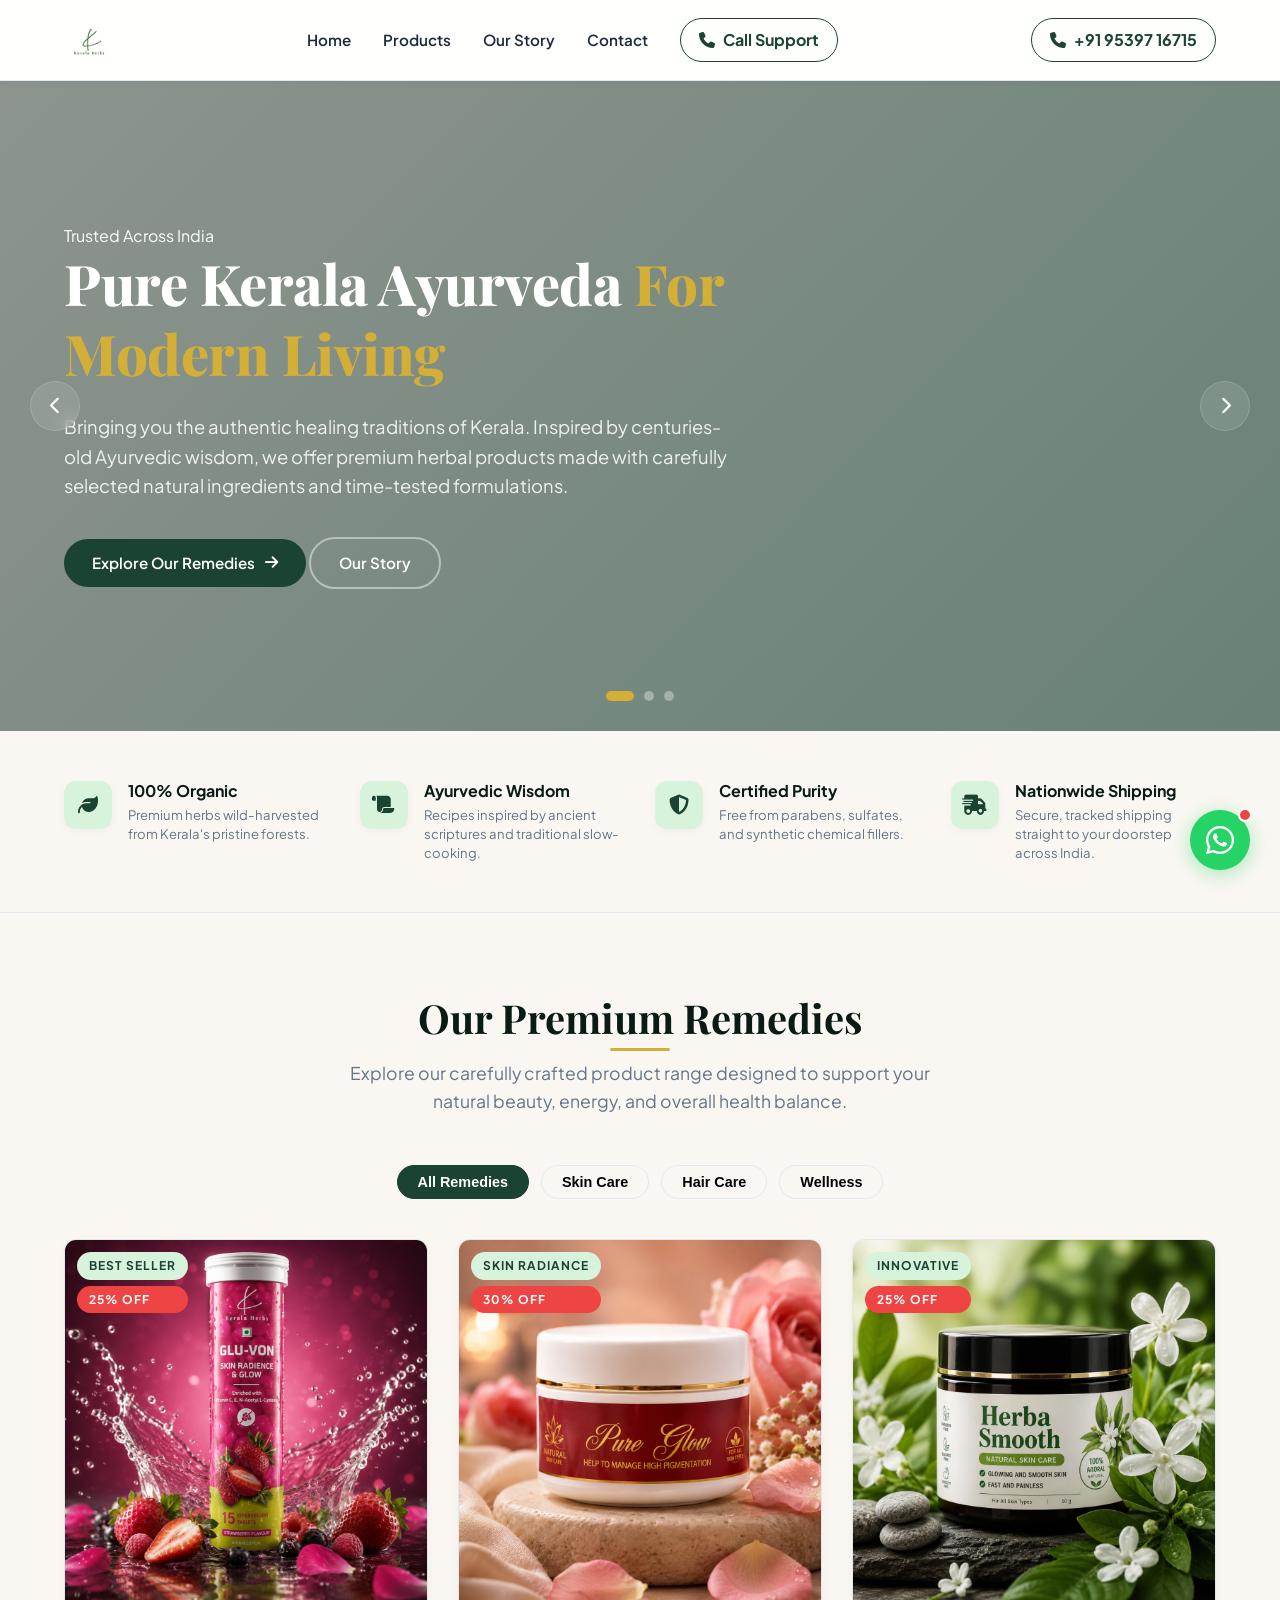
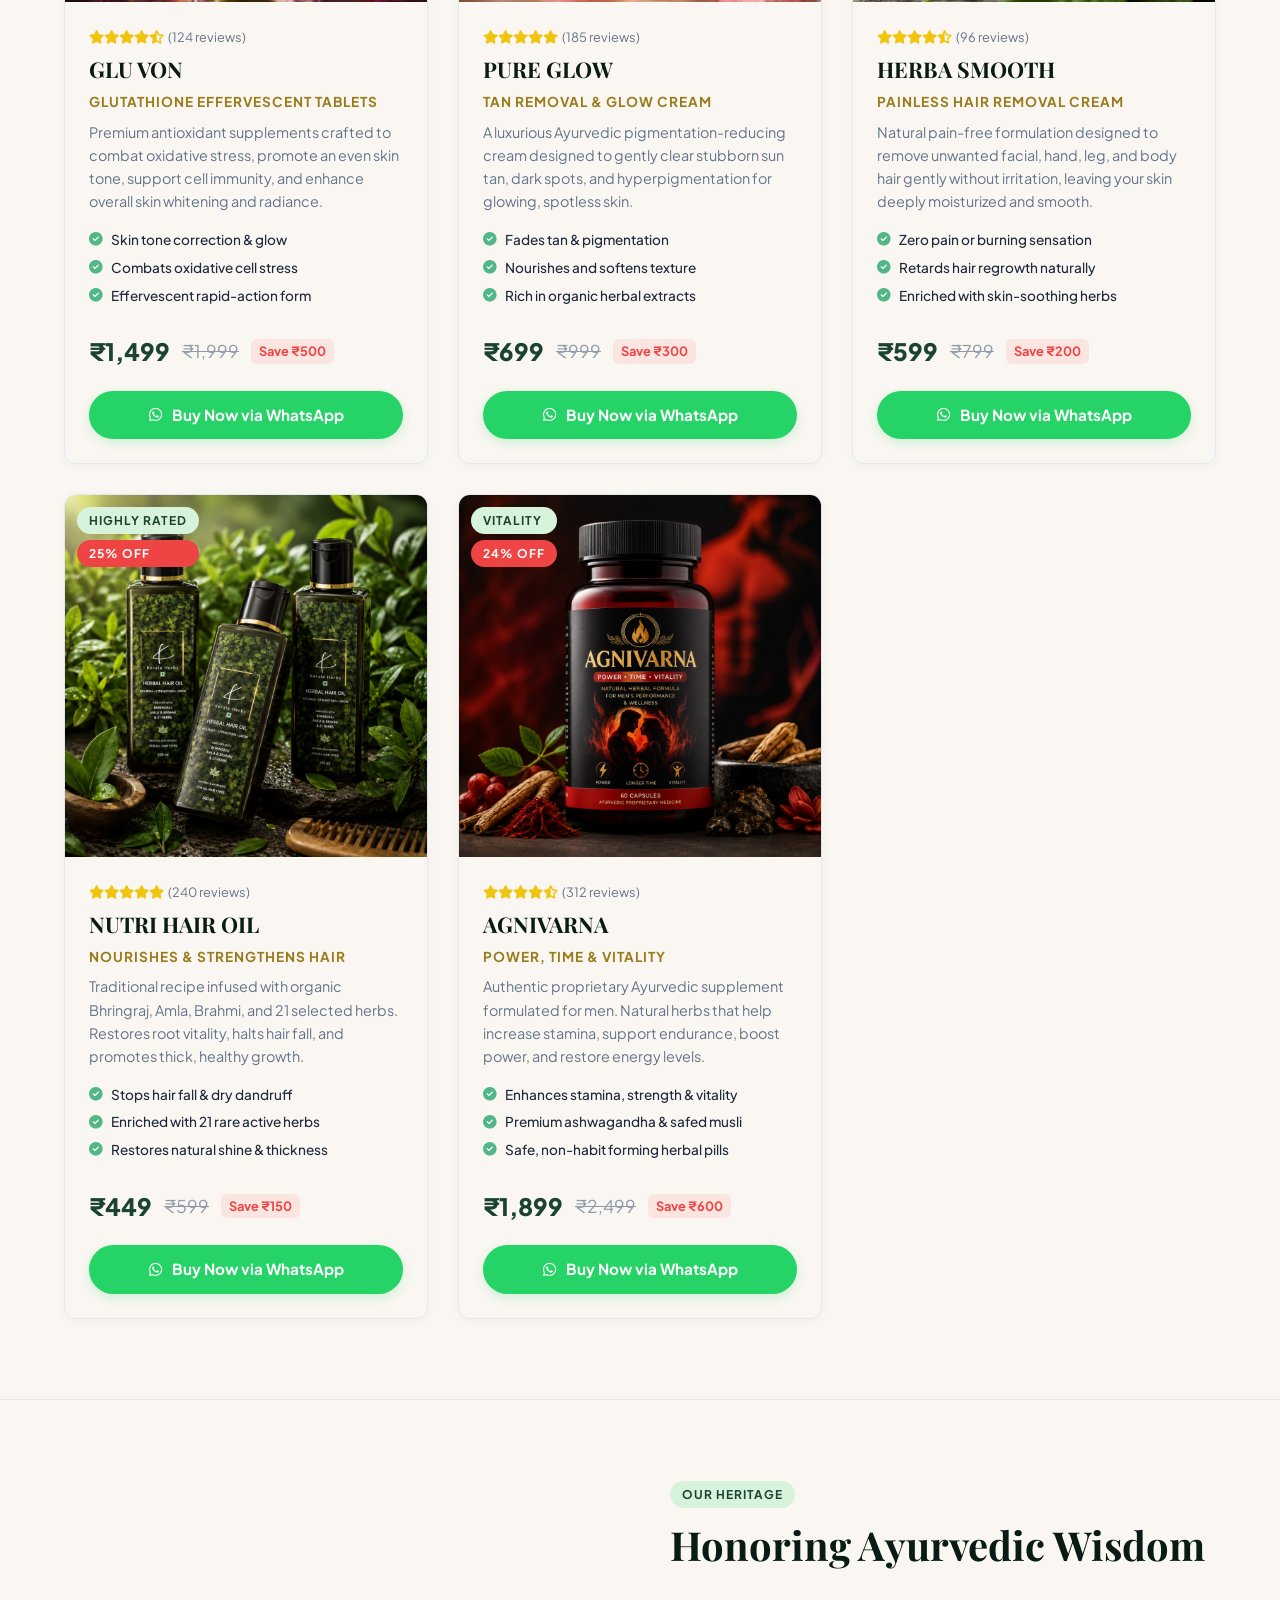
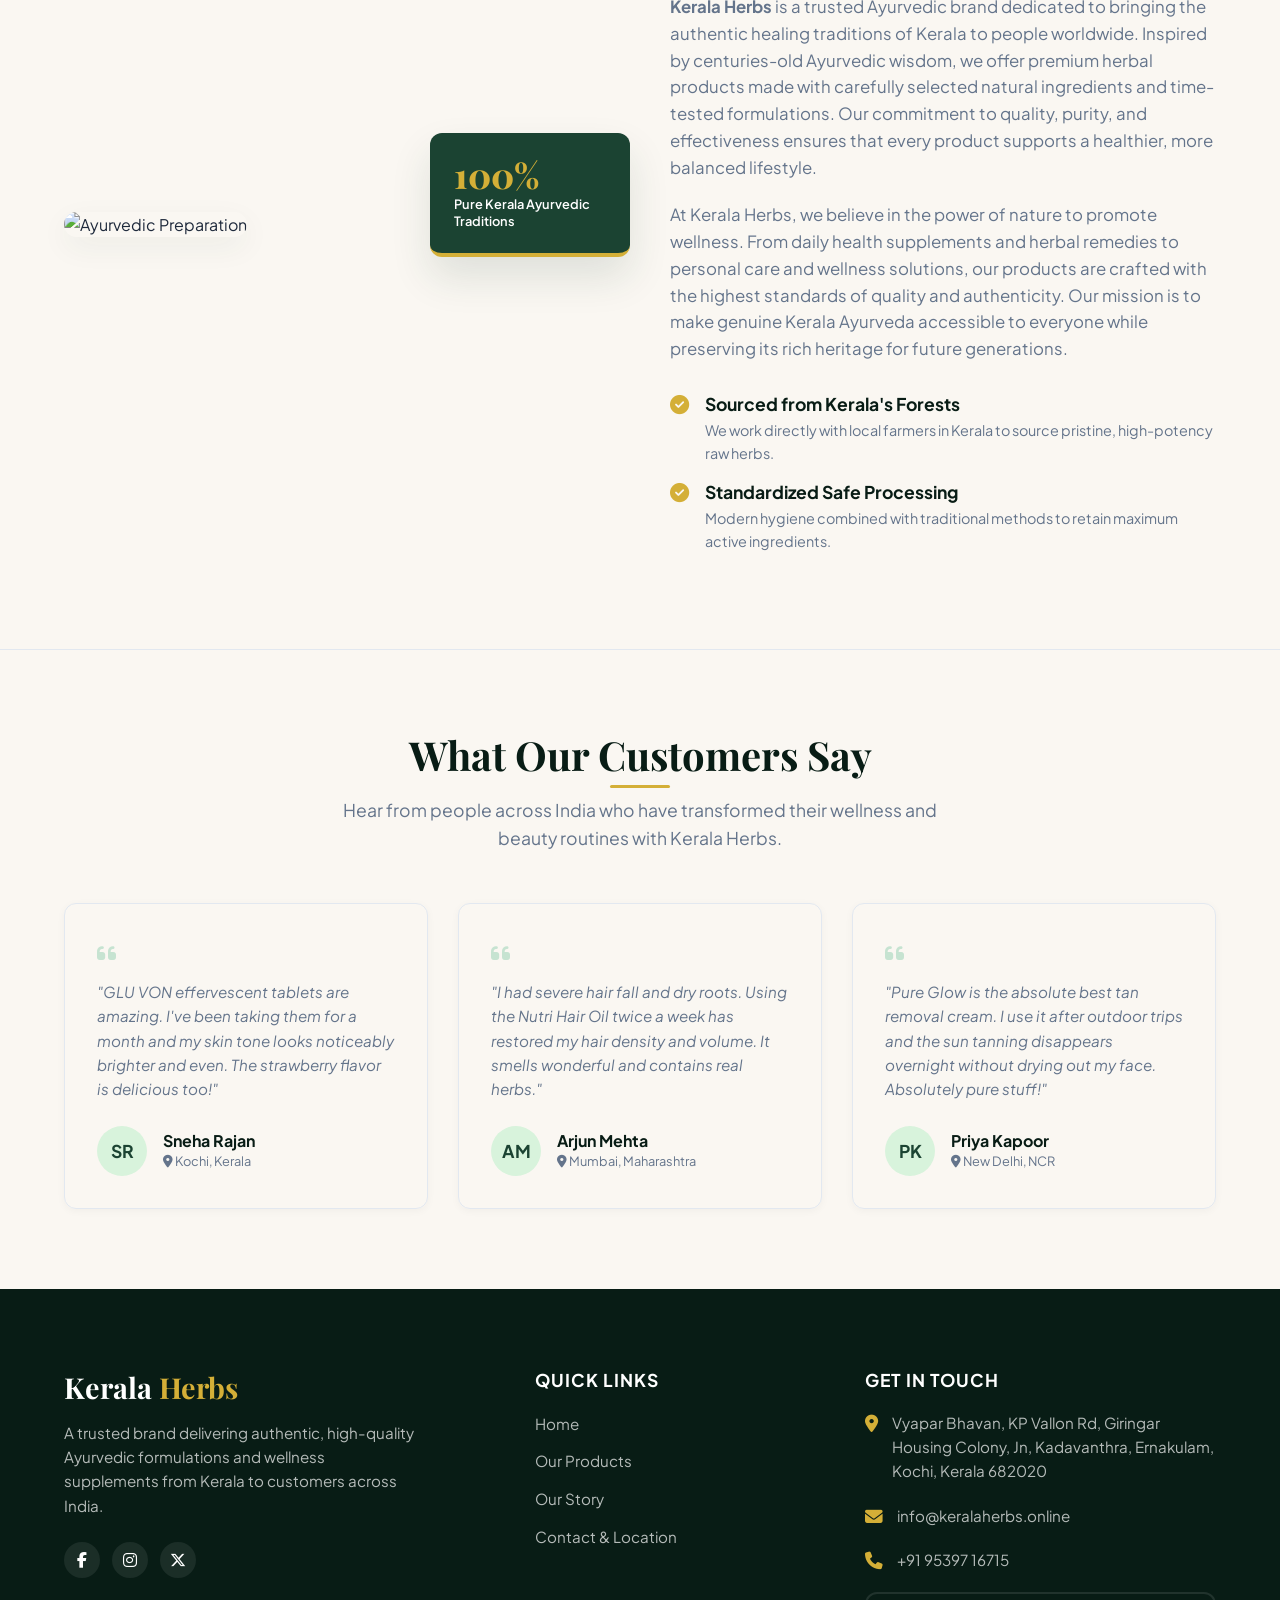
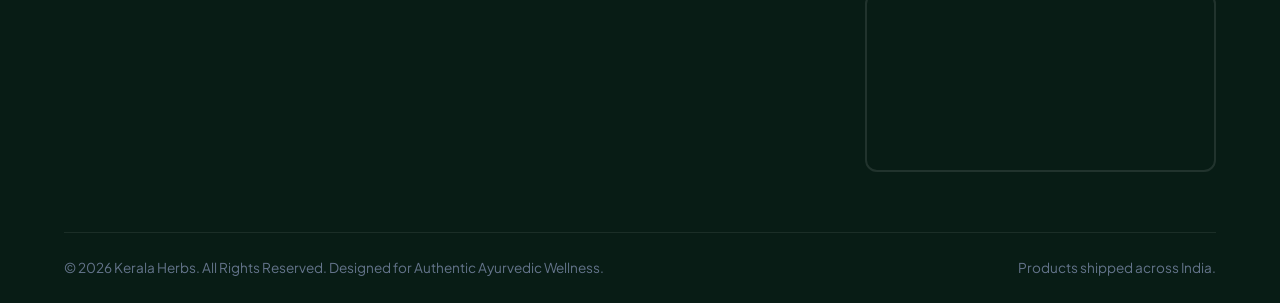
==== index.html @ 3967ae39 "Redesign: Updated green logo, adjusted slider background visibility, and shortened Pillars of Purity" ====
<!DOCTYPE html>
<html lang="en">
<head>
  <meta charset="UTF-8">
  <meta name="viewport" content="width=device-width, initial-scale=1.0">
  <title>Kerala Herbs | Premium Authentic Ayurvedic Remedies & Wellness</title>
  
  <!-- Favicon -->
  <link rel="shortcut icon" href="assets/logo.png" type="image/png">
  
  <!-- SEO Meta Tags -->
  <meta name="description" content="Kerala Herbs is a trusted Ayurvedic brand dedicated to bringing the authentic healing traditions of Kerala, India to the world. Shop Glu Von, Pure Glow, Herba Smooth, Nutri Hair Oil, and Agnivarna.">
  <meta name="keywords" content="Kerala Herbs, Ayurveda, Ayurvedic Medicine, Glu Von, Pure Glow, Herba Smooth, Nutri Hair Oil, Agnivarna, Kochi wellness, Natural skin care, Hair growth oil">
  <meta name="author" content="Kerala Herbs">
  
  <!-- Open Graph Meta Tags (for social media sharing) -->
  <meta property="og:title" content="Kerala Herbs | Authentic Ayurvedic Remedies">
  <meta property="og:description" content="Discover premium, natural Ayurvedic remedies and skin/hair care solutions inspired by centuries-old Kerala wellness wisdom. Shipped all over India.">
  <meta property="og:image" content="assets/pure_glow.jpg">
  <meta property="og:url" content="https://thekeralaherbs.com">
  <meta property="og:type" content="website">
  
  <!-- Fonts & Icons -->
  <link rel="stylesheet" href="https://cdnjs.cloudflare.com/ajax/libs/font-awesome/6.4.0/css/all.min.css">
  
  <!-- Stylesheet -->
  <link rel="stylesheet" href="style.css">
</head>
<body>

  <!-- Header / Navigation Bar -->
  <header class="header" id="home">
    <div class="container nav-container">
      <a href="#home" class="logo-link" id="nav-logo-link">
        <img src="assets/logo.png" alt="Kerala Herbs Logo" class="logo-img">
      </a>
      
      <nav>
        <ul class="nav-links" id="nav-links-menu">
          <li><a href="#home" class="nav-link active" id="link-home">Home</a></li>
          <li><a href="#products" class="nav-link" id="link-products">Products</a></li>
          <li><a href="#about" class="nav-link" id="link-about">Our Story</a></li>
          <li><a href="#contact" class="nav-link" id="link-contact">Contact</a></li>
          <li class="mobile-only"><a href="tel:09539716715" class="nav-contact-btn" id="link-phone-mobile"><i class="fa-solid fa-phone"></i> Call Support</a></li>
        </ul>
      </nav>
      
      <a href="tel:09539716715" class="nav-contact-btn" id="link-phone-desktop">
        <i class="fa-solid fa-phone"></i> +91 95397 16715
      </a>
      
      <button class="mobile-toggle" id="menu-toggle" aria-label="Toggle Navigation Menu">
        <span></span>
        <span></span>
        <span></span>
      </button>
    </div>
  </header>

  <!-- Hero Banner Slider Section -->
  <section class="hero-slider-section" id="hero-slider">
    <div class="slider-container">
      
      <!-- Slide 1: General Brand Slogan -->
      <div class="slide active" style="background: linear-gradient(135deg, rgba(8, 28, 21, 0.45), rgba(27, 67, 50, 0.65)), url('https://images.unsplash.com/photo-1540555700478-4be289fbecef?q=80&w=1470&auto=format&fit=crop') no-repeat center center/cover;">
        <div class="container">
          <div class="slide-content">
            <div class="hero-badge-container">
              <div class="hero-badge-dot"></div>
              <span class="hero-badge-text">Trusted Across India</span>
            </div>
            <h1>Pure Kerala Ayurveda <span>For Modern Living</span></h1>
            <p>Bringing you the authentic healing traditions of Kerala. Inspired by centuries-old Ayurvedic wisdom, we offer premium herbal products made with carefully selected natural ingredients and time-tested formulations.</p>
            <div class="hero-ctas">
              <a href="#products" class="btn btn-primary">Explore Our Remedies <i class="fa-solid fa-arrow-right"></i></a>
              <a href="#about" class="btn btn-secondary" style="color: white; border-color: rgba(255,255,255,0.45);">Our Story</a>
            </div>
          </div>
        </div>
      </div>
      
      <!-- Slide 2: Hair Care Highlight -->
      <div class="slide" style="background: linear-gradient(135deg, rgba(8, 28, 21, 0.45), rgba(27, 67, 50, 0.65)), url('https://images.unsplash.com/photo-1562322140-8baeececf3df?q=80&w=1470&auto=format&fit=crop') no-repeat center center/cover;">
        <div class="container">
          <div class="slide-content">
            <div class="hero-badge-container">
              <div class="hero-badge-dot"></div>
              <span class="hero-badge-text">100% Herbal Hair Nourishment</span>
            </div>
            <h1>Nourish Your Hair <span>From Root To Tip</span></h1>
            <p>Infused with organic Bhringraj, Amla, Brahmi, and 21 rare active herbs. Our Nutri Hair Oil stops hair fall, treats dry scalp, and stimulates deep, healthy growth naturally.</p>
            <div class="hero-ctas">
              <button class="btn btn-primary js-filter-trigger" data-filter="hair">Shop Nutri Hair Oil <i class="fa-solid fa-basket-shopping"></i></button>
              <a href="https://wa.me/917994023463?text=Hi%20Kerala%20Herbs!%20I%27d%20like%20to%20order%20NUTRI%20HAIR%20OIL%20for%20healthy%20and%20strong%20hair.%20Please%20share%20details%20on%20price%20and%20delivery." target="_blank" class="btn btn-secondary" style="color: white; border-color: rgba(255,255,255,0.45);"><i class="fa-brands fa-whatsapp"></i> Buy Direct</a>
            </div>
          </div>
        </div>
      </div>
      
      <!-- Slide 3: Skin Care Highlight -->
      <div class="slide" style="background: linear-gradient(135deg, rgba(8, 28, 21, 0.45), rgba(27, 67, 50, 0.65)), url('https://images.unsplash.com/photo-1556228720-195a672e8a03?q=80&w=1470&auto=format&fit=crop') no-repeat center center/cover;">
        <div class="container">
          <div class="slide-content">
            <div class="hero-badge-container">
              <div class="hero-badge-dot"></div>
              <span class="hero-badge-text">Radiant &amp; Spotless Skin</span>
            </div>
            <h1>Unlock Your Skin's <span>Natural Glow</span></h1>
            <p>Explore our premium skin remedies: GLU VON glutathione effervescent tablets for brightness, PURE GLOW for tan removal, and HERBA SMOOTH for painless, natural hair removal.</p>
            <div class="hero-ctas">
              <button class="btn btn-primary js-filter-trigger" data-filter="skin">Explore Skin Care <i class="fa-solid fa-arrow-right"></i></button>
              <a href="https://wa.me/919037583804?text=Hi%20Kerala%20Herbs!%20I%27d%20like%20to%20order%20PURE%20GLOW%20for%20skin%20tan%20removal%20and%20glow.%20Please%20share%20details%20on%20price%20and%20delivery." target="_blank" class="btn btn-secondary" style="color: white; border-color: rgba(255,255,255,0.45);"><i class="fa-brands fa-whatsapp"></i> Buy Pure Glow</a>
            </div>
          </div>
        </div>
      </div>
      
    </div>
    
    <!-- Slider Navigation Controls -->
    <button class="slider-arrow arrow-left" aria-label="Previous Slide" id="slider-prev-btn"><i class="fa-solid fa-chevron-left"></i></button>
    <button class="slider-arrow arrow-right" aria-label="Next Slide" id="slider-next-btn"><i class="fa-solid fa-chevron-right"></i></button>
    
    <!-- Slider Pagination Dots -->
    <div class="slider-dots-container" id="slider-dots"></div>
  </section>

  <!-- Pillars of Purity Section (Brief & Compact) -->
  <section class="wisdom-section" id="wisdom" style="padding: 40px 0; border-bottom: 1px solid var(--border-color); background-color: var(--bg-white);">
    <div class="container">
      <div class="wisdom-brief-grid">
        
        <div class="wisdom-brief-item">
          <div class="wisdom-brief-icon"><i class="fa-solid fa-leaf"></i></div>
          <div class="wisdom-brief-content">
            <h3>100% Organic</h3>
            <p>Premium herbs wild-harvested from Kerala's pristine forests.</p>
          </div>
        </div>
        
        <div class="wisdom-brief-item">
          <div class="wisdom-brief-icon"><i class="fa-solid fa-scroll"></i></div>
          <div class="wisdom-brief-content">
            <h3>Ayurvedic Wisdom</h3>
            <p>Recipes inspired by ancient scriptures and traditional slow-cooking.</p>
          </div>
        </div>
        
        <div class="wisdom-brief-item">
          <div class="wisdom-brief-icon"><i class="fa-solid fa-shield-halved"></i></div>
          <div class="wisdom-brief-content">
            <h3>Certified Purity</h3>
            <p>Free from parabens, sulfates, and synthetic chemical fillers.</p>
          </div>
        </div>
        
        <div class="wisdom-brief-item">
          <div class="wisdom-brief-icon"><i class="fa-solid fa-truck-fast"></i></div>
          <div class="wisdom-brief-content">
            <h3>Nationwide Shipping</h3>
            <p>Secure, tracked shipping straight to your doorstep across India.</p>
          </div>
        </div>
        
      </div>
    </div>
  </section>

  <!-- Products Section -->
  <section class="section-padding products-section" id="products">
    <div class="container">
      <div class="section-header">
        <h2>Our Premium Remedies</h2>
        <p>Explore our carefully crafted product range designed to support your natural beauty, energy, and overall health balance.</p>
      </div>

      <!-- Categories Filter Tabs -->
      <div class="products-filter-container">
        <button class="filter-btn active" data-category="all" id="filter-all">All Remedies</button>
        <button class="filter-btn" data-category="skin" id="filter-skin">Skin Care</button>
        <button class="filter-btn" data-category="hair" id="filter-hair">Hair Care</button>
        <button class="filter-btn" data-category="wellness" id="filter-wellness">Wellness</button>
      </div>

      <!-- Products Grid -->
      <div class="products-grid">
        
        <!-- Product 1: GLU VON -->
        <div class="product-card" data-category="wellness">
          <div class="product-image-container">
            <div class="product-badges">
              <span class="badge badge-tag">Best Seller</span>
              <span class="badge badge-discount">25% OFF</span>
            </div>
            <img src="assets/gluvon.jpg" alt="GLU VON Tablets" class="product-image" loading="lazy">
          </div>
          <div class="product-info-wrapper">
            <div class="product-rating">
              <span class="rating-stars"><i class="fa-solid fa-star"></i><i class="fa-solid fa-star"></i><i class="fa-solid fa-star"></i><i class="fa-solid fa-star"></i><i class="fa-solid fa-star-half-stroke"></i></span>
              <span class="rating-count">(124 reviews)</span>
            </div>
            <h3 class="product-title">GLU VON</h3>
            <p style="font-size: 0.85rem; font-weight: 700; color: var(--secondary-dark); text-transform: uppercase; letter-spacing: 1px; margin-bottom: 8px;">Glutathione Effervescent Tablets</p>
            <p class="product-description">Premium antioxidant supplements crafted to combat oxidative stress, promote an even skin tone, support cell immunity, and enhance overall skin whitening and radiance.</p>
            <ul class="product-highlights">
              <li class="product-highlight-item"><i class="fa-solid fa-circle-check"></i> Skin tone correction & glow</li>
              <li class="product-highlight-item"><i class="fa-solid fa-circle-check"></i> Combats oxidative cell stress</li>
              <li class="product-highlight-item"><i class="fa-solid fa-circle-check"></i> Effervescent rapid-action form</li>
            </ul>
            <div class="product-price-row">
              <span class="price-current">₹1,499</span>
              <span class="price-original">₹1,999</span>
              <span class="price-save">Save ₹500</span>
            </div>
            <a href="https://wa.me/918138815490?text=Hi%20Kerala%20Herbs!%20I%27d%20like%20to%20order%20GLU%20VON%20(Glutathione%20tablets)%20for%20skin%20radiance%20and%20glow.%20Please%20share%20details%20on%20price%20and%20delivery." target="_blank" class="btn btn-whatsapp" id="btn-buy-gluvon">
              <i class="fa-brands fa-whatsapp"></i> Buy Now via WhatsApp
            </a>
          </div>
        </div>

        <!-- Product 2: PURE GLOW -->
        <div class="product-card" data-category="skin">
          <div class="product-image-container">
            <div class="product-badges">
              <span class="badge badge-tag">Skin Radiance</span>
              <span class="badge badge-discount">30% OFF</span>
            </div>
            <img src="assets/pure_glow.jpg" alt="Pure Glow Skin Cream" class="product-image" loading="lazy">
          </div>
          <div class="product-info-wrapper">
            <div class="product-rating">
              <span class="rating-stars"><i class="fa-solid fa-star"></i><i class="fa-solid fa-star"></i><i class="fa-solid fa-star"></i><i class="fa-solid fa-star"></i><i class="fa-solid fa-star"></i></span>
              <span class="rating-count">(185 reviews)</span>
            </div>
            <h3 class="product-title">PURE GLOW</h3>
            <p style="font-size: 0.85rem; font-weight: 700; color: var(--secondary-dark); text-transform: uppercase; letter-spacing: 1px; margin-bottom: 8px;">Tan Removal & Glow Cream</p>
            <p class="product-description">A luxurious Ayurvedic pigmentation-reducing cream designed to gently clear stubborn sun tan, dark spots, and hyperpigmentation for glowing, spotless skin.</p>
            <ul class="product-highlights">
              <li class="product-highlight-item"><i class="fa-solid fa-circle-check"></i> Fades tan & pigmentation</li>
              <li class="product-highlight-item"><i class="fa-solid fa-circle-check"></i> Nourishes and softens texture</li>
              <li class="product-highlight-item"><i class="fa-solid fa-circle-check"></i> Rich in organic herbal extracts</li>
            </ul>
            <div class="product-price-row">
              <span class="price-current">₹699</span>
              <span class="price-original">₹999</span>
              <span class="price-save">Save ₹300</span>
            </div>
            <a href="https://wa.me/919037583804?text=Hi%20Kerala%20Herbs!%20I%27d%20like%20to%20order%20PURE%20GLOW%20for%20skin%20tan%20removal%20and%20glow.%20Please%20share%20details%20on%20price%20and%20delivery." target="_blank" class="btn btn-whatsapp" id="btn-buy-pureglow">
              <i class="fa-brands fa-whatsapp"></i> Buy Now via WhatsApp
            </a>
          </div>
        </div>

        <!-- Product 3: HERBA SMOOTH -->
        <div class="product-card" data-category="skin">
          <div class="product-image-container">
            <div class="product-badges">
              <span class="badge badge-tag">Innovative</span>
              <span class="badge badge-discount">25% OFF</span>
            </div>
            <img src="assets/herba_smooth.jpg" alt="Herba Smooth Cream" class="product-image" loading="lazy">
          </div>
          <div class="product-info-wrapper">
            <div class="product-rating">
              <span class="rating-stars"><i class="fa-solid fa-star"></i><i class="fa-solid fa-star"></i><i class="fa-solid fa-star"></i><i class="fa-solid fa-star"></i><i class="fa-solid fa-star-half-stroke"></i></span>
              <span class="rating-count">(96 reviews)</span>
            </div>
            <h3 class="product-title">HERBA SMOOTH</h3>
            <p style="font-size: 0.85rem; font-weight: 700; color: var(--secondary-dark); text-transform: uppercase; letter-spacing: 1px; margin-bottom: 8px;">Painless Hair Removal Cream</p>
            <p class="product-description">Natural pain-free formulation designed to remove unwanted facial, hand, leg, and body hair gently without irritation, leaving your skin deeply moisturized and smooth.</p>
            <ul class="product-highlights">
              <li class="product-highlight-item"><i class="fa-solid fa-circle-check"></i> Zero pain or burning sensation</li>
              <li class="product-highlight-item"><i class="fa-solid fa-circle-check"></i> Retards hair regrowth naturally</li>
              <li class="product-highlight-item"><i class="fa-solid fa-circle-check"></i> Enriched with skin-soothing herbs</li>
            </ul>
            <div class="product-price-row">
              <span class="price-current">₹599</span>
              <span class="price-original">₹799</span>
              <span class="price-save">Save ₹200</span>
            </div>
            <a href="https://wa.me/918137993739?text=Hi%20Kerala%20Herbs!%20I%27d%20like%20to%20order%20HERBA%20SMOOTH%20hair%20removal%20cream.%20Please%20share%20details%20on%20price%20and%20delivery." target="_blank" class="btn btn-whatsapp" id="btn-buy-herbasmooth">
              <i class="fa-brands fa-whatsapp"></i> Buy Now via WhatsApp
            </a>
          </div>
        </div>

        <!-- Product 4: NUTRI HAIR OIL -->
        <div class="product-card" data-category="hair">
          <div class="product-image-container">
            <div class="product-badges">
              <span class="badge badge-tag">Highly Rated</span>
              <span class="badge badge-discount">25% OFF</span>
            </div>
            <img src="assets/nutri_hair_oil.jpg" alt="Nutri Hair Oil" class="product-image" loading="lazy">
          </div>
          <div class="product-info-wrapper">
            <div class="product-rating">
              <span class="rating-stars"><i class="fa-solid fa-star"></i><i class="fa-solid fa-star"></i><i class="fa-solid fa-star"></i><i class="fa-solid fa-star"></i><i class="fa-solid fa-star"></i></span>
              <span class="rating-count">(240 reviews)</span>
            </div>
            <h3 class="product-title">NUTRI HAIR OIL</h3>
            <p style="font-size: 0.85rem; font-weight: 700; color: var(--secondary-dark); text-transform: uppercase; letter-spacing: 1px; margin-bottom: 8px;">Nourishes &amp; Strengthens Hair</p>
            <p class="product-description">Traditional recipe infused with organic Bhringraj, Amla, Brahmi, and 21 selected herbs. Restores root vitality, halts hair fall, and promotes thick, healthy growth.</p>
            <ul class="product-highlights">
              <li class="product-highlight-item"><i class="fa-solid fa-circle-check"></i> Stops hair fall & dry dandruff</li>
              <li class="product-highlight-item"><i class="fa-solid fa-circle-check"></i> Enriched with 21 rare active herbs</li>
              <li class="product-highlight-item"><i class="fa-solid fa-circle-check"></i> Restores natural shine & thickness</li>
            </ul>
            <div class="product-price-row">
              <span class="price-current">₹449</span>
              <span class="price-original">₹599</span>
              <span class="price-save">Save ₹150</span>
            </div>
            <a href="https://wa.me/917994023463?text=Hi%20Kerala%20Herbs!%20I%27d%20like%20to%20order%20NUTRI%20HAIR%20OIL%20for%20healthy%20and%20strong%20hair.%20Please%20share%20details%20on%20price%20and%20delivery." target="_blank" class="btn btn-whatsapp" id="btn-buy-nutrihair">
              <i class="fa-brands fa-whatsapp"></i> Buy Now via WhatsApp
            </a>
          </div>
        </div>

        <!-- Product 5: AGNIVARNA -->
        <div class="product-card" data-category="wellness">
          <div class="product-image-container">
            <div class="product-badges">
              <span class="badge badge-tag">Vitality</span>
              <span class="badge badge-discount">24% OFF</span>
            </div>
            <img src="assets/agnivarna.jpg" alt="Agnivarna Capsules" class="product-image" loading="lazy">
          </div>
          <div class="product-info-wrapper">
            <div class="product-rating">
              <span class="rating-stars"><i class="fa-solid fa-star"></i><i class="fa-solid fa-star"></i><i class="fa-solid fa-star"></i><i class="fa-solid fa-star"></i><i class="fa-solid fa-star-half-stroke"></i></span>
              <span class="rating-count">(312 reviews)</span>
            </div>
            <h3 class="product-title">AGNIVARNA</h3>
            <p style="font-size: 0.85rem; font-weight: 700; color: var(--secondary-dark); text-transform: uppercase; letter-spacing: 1px; margin-bottom: 8px;">Power, Time &amp; Vitality</p>
            <p class="product-description">Authentic proprietary Ayurvedic supplement formulated for men. Natural herbs that help increase stamina, support endurance, boost power, and restore energy levels.</p>
            <ul class="product-highlights">
              <li class="product-highlight-item"><i class="fa-solid fa-circle-check"></i> Enhances stamina, strength & vitality</li>
              <li class="product-highlight-item"><i class="fa-solid fa-circle-check"></i> Premium ashwagandha & safed musli</li>
              <li class="product-highlight-item"><i class="fa-solid fa-circle-check"></i> Safe, non-habit forming herbal pills</li>
            </ul>
            <div class="product-price-row">
              <span class="price-current">₹1,899</span>
              <span class="price-original">₹2,499</span>
              <span class="price-save">Save ₹600</span>
            </div>
            <a href="https://wa.me/919495716715?text=Hi%20Kerala%20Herbs!%20I%27d%20like%20to%20order%20AGNIVARNA%20capsules%20for%20power%20and%20vitality.%20Please%20share%20details%20on%20price%20and%20delivery." target="_blank" class="btn btn-whatsapp" id="btn-buy-agnivarna">
              <i class="fa-brands fa-whatsapp"></i> Buy Now via WhatsApp
            </a>
          </div>
        </div>

      </div>
    </div>
  </section>

  <!-- About Us Section -->
  <section class="section-padding story-section" id="about">
    <div class="container story-grid">
      <div class="story-image-box">
        <img src="https://images.unsplash.com/photo-1608571423902-eed4a5ad8108?q=80&w=687&auto=format&fit=crop" alt="Ayurvedic Preparation" class="story-img">
        <div class="story-badge-overlay">
          <div class="story-badge-num">100%</div>
          <div class="story-badge-txt">Pure Kerala Ayurvedic Traditions</div>
        </div>
      </div>
      
      <div class="story-content">
        <span class="badge badge-tag" style="margin-bottom: 12px;">Our Heritage</span>
        <h2>Honoring Ayurvedic Wisdom</h2>
        <p><strong>Kerala Herbs</strong> is a trusted Ayurvedic brand dedicated to bringing the authentic healing traditions of Kerala to people worldwide. Inspired by centuries-old Ayurvedic wisdom, we offer premium herbal products made with carefully selected natural ingredients and time-tested formulations. Our commitment to quality, purity, and effectiveness ensures that every product supports a healthier, more balanced lifestyle.</p>
        <p>At Kerala Herbs, we believe in the power of nature to promote wellness. From daily health supplements and herbal remedies to personal care and wellness solutions, our products are crafted with the highest standards of quality and authenticity. Our mission is to make genuine Kerala Ayurveda accessible to everyone while preserving its rich heritage for future generations.</p>
        
        <div class="story-bullets">
          <div class="story-bullet-item">
            <i class="fa-solid fa-circle-check story-bullet-icon"></i>
            <div class="story-bullet-text">
              <h4>Sourced from Kerala's Forests</h4>
              <p>We work directly with local farmers in Kerala to source pristine, high-potency raw herbs.</p>
            </div>
          </div>
          
          <div class="story-bullet-item">
            <i class="fa-solid fa-circle-check story-bullet-icon"></i>
            <div class="story-bullet-text">
              <h4>Standardized Safe Processing</h4>
              <p>Modern hygiene combined with traditional methods to retain maximum active ingredients.</p>
            </div>
          </div>
        </div>
      </div>
    </div>
  </section>

  <!-- Testimonials Section -->
  <section class="section-padding testimonials-section">
    <div class="container">
      <div class="section-header">
        <h2>What Our Customers Say</h2>
        <p>Hear from people across India who have transformed their wellness and beauty routines with Kerala Herbs.</p>
      </div>

      <div class="testimonials-grid">
        <!-- Review 1 -->
        <div class="testimonial-card">
          <div class="testimonial-quote"><i class="fa-solid fa-quote-left"></i></div>
          <p class="testimonial-text">"GLU VON effervescent tablets are amazing. I've been taking them for a month and my skin tone looks noticeably brighter and even. The strawberry flavor is delicious too!"</p>
          <div class="testimonial-author">
            <div class="author-avatar">SR</div>
            <div class="author-info">
              <h4>Sneha Rajan</h4>
              <p><i class="fa-solid fa-location-dot"></i> Kochi, Kerala</p>
            </div>
          </div>
        </div>
        
        <!-- Review 2 -->
        <div class="testimonial-card">
          <div class="testimonial-quote"><i class="fa-solid fa-quote-left"></i></div>
          <p class="testimonial-text">"I had severe hair fall and dry roots. Using the Nutri Hair Oil twice a week has restored my hair density and volume. It smells wonderful and contains real herbs."</p>
          <div class="testimonial-author">
            <div class="author-avatar">AM</div>
            <div class="author-info">
              <h4>Arjun Mehta</h4>
              <p><i class="fa-solid fa-location-dot"></i> Mumbai, Maharashtra</p>
            </div>
          </div>
        </div>

        <!-- Review 3 -->
        <div class="testimonial-card">
          <div class="testimonial-quote"><i class="fa-solid fa-quote-left"></i></div>
          <p class="testimonial-text">"Pure Glow is the absolute best tan removal cream. I use it after outdoor trips and the sun tanning disappears overnight without drying out my face. Absolutely pure stuff!"</p>
          <div class="testimonial-author">
            <div class="author-avatar">PK</div>
            <div class="author-info">
              <h4>Priya Kapoor</h4>
              <p><i class="fa-solid fa-location-dot"></i> New Delhi, NCR</p>
            </div>
          </div>
        </div>
      </div>
    </div>
  </section>

  <!-- Contact & Footer Section -->
  <footer class="footer" id="contact">
    <div class="container">
      <div class="footer-grid">
        <!-- Col 1: Brand Info -->
        <div class="footer-info-brand">
          <h3>Kerala <span>Herbs</span></h3>
          <p>A trusted brand delivering authentic, high-quality Ayurvedic formulations and wellness supplements from Kerala to customers across India.</p>
          <div class="footer-socials">
            <a href="#" class="social-link" aria-label="Facebook"><i class="fa-brands fa-facebook-f"></i></a>
            <a href="#" class="social-link" aria-label="Instagram"><i class="fa-brands fa-instagram"></i></a>
            <a href="#" class="social-link" aria-label="Twitter"><i class="fa-brands fa-x-twitter"></i></a>
          </div>
        </div>

        <!-- Col 2: Useful Links -->
        <div>
          <h4 class="footer-links-title">Quick Links</h4>
          <ul class="footer-links-list">
            <li><a href="#home">Home</a></li>
            <li><a href="#products">Our Products</a></li>
            <li><a href="#about">Our Story</a></li>
            <li><a href="#contact">Contact &amp; Location</a></li>
          </ul>
        </div>

        <!-- Col 3: Contact details & Map -->
        <div>
          <h4 class="footer-links-title">Get In Touch</h4>
          <div class="footer-contact-item">
            <i class="fa-solid fa-location-dot"></i>
            <p>Vyapar Bhavan, KP Vallon Rd, Giringar Housing Colony, Jn, Kadavanthra, Ernakulam, Kochi, Kerala 682020</p>
          </div>
          <div class="footer-contact-item">
            <i class="fa-solid fa-envelope"></i>
            <p>info@keralaherbs.online</p>
          </div>
          <div class="footer-contact-item">
            <i class="fa-solid fa-phone"></i>
            <p>+91 95397 16715</p>
          </div>
          
          <!-- Embedded Google Map -->
          <div class="footer-map-container">
            <iframe 
              src="https://www.google.com/maps/embed?pb=!1m18!1m12!1m3!1d3929.3524673628795!2d76.29749507503099!3d9.962835890140778!2m3!1f0!2f0!3f0!3m2!1i1024!2i768!4f13.1!3m3!1m2!1s0x3b080d3cecd44927%3A0xe546b5a32ec485fe!2sKP%20Vallon%20Rd%2C%20Kadavanthra%2C%20Kochi%2C%20Ernakulam%2C%20Kerala%20682020!5e0!3m2!1sen!2sin!4v1710928238423!5m2!1sen!2sin" 
              width="100%" 
              height="100%" 
              style="border:0;" 
              allowfullscreen="" 
              loading="lazy" 
              referrerpolicy="no-referrer-when-downgrade">
            </iframe>
          </div>
        </div>
      </div>

      <!-- Copyright Bottom Bar -->
      <div class="footer-bottom">
        <p>&copy; 2026 Kerala Herbs. All Rights Reserved. Designed for Authentic Ayurvedic Wellness.</p>
        <p>Products shipped across India.</p>
      </div>
    </div>
  </footer>

  <!-- Floating WhatsApp Chat Widget -->
  <div class="wa-widget" id="whatsapp-widget">
    <!-- Floating Button -->
    <div class="wa-btn" id="wa-btn-toggle" aria-label="Open Chat Support">
      <i class="fa-brands fa-whatsapp"></i>
      <div class="wa-btn-badge" id="wa-badge"></div>
    </div>

    <!-- Chat Popup Panel -->
    <div class="wa-popup" id="wa-popup-panel">
      <div class="wa-popup-header">
        <div class="wa-popup-profile">
          <div class="wa-profile-avatar">
            KH
            <div class="wa-profile-avatar-active"></div>
          </div>
          <div class="wa-profile-info">
            <h4>Kerala Herbs Support</h4>
            <p>Typically replies in minutes</p>
          </div>
        </div>
        <button class="wa-popup-close" id="wa-popup-close-btn" aria-label="Close Chat Window">
          <i class="fa-solid fa-xmark"></i>
        </button>
      </div>

      <div class="wa-popup-body">
        <div class="wa-chat-bubble">
          Namaste! 🙏 Welcome to Kerala Herbs. How can we help you today with your wellness journey?
          <span class="wa-chat-time" id="chat-time-stamp">14:32</span>
        </div>
      </div>

      <div class="wa-popup-footer">
        <a href="https://wa.me/919539716715?text=Hi%20Kerala%20Herbs!%20I%20have%20some%20questions%20about%20your%20Ayurvedic%20products.%20Can%20you%20please%20help%20me%3F" target="_blank" class="btn btn-whatsapp" style="width: 100%; border-radius: var(--radius-md); padding: 10px;" id="wa-popup-start-chat-btn">
          <i class="fa-brands fa-whatsapp"></i> Start Chat
        </a>
      </div>
    </div>
  </div>

  <!-- Javascript File -->
  <script src="script.js"></script>
</body>
</html>
---- style.css ----
/* 
   Kerala Herbs - Style Sheet
   Premium Ayurvedic Wellness E-Commerce Visual Design
*/

@import url('https://fonts.googleapis.com/css2?family=Playfair+Display:ital,wght@0,400..900;1,400..900&family=Plus+Jakarta+Sans:ital,wght@0,200..800;1,200..800&display=swap');

:root {
  --primary: #1b4332;       /* Deep Forest Green */
  --primary-light: #2d6a4f; /* Light Forest Green */
  --primary-dark: #081c15;  /* Dark Forest Green */
  --secondary: #d4af37;     /* Elegant Gold */
  --secondary-light: #f1c40f; /* Vibrant Gold Accent */
  --secondary-dark: #9a7b1c;  /* Antique Gold Accent */
  --accent: #52b788;        /* Fresh Sage Green */
  --accent-light: #d8f3dc;  /* Very Soft Sage Green */
  --bg-cream: #faf7f2;      /* Warm Herbal Cream Background */
  --bg-card: #ffffff;
  --text-dark: #1e293b;
  --text-muted: #64748b;
  --text-light: #ffffff;
  --border-color: #e2e8f0;
  
  --shadow-sm: 0 2px 8px rgba(0, 0, 0, 0.04);
  --shadow-md: 0 10px 30px rgba(27, 67, 50, 0.06);
  --shadow-lg: 0 20px 40px rgba(27, 67, 50, 0.12);
  
  --radius-sm: 6px;
  --radius-md: 12px;
  --radius-lg: 20px;
  --radius-full: 9999px;
  
  --font-serif: 'Playfair Display', Georgia, serif;
  --font-sans: 'Plus Jakarta Sans', system-ui, -apple-system, sans-serif;
  --transition: all 0.3s cubic-bezier(0.4, 0, 0.2, 1);
  --max-width: 1200px;
}

/* Base Reset */
*, *::before, *::after {
  box-sizing: border-box;
  margin: 0;
  padding: 0;
}

html {
  scroll-behavior: smooth;
  font-size: 16px;
}

body {
  font-family: var(--font-sans);
  background-color: var(--bg-cream);
  color: var(--text-dark);
  line-height: 1.6;
  overflow-x: hidden;
  -webkit-font-smoothing: antialiased;
}

/* Typography Utility */
h1, h2, h3, h4 {
  font-family: var(--font-serif);
  font-weight: 700;
  line-height: 1.25;
  color: var(--primary-dark);
}

p {
  color: var(--text-muted);
}

a {
  text-decoration: none;
  color: inherit;
  transition: var(--transition);
}

/* Button & Badge Styles */
.btn {
  display: inline-flex;
  align-items: center;
  justify-content: center;
  gap: 10px;
  padding: 12px 28px;
  font-family: var(--font-sans);
  font-size: 0.95rem;
  font-weight: 600;
  border-radius: var(--radius-full);
  border: none;
  cursor: pointer;
  transition: var(--transition);
}

.btn-primary {
  background-color: var(--primary);
  color: var(--text-light);
}

.btn-primary:hover {
  background-color: var(--primary-light);
  transform: translateY(-2px);
  box-shadow: 0 8px 20px rgba(27, 67, 50, 0.2);
}

.btn-secondary {
  background-color: transparent;
  color: var(--primary);
  border: 2px solid var(--primary);
}

.btn-secondary:hover {
  background-color: var(--primary);
  color: var(--text-light);
  transform: translateY(-2px);
}

.btn-whatsapp {
  background-color: #25d366;
  color: var(--text-light);
  font-weight: 700;
  box-shadow: 0 4px 12px rgba(37, 211, 102, 0.2);
}

.btn-whatsapp:hover {
  background-color: #128c7e;
  transform: translateY(-3px);
  box-shadow: 0 8px 24px rgba(37, 211, 102, 0.35);
}

.badge {
  display: inline-block;
  padding: 4px 12px;
  font-size: 0.75rem;
  font-weight: 700;
  text-transform: uppercase;
  border-radius: var(--radius-full);
  letter-spacing: 1px;
}

.badge-tag {
  background-color: var(--accent-light);
  color: var(--primary);
}

.badge-discount {
  background-color: #ef4444;
  color: var(--text-light);
}

/* Layout Elements */
.container {
  width: 100%;
  max-width: var(--max-width);
  margin: 0 auto;
  padding: 0 24px;
}

.section-padding {
  padding: 80px 0;
}

@media (max-width: 768px) {
  .section-padding {
    padding: 60px 0;
  }
}

.section-header {
  text-align: center;
  max-width: 600px;
  margin: 0 auto 50px auto;
}

.section-header h2 {
  font-size: 2.5rem;
  margin-bottom: 16px;
  position: relative;
  display: inline-block;
}

.section-header h2::after {
  content: '';
  position: absolute;
  bottom: -8px;
  left: 50%;
  transform: translateX(-50%);
  width: 60px;
  height: 3px;
  background: var(--secondary);
  border-radius: var(--radius-full);
}

.section-header p {
  font-size: 1.1rem;
}

/* Header & Navigation */
.header {
  background-color: rgba(255, 255, 255, 0.9);
  backdrop-filter: blur(10px);
  position: sticky;
  top: 0;
  left: 0;
  width: 100%;
  z-index: 100;
  border-bottom: 1px solid var(--border-color);
  box-shadow: var(--shadow-sm);
}

.nav-container {
  display: flex;
  align-items: center;
  justify-content: space-between;
  height: 80px;
}

.logo-link {
  display: flex;
  align-items: center;
  height: 50px;
}

.logo-img {
  height: 100%;
  width: auto;
}

.nav-links {
  display: flex;
  align-items: center;
  gap: 32px;
  list-style: none;
}

.nav-link {
  font-weight: 600;
  font-size: 0.95rem;
  color: var(--text-dark);
  position: relative;
  padding: 8px 0;
}

.nav-link::after {
  content: '';
  position: absolute;
  bottom: 0;
  left: 0;
  width: 0;
  height: 2px;
  background-color: var(--primary);
  transition: var(--transition);
}

.nav-link:hover::after,
.nav-link.active::after {
  width: 100%;
}

.nav-link:hover {
  color: var(--primary);
}

.nav-contact-btn {
  display: flex;
  align-items: center;
  gap: 8px;
  font-weight: 700;
  color: var(--primary);
  border: 1px solid var(--primary);
  padding: 8px 18px;
  border-radius: var(--radius-full);
}

.nav-contact-btn:hover {
  background-color: var(--primary);
  color: var(--text-light);
}

/* Mobile Menu Toggle */
.mobile-toggle {
  display: none;
  background: none;
  border: none;
  cursor: pointer;
  padding: 4px;
}

.mobile-toggle span {
  display: block;
  width: 24px;
  height: 2px;
  background-color: var(--primary);
  margin: 5px 0;
  transition: var(--transition);
}

/* Responsive Navigation */
@media (max-width: 992px) {
  .mobile-toggle {
    display: block;
  }
  
  .nav-links {
    position: fixed;
    top: 80px;
    left: -100%;
    width: 100%;
    height: calc(100vh - 80px);
    background-color: var(--bg-white);
    flex-direction: column;
    align-items: center;
    justify-content: flex-start;
    padding-top: 50px;
    gap: 24px;
    box-shadow: 0 10px 15px -3px rgba(0, 0, 0, 0.1);
    transition: var(--transition);
  }
  
  .nav-links.active {
    left: 0;
  }
  
  .nav-contact-btn {
    display: none; /* Hide on mobile navbar list or place at bottom */
  }
}

/* Hero Banner Slider Section */
.hero-slider-section {
  position: relative;
  height: 650px;
  overflow: hidden;
  color: var(--text-light);
}

@media (max-width: 768px) {
  .hero-slider-section {
    height: auto;
    min-height: 520px;
  }
}

.slider-container {
  width: 100%;
  height: 100%;
  position: relative;
}

.slide {
  position: absolute;
  top: 0;
  left: 0;
  width: 100%;
  height: 100%;
  opacity: 0;
  visibility: hidden;
  display: flex;
  align-items: center;
  transition: opacity 0.8s cubic-bezier(0.4, 0, 0.2, 1), visibility 0.8s cubic-bezier(0.4, 0, 0.2, 1);
  z-index: 1;
}

@media (max-width: 768px) {
  .slide {
    position: relative;
    padding: 80px 0;
    display: none; /* simple fallback for non-js or basic layout */
  }
  .slide.active {
    display: flex;
  }
}

.slide.active {
  opacity: 1;
  visibility: visible;
  z-index: 2;
}

.slide-content {
  max-width: 680px;
  transform: translateY(20px);
  opacity: 0;
  transition: transform 0.8s cubic-bezier(0.4, 0, 0.2, 1) 0.2s, opacity 0.8s cubic-bezier(0.4, 0, 0.2, 1) 0.2s;
}

.slide.active .slide-content {
  transform: translateY(0);
  opacity: 1;
}

.slide-content h1 {
  font-size: 3.5rem;
  font-weight: 800;
  color: var(--text-light);
  margin-bottom: 24px;
  letter-spacing: -0.5px;
}

.slide-content h1 span {
  color: var(--secondary);
}

.slide-content p {
  font-size: 1.15rem;
  color: rgba(255, 255, 255, 0.88);
  margin-bottom: 36px;
}

@media (max-width: 992px) {
  .slide {
    text-align: center;
  }
  
  .slide-content {
    margin: 0 auto;
  }
  
  .slide-content h1 {
    font-size: 2.8rem;
  }
}

@media (max-width: 576px) {
  .slide-content h1 {
    font-size: 2.2rem;
  }
  
  .slide-content p {
    font-size: 1rem;
    margin-bottom: 24px;
  }
}

/* Slider Arrows */
.slider-arrow {
  position: absolute;
  top: 50%;
  transform: translateY(-50%);
  background-color: rgba(255, 255, 255, 0.1);
  border: 1px solid rgba(255, 255, 255, 0.15);
  backdrop-filter: blur(8px);
  color: var(--text-light);
  width: 50px;
  height: 50px;
  border-radius: 50%;
  cursor: pointer;
  z-index: 10;
  display: flex;
  align-items: center;
  justify-content: center;
  font-size: 1.1rem;
  transition: var(--transition);
}

.slider-arrow:hover {
  background-color: var(--secondary);
  border-color: var(--secondary);
  color: var(--primary-dark);
}

.arrow-left {
  left: 30px;
}

.arrow-right {
  right: 30px;
}

@media (max-width: 992px) {
  .slider-arrow {
    display: none; /* Hide arrows on mobile/tablet for swipe/dot convenience */
  }
}

/* Slider Dots */
.slider-dots-container {
  position: absolute;
  bottom: 30px;
  left: 50%;
  transform: translateX(-50%);
  z-index: 10;
  display: flex;
  gap: 10px;
}

.slider-dot {
  width: 10px;
  height: 10px;
  border-radius: 50%;
  background-color: rgba(255, 255, 255, 0.35);
  border: none;
  cursor: pointer;
  transition: var(--transition);
}

.slider-dot:hover {
  background-color: rgba(255, 255, 255, 0.7);
}

.slider-dot.active {
  background-color: var(--secondary);
  width: 28px;
  border-radius: var(--radius-full);
}

/* Wisdom & Sourcing Section (Brief & Compact) */
.wisdom-section {
  background-color: var(--bg-white);
  border-bottom: 1px solid var(--border-color);
}

.wisdom-brief-grid {
  display: grid;
  grid-template-columns: repeat(4, 1fr);
  gap: 30px;
}

@media (max-width: 1200px) {
  .wisdom-brief-grid {
    grid-template-columns: repeat(2, 1fr);
    gap: 24px;
  }
}

@media (max-width: 650px) {
  .wisdom-brief-grid {
    grid-template-columns: 1fr;
    gap: 20px;
  }
}

.wisdom-brief-item {
  display: flex;
  align-items: flex-start;
  gap: 16px;
  padding: 10px 0;
}

.wisdom-brief-icon {
  background-color: var(--accent-light);
  color: var(--primary);
  width: 48px;
  height: 48px;
  border-radius: var(--radius-md);
  display: flex;
  align-items: center;
  justify-content: center;
  font-size: 1.25rem;
  flex-shrink: 0;
  box-shadow: var(--shadow-sm);
  transition: var(--transition);
}

.wisdom-brief-item:hover .wisdom-brief-icon {
  background-color: var(--primary);
  color: var(--text-light);
  transform: translateY(-2px);
}

.wisdom-brief-content h3 {
  font-family: var(--font-sans);
  font-size: 1rem;
  font-weight: 700;
  color: var(--primary-dark);
  margin-bottom: 4px;
}

.wisdom-brief-content p {
  font-size: 0.82rem;
  line-height: 1.45;
  color: var(--text-muted);
  margin: 0;
}

/* Products Section */
.products-section {
  background-color: var(--bg-cream);
}

.products-filter-container {
  display: flex;
  justify-content: center;
  gap: 12px;
  margin-bottom: 40px;
  flex-wrap: wrap;
}

.filter-btn {
  background-color: var(--bg-white);
  border: 1px solid var(--border-color);
  padding: 8px 20px;
  border-radius: var(--radius-full);
  font-weight: 600;
  font-size: 0.9rem;
  cursor: pointer;
  transition: var(--transition);
}

.filter-btn:hover {
  border-color: var(--primary);
  color: var(--primary);
}

.filter-btn.active {
  background-color: var(--primary);
  color: var(--text-light);
  border-color: var(--primary);
}

/* Products Grid & Cards */
.products-grid {
  display: grid;
  grid-template-columns: repeat(3, 1fr);
  gap: 30px;
}

@media (max-width: 992px) {
  .products-grid {
    grid-template-columns: repeat(2, 1fr);
  }
}

@media (max-width: 768px) {
  .products-grid {
    grid-template-columns: 1fr;
  }
}

.product-card {
  background-color: var(--bg-white);
  border-radius: var(--radius-md);
  overflow: hidden;
  box-shadow: var(--shadow-sm);
  border: 1px solid var(--border-color);
  display: flex;
  flex-direction: column;
  height: 100%;
  transition: var(--transition);
  opacity: 1;
  transform: scale(1);
}

.product-card:hover {
  transform: translateY(-6px);
  box-shadow: var(--shadow-lg);
  border-color: rgba(212, 175, 55, 0.4); /* subtle gold accent border on hover */
}

.product-image-container {
  position: relative;
  padding-bottom: 100%; /* 1:1 Aspect Ratio */
  background-color: #f8fafc;
  overflow: hidden;
}

.product-image {
  position: absolute;
  top: 0;
  left: 0;
  width: 100%;
  height: 100%;
  object-fit: cover;
  transition: var(--transition);
}

.product-card:hover .product-image {
  transform: scale(1.05);
}

.product-badges {
  position: absolute;
  top: 12px;
  left: 12px;
  display: flex;
  flex-direction: column;
  gap: 6px;
  z-index: 5;
}

.product-info-wrapper {
  padding: 24px;
  display: flex;
  flex-direction: column;
  flex-grow: 1;
}

.product-rating {
  display: flex;
  align-items: center;
  gap: 4px;
  margin-bottom: 8px;
}

.rating-stars {
  color: var(--secondary-light);
  font-size: 0.85rem;
}

.rating-count {
  font-size: 0.8rem;
  color: var(--text-muted);
}

.product-title {
  font-size: 1.35rem;
  font-weight: 700;
  margin-bottom: 8px;
  color: var(--primary-dark);
}

.product-description {
  font-size: 0.9rem;
  margin-bottom: 16px;
  flex-grow: 1;
}

.product-highlights {
  list-style: none;
  margin-bottom: 20px;
}

.product-highlight-item {
  display: flex;
  align-items: center;
  gap: 8px;
  font-size: 0.85rem;
  font-weight: 500;
  margin-bottom: 6px;
  color: var(--text-dark);
}

.product-highlight-item i {
  color: var(--accent);
}

.product-price-row {
  display: flex;
  align-items: center;
  gap: 12px;
  margin-bottom: 20px;
}

.price-current {
  font-size: 1.5rem;
  font-weight: 800;
  color: var(--primary);
}

.price-original {
  font-size: 1.1rem;
  color: var(--text-muted);
  text-decoration: line-through;
  opacity: 0.7;
}

.price-save {
  font-size: 0.8rem;
  background-color: rgba(239, 68, 68, 0.1);
  color: #ef4444;
  padding: 2px 8px;
  border-radius: var(--radius-sm);
  font-weight: 700;
}

/* Brand Story Section */
.story-section {
  background-color: var(--bg-white);
  border-top: 1px solid var(--border-color);
  border-bottom: 1px solid var(--border-color);
}

.story-grid {
  display: grid;
  grid-template-columns: repeat(2, 1fr);
  gap: 60px;
  align-items: center;
}

@media (max-width: 992px) {
  .story-grid {
    grid-template-columns: 1fr;
    gap: 40px;
  }
}

.story-image-box {
  position: relative;
}

.story-img {
  width: 100%;
  border-radius: var(--radius-lg);
  box-shadow: var(--shadow-md);
  object-fit: cover;
}

.story-badge-overlay {
  position: absolute;
  bottom: -20px;
  right: -20px;
  background-color: var(--primary);
  color: var(--text-light);
  padding: 24px;
  border-radius: var(--radius-md);
  box-shadow: var(--shadow-lg);
  max-width: 200px;
  border-bottom: 4px solid var(--secondary);
}

@media (max-width: 576px) {
  .story-badge-overlay {
    display: none;
  }
}

.story-badge-num {
  font-size: 2.2rem;
  font-weight: 800;
  font-family: var(--font-serif);
  color: var(--secondary);
  line-height: 1;
  margin-bottom: 4px;
}

.story-badge-txt {
  font-size: 0.8rem;
  font-weight: 600;
  line-height: 1.3;
}

.story-content h2 {
  font-size: 2.5rem;
  margin-bottom: 24px;
}

.story-content p {
  font-size: 1.05rem;
  margin-bottom: 20px;
}

.story-bullets {
  margin-top: 30px;
}

.story-bullet-item {
  display: flex;
  gap: 16px;
  margin-bottom: 16px;
}

.story-bullet-icon {
  color: var(--secondary);
  font-size: 1.2rem;
  margin-top: 3px;
}

.story-bullet-text h4 {
  font-family: var(--font-sans);
  font-size: 1.1rem;
  font-weight: 700;
  color: var(--primary-dark);
  margin-bottom: 4px;
}

.story-bullet-text p {
  font-size: 0.9rem;
  margin: 0;
}

/* Testimonials Section */
.testimonials-section {
  background-color: var(--bg-cream);
}

.testimonials-grid {
  display: grid;
  grid-template-columns: repeat(3, 1fr);
  gap: 30px;
}

@media (max-width: 992px) {
  .testimonials-grid {
    grid-template-columns: repeat(2, 1fr);
  }
}

@media (max-width: 768px) {
  .testimonials-grid {
    grid-template-columns: 1fr;
  }
}

.testimonial-card {
  background-color: var(--bg-white);
  padding: 32px;
  border-radius: var(--radius-md);
  box-shadow: var(--shadow-sm);
  border: 1px solid var(--border-color);
  position: relative;
}

.testimonial-quote {
  font-size: 1.35rem;
  color: var(--accent);
  opacity: 0.3;
  margin-bottom: 10px;
}

.testimonial-text {
  font-size: 0.95rem;
  margin-bottom: 24px;
  font-style: italic;
}

.testimonial-author {
  display: flex;
  align-items: center;
  gap: 16px;
}

.author-avatar {
  width: 50px;
  height: 50px;
  border-radius: 50%;
  background-color: var(--accent-light);
  color: var(--primary);
  display: flex;
  align-items: center;
  justify-content: center;
  font-weight: 700;
  font-size: 1.1rem;
}

.author-info h4 {
  font-family: var(--font-sans);
  font-size: 1rem;
  font-weight: 700;
  margin: 0;
}

.author-info p {
  font-size: 0.8rem;
  margin: 0;
}

/* Footer & Contact Section */
.footer {
  background-color: var(--primary-dark);
  color: var(--text-light);
  padding-top: 80px;
}

.footer-grid {
  display: grid;
  grid-template-columns: 1.2fr 0.8fr 1fr;
  gap: 50px;
  margin-bottom: 60px;
}

@media (max-width: 992px) {
  .footer-grid {
    grid-template-columns: 1fr;
    gap: 40px;
  }
}

.footer-info-brand h3 {
  font-family: var(--font-serif);
  font-size: 1.8rem;
  color: var(--text-light);
  margin-bottom: 16px;
}

.footer-info-brand h3 span {
  color: var(--secondary);
}

.footer-info-brand p {
  color: rgba(255, 255, 255, 0.7);
  font-size: 0.95rem;
  margin-bottom: 24px;
  max-width: 350px;
}

.footer-socials {
  display: flex;
  gap: 12px;
}

.social-link {
  width: 36px;
  height: 36px;
  background-color: rgba(255, 255, 255, 0.08);
  border-radius: 50%;
  display: flex;
  align-items: center;
  justify-content: center;
  color: var(--text-light);
  transition: var(--transition);
}

.social-link:hover {
  background-color: var(--secondary);
  color: var(--primary-dark);
  transform: translateY(-3px);
}

.footer-links-title {
  font-family: var(--font-sans);
  font-size: 1.1rem;
  font-weight: 700;
  color: var(--text-light);
  margin-bottom: 20px;
  text-transform: uppercase;
  letter-spacing: 1px;
}

.footer-links-list {
  list-style: none;
}

.footer-links-list li {
  margin-bottom: 12px;
}

.footer-links-list a {
  color: rgba(255, 255, 255, 0.7);
  font-size: 0.95rem;
}

.footer-links-list a:hover {
  color: var(--secondary);
  padding-left: 5px;
}

.footer-contact-item {
  display: flex;
  align-items: flex-start;
  gap: 14px;
  margin-bottom: 20px;
  color: rgba(255, 255, 255, 0.7);
  font-size: 0.95rem;
}

.footer-contact-item i {
  color: var(--secondary);
  font-size: 1.1rem;
  margin-top: 4px;
}

.footer-contact-item p {
  color: rgba(255, 255, 255, 0.7);
  margin: 0;
}

.footer-map-container {
  border-radius: var(--radius-md);
  overflow: hidden;
  border: 2px solid rgba(255, 255, 255, 0.1);
  height: 180px;
  width: 100%;
}

.footer-bottom {
  border-top: 1px solid rgba(255, 255, 255, 0.08);
  padding: 24px 0;
  display: flex;
  justify-content: space-between;
  align-items: center;
  flex-wrap: wrap;
  gap: 16px;
  color: rgba(255, 255, 255, 0.5);
  font-size: 0.85rem;
}

@media (max-width: 576px) {
  .footer-bottom {
    flex-direction: column;
    text-align: center;
  }
}

/* Floating WhatsApp Button & Popup Widget */
.wa-widget {
  position: fixed;
  bottom: 30px;
  right: 30px;
  z-index: 1000;
  font-family: var(--font-sans);
}

.wa-btn {
  width: 60px;
  height: 60px;
  background-color: #25d366;
  border-radius: 50%;
  display: flex;
  align-items: center;
  justify-content: center;
  box-shadow: 0 4px 20px rgba(37, 211, 102, 0.4);
  color: var(--text-light);
  cursor: pointer;
  transition: var(--transition);
  position: relative;
}

.wa-btn::after {
  content: '';
  position: absolute;
  top: 0;
  left: 0;
  width: 100%;
  height: 100%;
  border-radius: 50%;
  box-shadow: 0 0 0 0 rgba(37, 211, 102, 0.6);
  animation: pulse-ring 2s cubic-bezier(0.24, 0, 0.38, 1) infinite;
}

.wa-btn:hover {
  background-color: #128c7e;
  transform: scale(1.05);
}

.wa-btn i {
  font-size: 32px;
}

.wa-btn-badge {
  position: absolute;
  top: -2px;
  right: -2px;
  width: 14px;
  height: 14px;
  background-color: #ef4444;
  border-radius: 50%;
  border: 2px solid var(--text-light);
}

.wa-popup {
  position: absolute;
  bottom: 80px;
  right: 0;
  width: 340px;
  background-color: var(--bg-white);
  border-radius: var(--radius-md);
  box-shadow: var(--shadow-lg);
  border: 1px solid var(--border-color);
  opacity: 0;
  visibility: hidden;
  transform: translateY(20px) scale(0.95);
  transition: var(--transition);
  overflow: hidden;
}

.wa-popup.active {
  opacity: 1;
  visibility: visible;
  transform: translateY(0) scale(1);
}

.wa-popup-header {
  background-color: var(--primary);
  color: var(--text-light);
  padding: 20px;
  display: flex;
  align-items: center;
  justify-content: space-between;
}

.wa-popup-profile {
  display: flex;
  align-items: center;
  gap: 12px;
}

.wa-profile-avatar {
  position: relative;
  width: 40px;
  height: 40px;
  border-radius: 50%;
  background-color: var(--secondary);
  display: flex;
  align-items: center;
  justify-content: center;
  font-weight: 700;
  color: var(--primary-dark);
}

.wa-profile-avatar-active {
  position: absolute;
  bottom: 0;
  right: 0;
  width: 10px;
  height: 10px;
  background-color: #25d366;
  border-radius: 50%;
  border: 2px solid var(--primary);
}

.wa-profile-info h4 {
  font-family: var(--font-sans);
  color: var(--text-light);
  font-size: 0.95rem;
  font-weight: 700;
}

.wa-profile-info p {
  font-size: 0.75rem;
  color: rgba(255, 255, 255, 0.8);
}

.wa-popup-close {
  background: none;
  border: none;
  color: var(--text-light);
  cursor: pointer;
  font-size: 1.1rem;
  opacity: 0.8;
  transition: var(--transition);
}

.wa-popup-close:hover {
  opacity: 1;
}

.wa-popup-body {
  background-color: #efeae2; /* WhatsApp chat wallpaper shade */
  padding: 20px;
  position: relative;
  min-height: 140px;
}

/* Chat bubble styling */
.wa-chat-bubble {
  background-color: var(--bg-white);
  padding: 12px 16px;
  border-radius: 0 var(--radius-md) var(--radius-md) var(--radius-md);
  box-shadow: 0 1px 2px rgba(0,0,0,0.15);
  font-size: 0.88rem;
  position: relative;
  max-width: 85%;
  margin-bottom: 12px;
}

.wa-chat-bubble::before {
  content: '';
  position: absolute;
  top: 0;
  left: -8px;
  width: 8px;
  height: 12px;
  background: radial-gradient(circle at bottom right, transparent 8px, var(--bg-white) 0);
}

.wa-chat-time {
  display: block;
  text-align: right;
  font-size: 0.7rem;
  color: var(--text-muted);
  margin-top: 4px;
}

.wa-popup-footer {
  background-color: var(--bg-white);
  padding: 16px 20px;
  border-top: 1px solid var(--border-color);
}

/* Animations */
@keyframes pulse {
  0% { transform: scale(1); opacity: 0.8; }
  50% { transform: scale(1.15); opacity: 1; }
  100% { transform: scale(1); opacity: 0.8; }
}

@keyframes pulse-ring {
  0% { transform: scale(0.95); box-shadow: 0 0 0 0 rgba(37, 211, 102, 0.7); }
  70% { transform: scale(1.1); box-shadow: 0 0 0 12px rgba(37, 211, 102, 0); }
  100% { transform: scale(0.95); box-shadow: 0 0 0 0 rgba(37, 211, 102, 0); }
}

@keyframes float {
  0% { transform: translateY(0px) rotate(0deg); }
  50% { transform: translateY(-10px) rotate(3deg); }
  100% { transform: translateY(0px) rotate(0deg); }
}
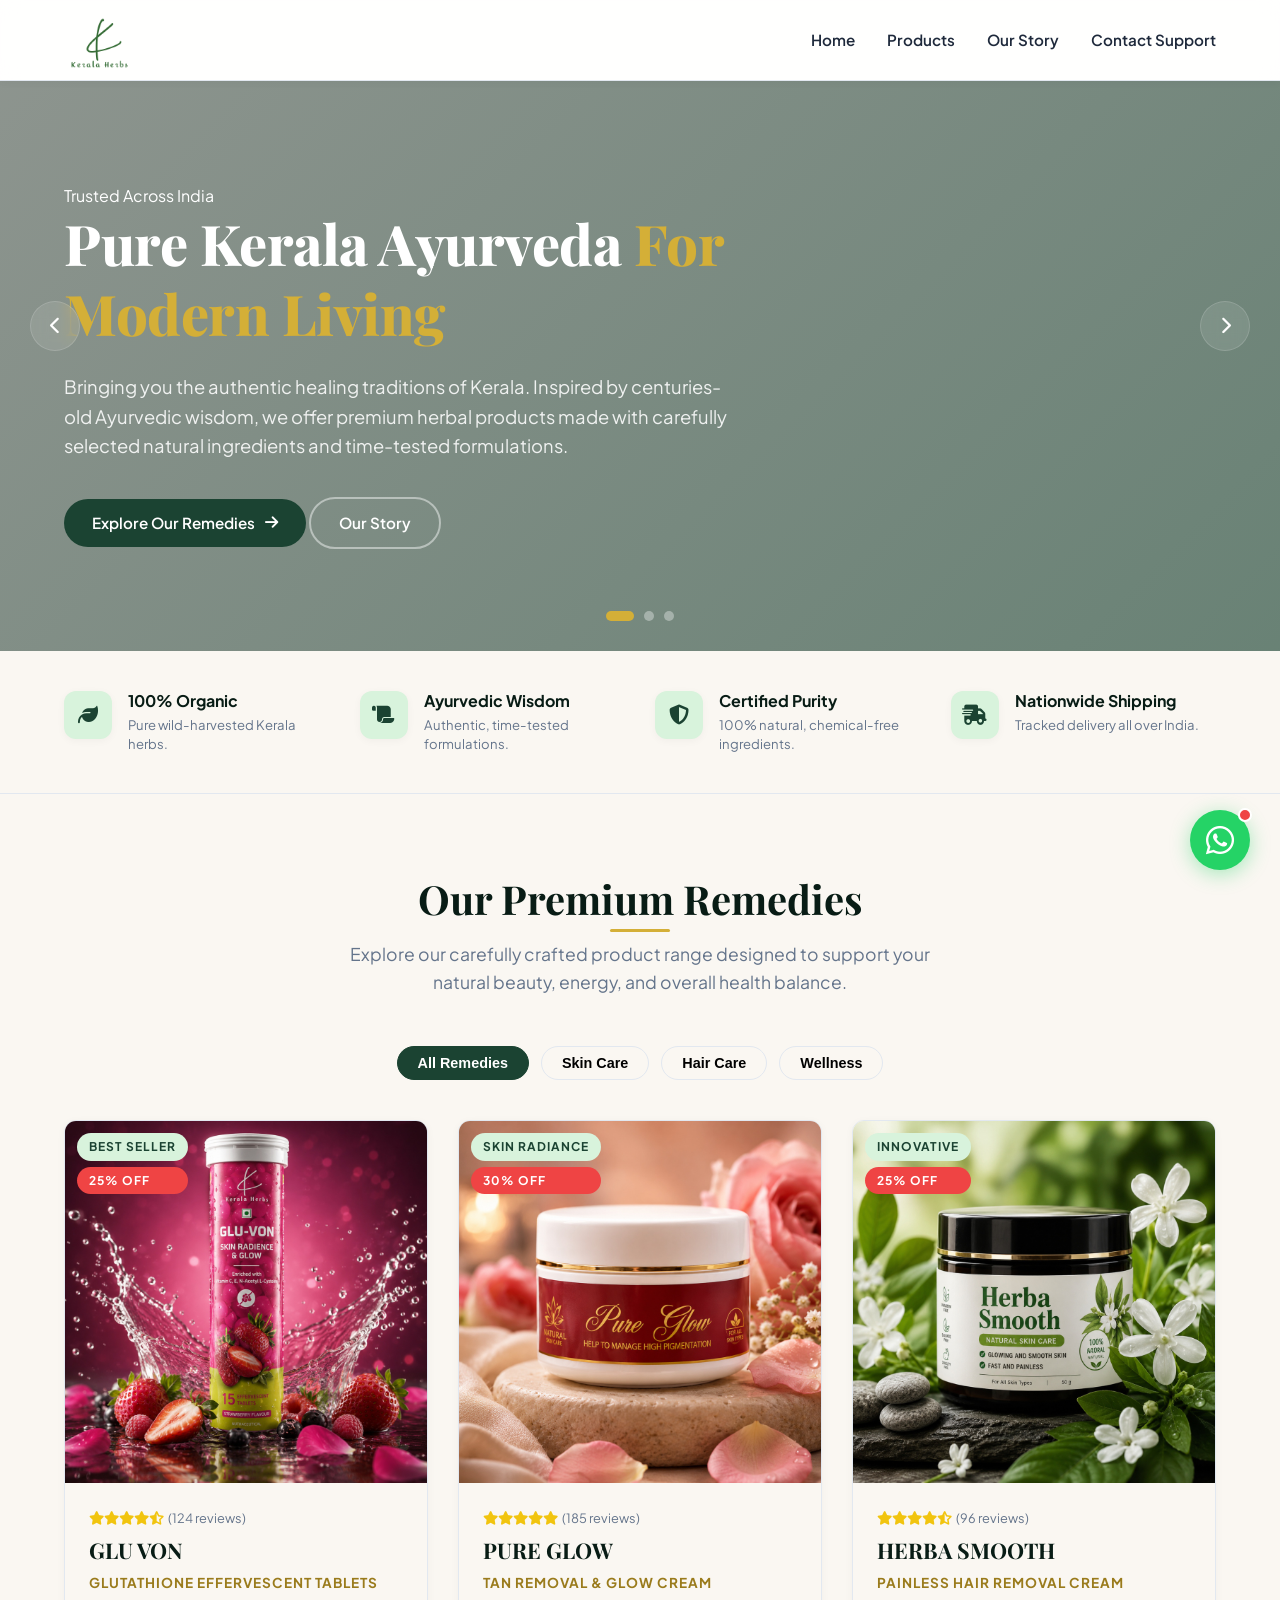
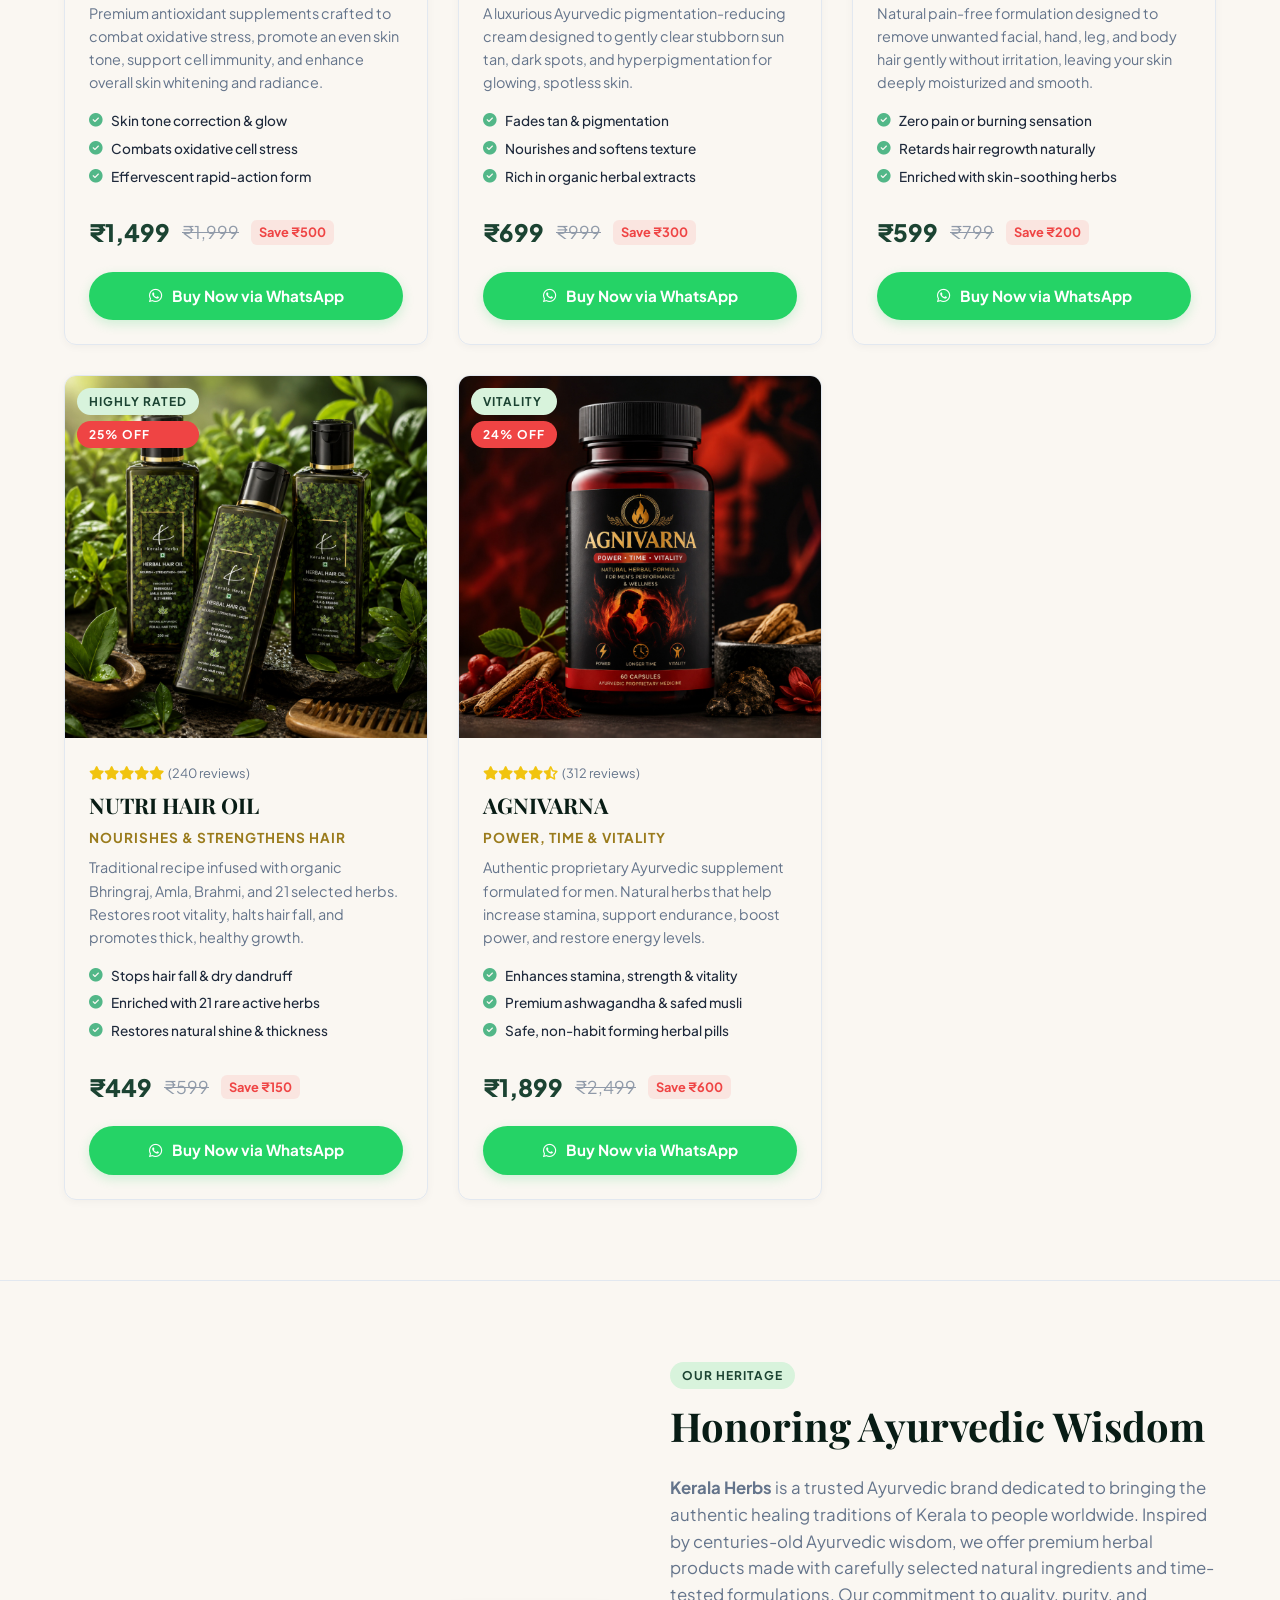
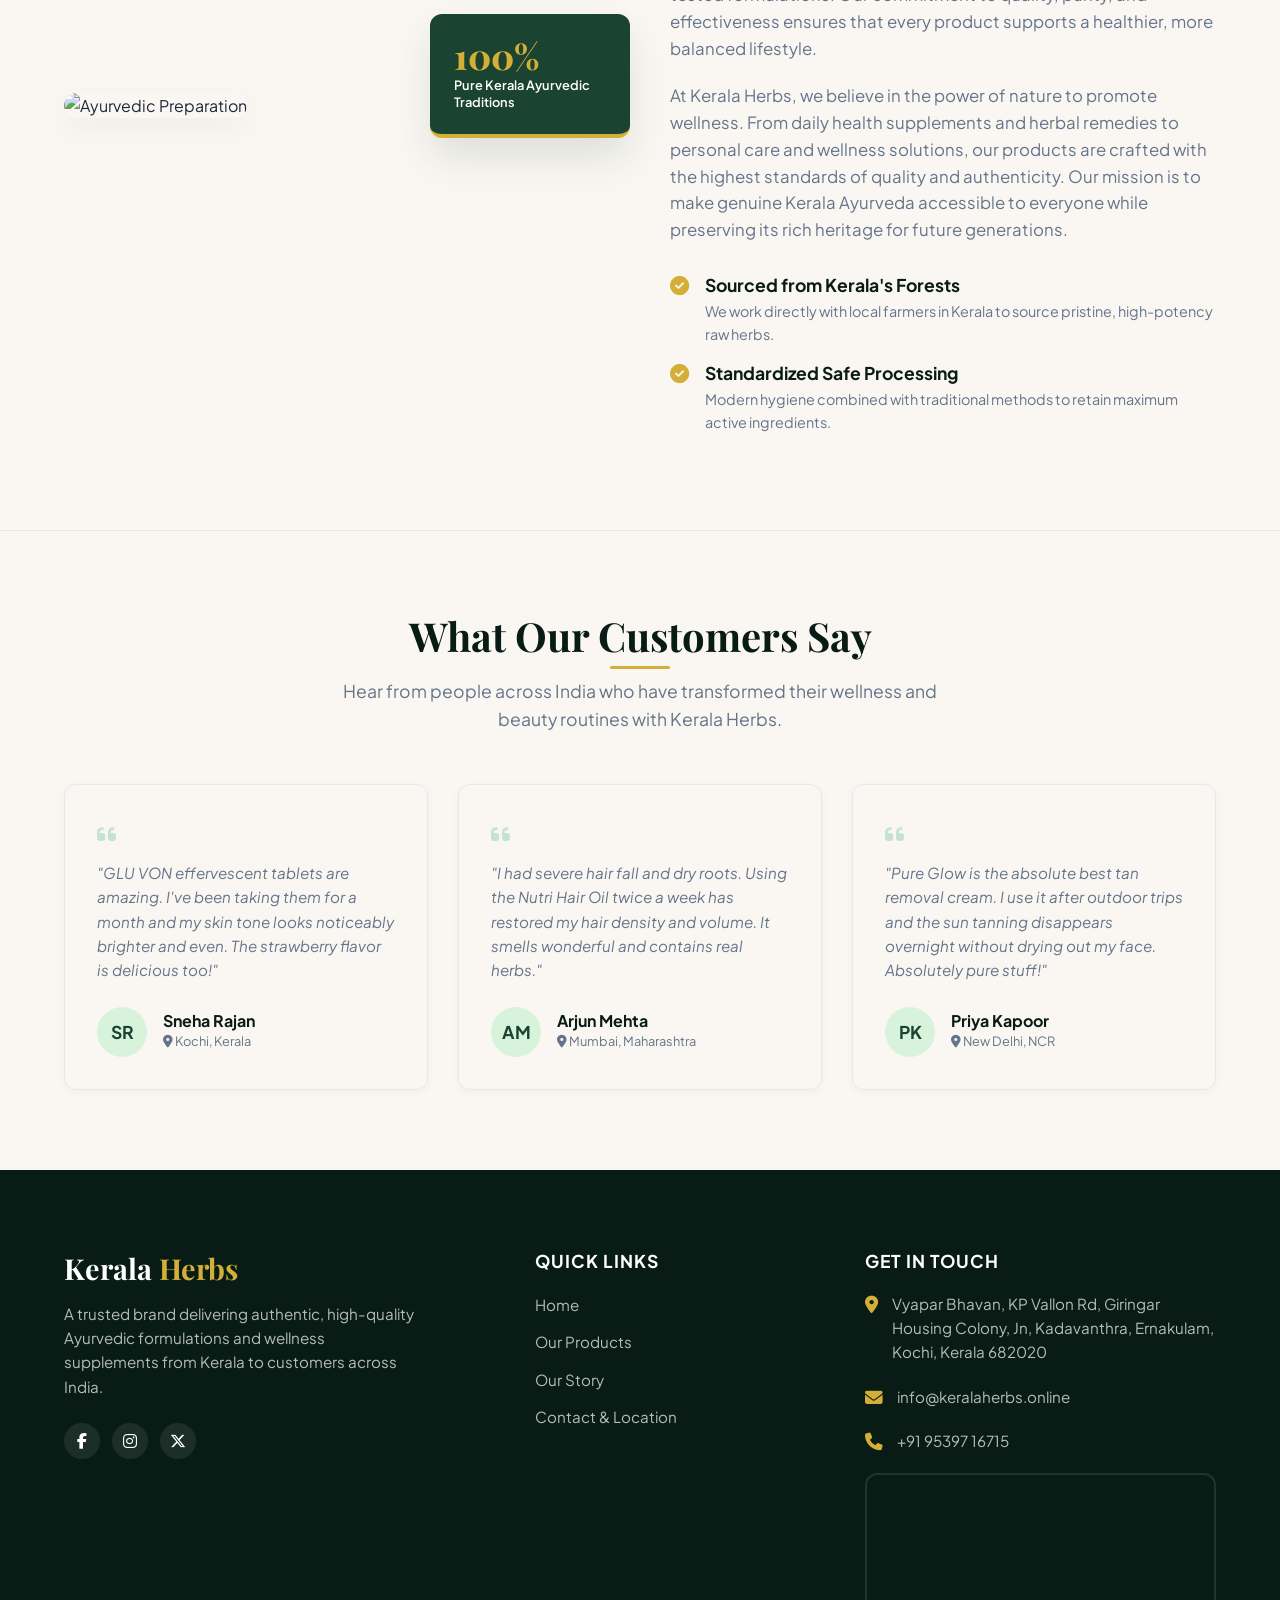
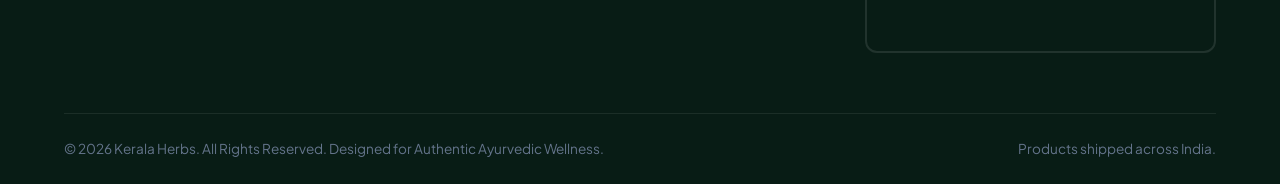
==== commit 5a8d7d87: "Layout Fixes: Enlarged/cropped logo margins, removed duplicate nav call buttons, set background-imag" ====
--- a/index.html
+++ b/index.html
@@ -40,14 +40,9 @@
           <li><a href="#home" class="nav-link active" id="link-home">Home</a></li>
           <li><a href="#products" class="nav-link" id="link-products">Products</a></li>
           <li><a href="#about" class="nav-link" id="link-about">Our Story</a></li>
-          <li><a href="#contact" class="nav-link" id="link-contact">Contact</a></li>
-          <li class="mobile-only"><a href="tel:09539716715" class="nav-contact-btn" id="link-phone-mobile"><i class="fa-solid fa-phone"></i> Call Support</a></li>
+          <li><a href="#contact" class="nav-link" id="link-contact">Contact Support</a></li>
         </ul>
       </nav>
-      
-      <a href="tel:09539716715" class="nav-contact-btn" id="link-phone-desktop">
-        <i class="fa-solid fa-phone"></i> +91 95397 16715
-      </a>
       
       <button class="mobile-toggle" id="menu-toggle" aria-label="Toggle Navigation Menu">
         <span></span>
@@ -62,7 +57,7 @@
     <div class="slider-container">
       
       <!-- Slide 1: General Brand Slogan -->
-      <div class="slide active" style="background: linear-gradient(135deg, rgba(8, 28, 21, 0.45), rgba(27, 67, 50, 0.65)), url('https://images.unsplash.com/photo-1540555700478-4be289fbecef?q=80&w=1470&auto=format&fit=crop') no-repeat center center/cover;">
+      <div class="slide active" style="background-image: linear-gradient(135deg, rgba(8, 28, 21, 0.45), rgba(27, 67, 50, 0.65)), url('https://images.unsplash.com/photo-1540555700478-4be289fbecef?q=80&w=1470&auto=format&fit=crop');">
         <div class="container">
           <div class="slide-content">
             <div class="hero-badge-container">
@@ -80,7 +75,7 @@
       </div>
       
       <!-- Slide 2: Hair Care Highlight -->
-      <div class="slide" style="background: linear-gradient(135deg, rgba(8, 28, 21, 0.45), rgba(27, 67, 50, 0.65)), url('https://images.unsplash.com/photo-1562322140-8baeececf3df?q=80&w=1470&auto=format&fit=crop') no-repeat center center/cover;">
+      <div class="slide" style="background-image: linear-gradient(135deg, rgba(8, 28, 21, 0.45), rgba(27, 67, 50, 0.65)), url('https://images.unsplash.com/photo-1562322140-8baeececf3df?q=80&w=1470&auto=format&fit=crop');">
         <div class="container">
           <div class="slide-content">
             <div class="hero-badge-container">
@@ -98,7 +93,7 @@
       </div>
       
       <!-- Slide 3: Skin Care Highlight -->
-      <div class="slide" style="background: linear-gradient(135deg, rgba(8, 28, 21, 0.45), rgba(27, 67, 50, 0.65)), url('https://images.unsplash.com/photo-1556228720-195a672e8a03?q=80&w=1470&auto=format&fit=crop') no-repeat center center/cover;">
+      <div class="slide" style="background-image: linear-gradient(135deg, rgba(8, 28, 21, 0.45), rgba(27, 67, 50, 0.65)), url('https://images.unsplash.com/photo-1556228720-195a672e8a03?q=80&w=1470&auto=format&fit=crop');">
         <div class="container">
           <div class="slide-content">
             <div class="hero-badge-container">
@@ -126,7 +121,7 @@
   </section>
 
   <!-- Pillars of Purity Section (Brief & Compact) -->
-  <section class="wisdom-section" id="wisdom" style="padding: 40px 0; border-bottom: 1px solid var(--border-color); background-color: var(--bg-white);">
+  <section class="wisdom-section" id="wisdom" style="padding: 30px 0; border-bottom: 1px solid var(--border-color); background-color: var(--bg-white);">
     <div class="container">
       <div class="wisdom-brief-grid">
         
@@ -134,7 +129,7 @@
           <div class="wisdom-brief-icon"><i class="fa-solid fa-leaf"></i></div>
           <div class="wisdom-brief-content">
             <h3>100% Organic</h3>
-            <p>Premium herbs wild-harvested from Kerala's pristine forests.</p>
+            <p>Pure wild-harvested Kerala herbs.</p>
           </div>
         </div>
         
@@ -142,7 +137,7 @@
           <div class="wisdom-brief-icon"><i class="fa-solid fa-scroll"></i></div>
           <div class="wisdom-brief-content">
             <h3>Ayurvedic Wisdom</h3>
-            <p>Recipes inspired by ancient scriptures and traditional slow-cooking.</p>
+            <p>Authentic, time-tested formulations.</p>
           </div>
         </div>
         
@@ -150,7 +145,7 @@
           <div class="wisdom-brief-icon"><i class="fa-solid fa-shield-halved"></i></div>
           <div class="wisdom-brief-content">
             <h3>Certified Purity</h3>
-            <p>Free from parabens, sulfates, and synthetic chemical fillers.</p>
+            <p>100% natural, chemical-free ingredients.</p>
           </div>
         </div>
         
@@ -158,7 +153,7 @@
           <div class="wisdom-brief-icon"><i class="fa-solid fa-truck-fast"></i></div>
           <div class="wisdom-brief-content">
             <h3>Nationwide Shipping</h3>
-            <p>Secure, tracked shipping straight to your doorstep across India.</p>
+            <p>Tracked delivery all over India.</p>
           </div>
         </div>
         
--- a/style.css
+++ b/style.css
@@ -217,12 +217,19 @@
 .logo-link {
   display: flex;
   align-items: center;
-  height: 50px;
+  justify-content: center;
+  height: 70px;
+  width: 70px;
+  overflow: hidden;
+  border-radius: var(--radius-sm);
 }
 
 .logo-img {
+  width: 100%;
   height: 100%;
-  width: auto;
+  object-fit: contain;
+  transform: scale(1.35); /* Zoom in to crop white padding */
+  transition: var(--transition);
 }
 
 .nav-links {
@@ -331,12 +338,16 @@
   height: 650px;
   overflow: hidden;
   color: var(--text-light);
+  margin-top: -80px; /* Pull slider up under the sticky header */
+  padding-top: 80px;  /* Push slide content back down to offset the header overlap */
 }
 
 @media (max-width: 768px) {
   .hero-slider-section {
     height: auto;
     min-height: 520px;
+    margin-top: -80px;
+    padding-top: 80px;
   }
 }
 
@@ -356,6 +367,9 @@
   visibility: hidden;
   display: flex;
   align-items: center;
+  background-size: cover !important;
+  background-position: center center !important;
+  background-repeat: no-repeat !important;
   transition: opacity 0.8s cubic-bezier(0.4, 0, 0.2, 1), visibility 0.8s cubic-bezier(0.4, 0, 0.2, 1);
   z-index: 1;
 }
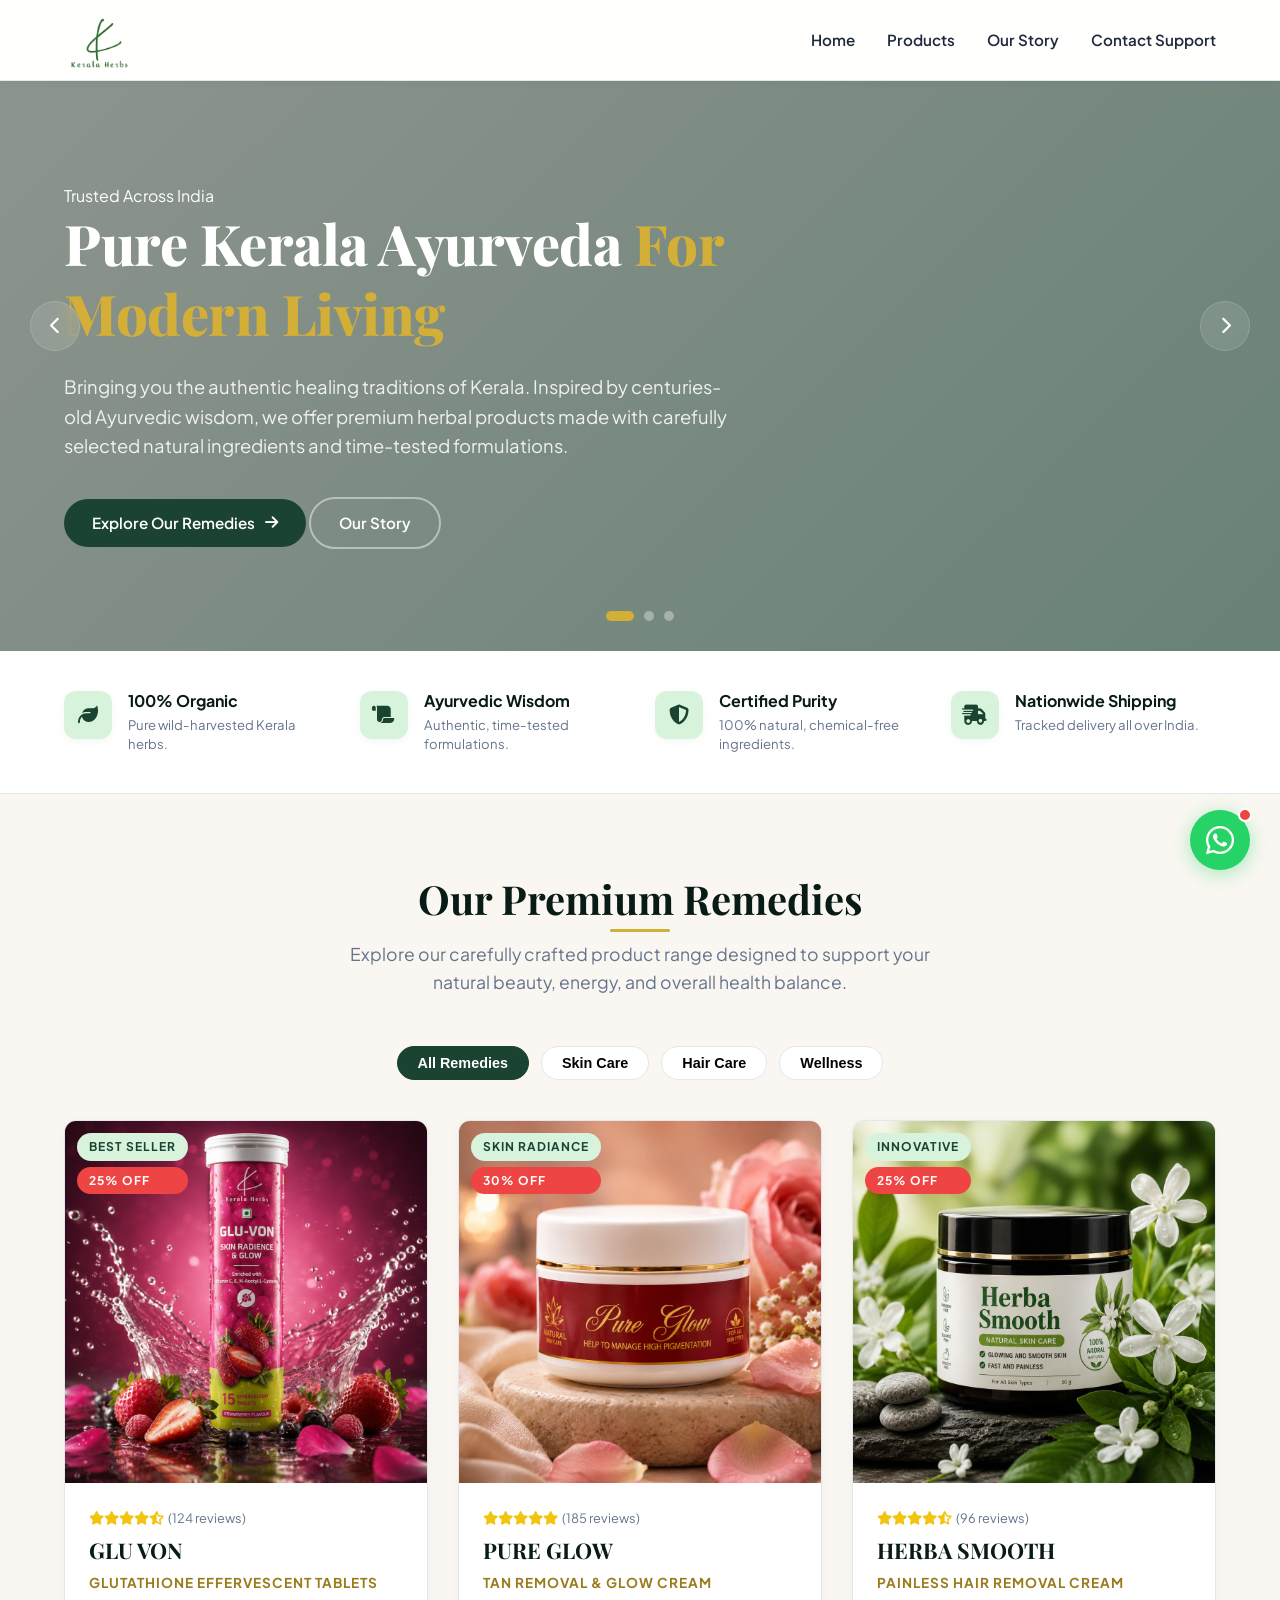
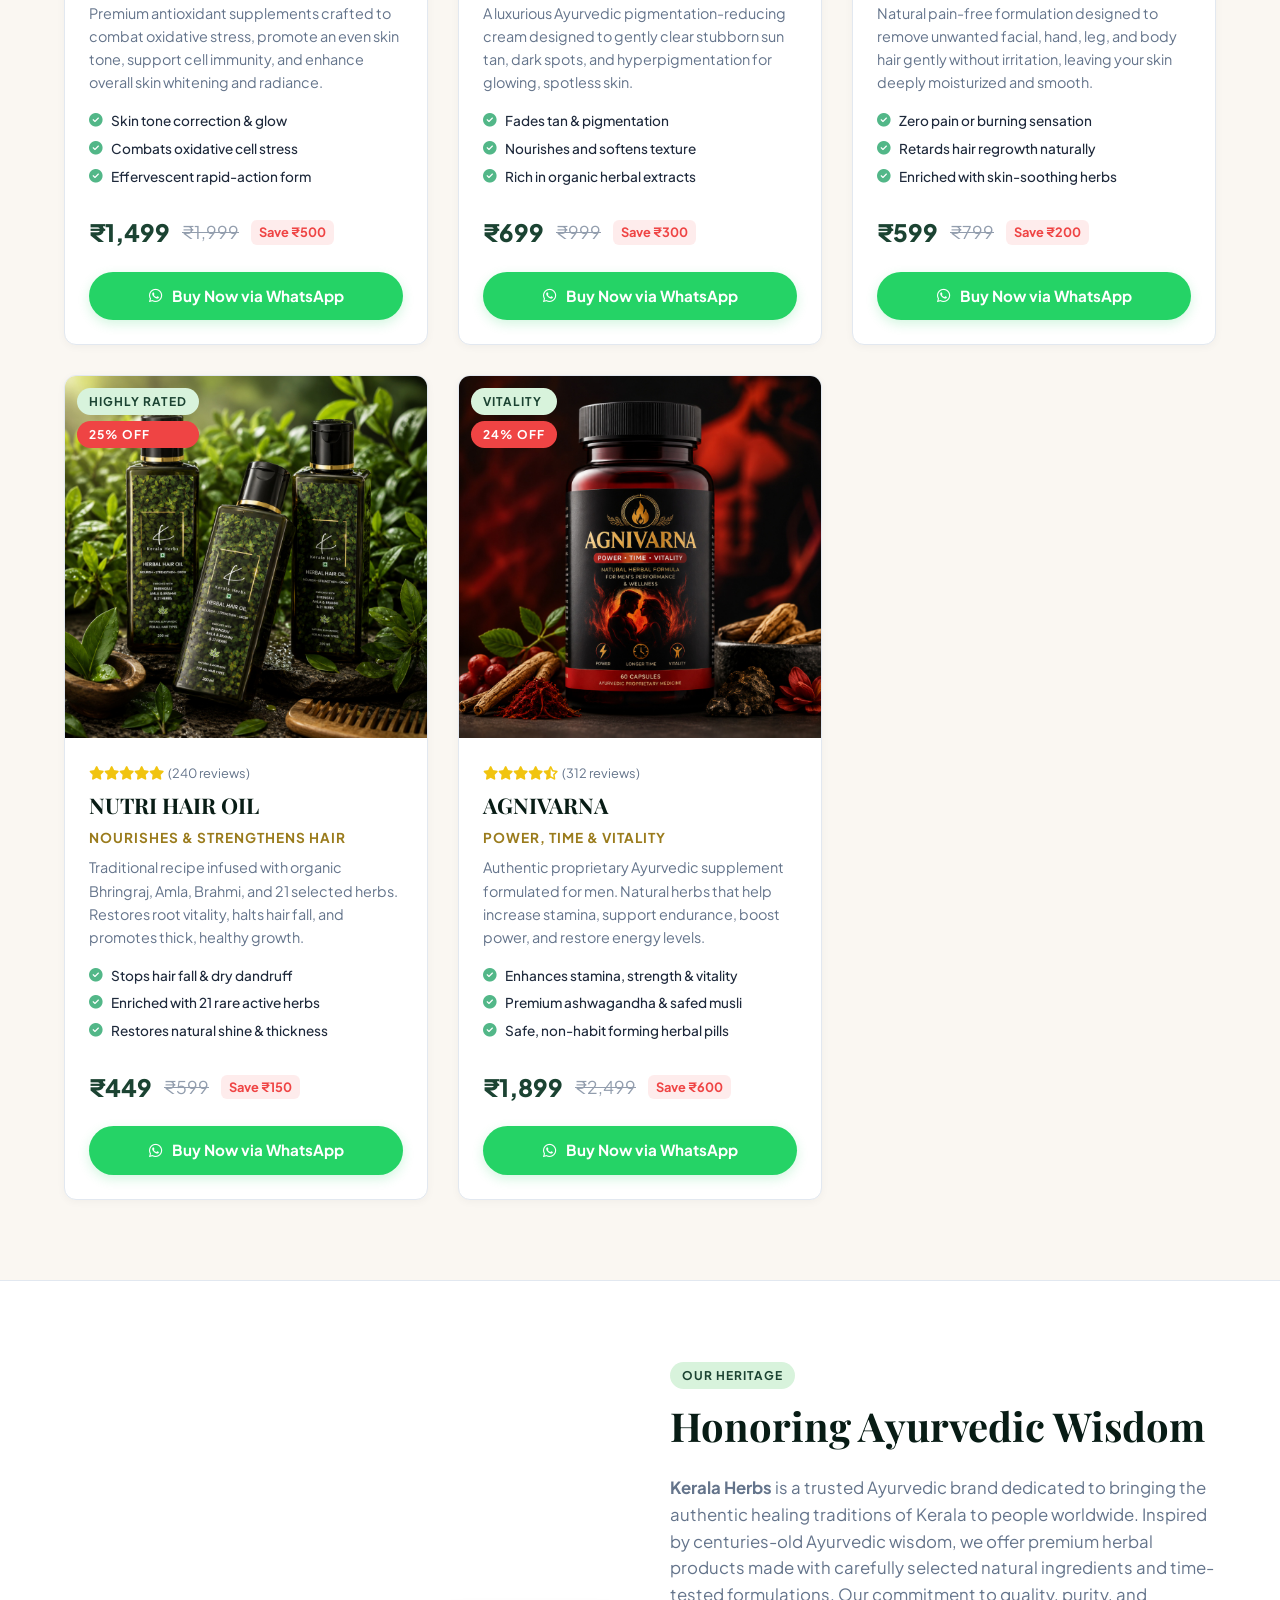
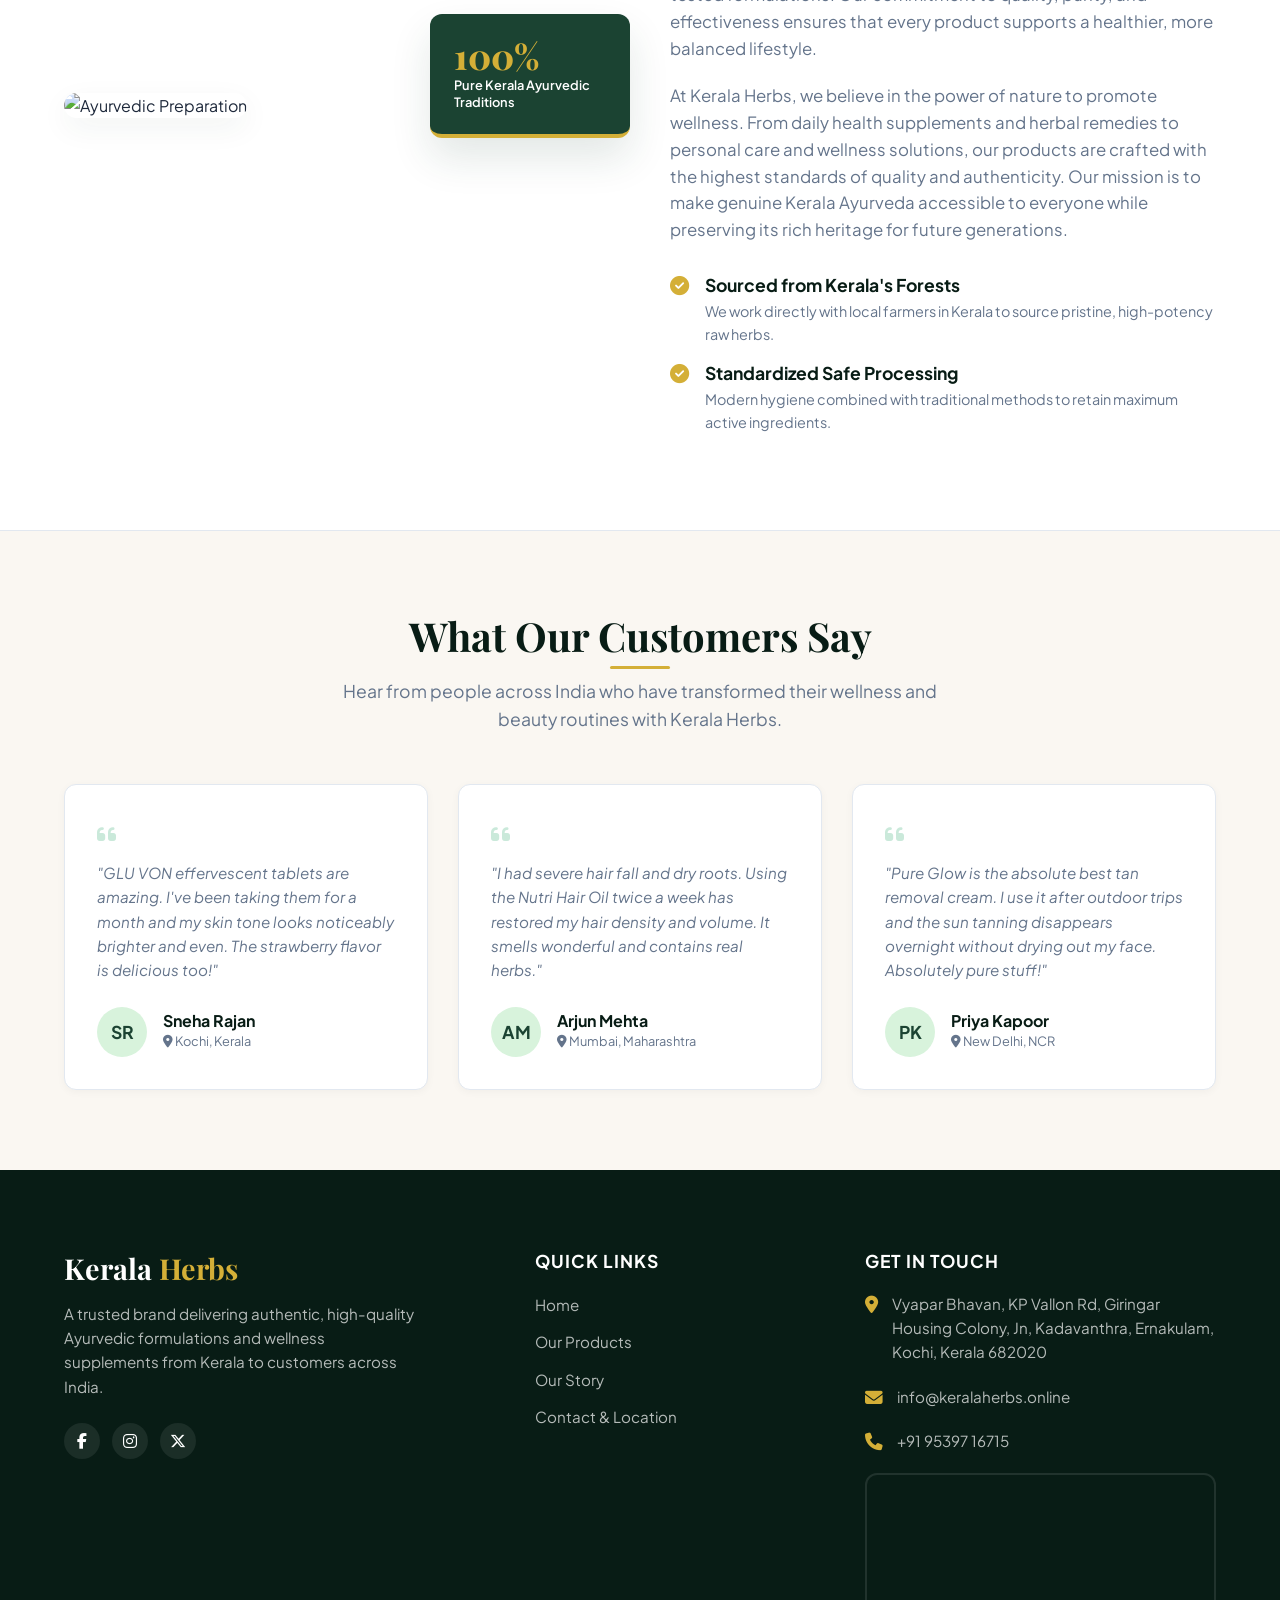
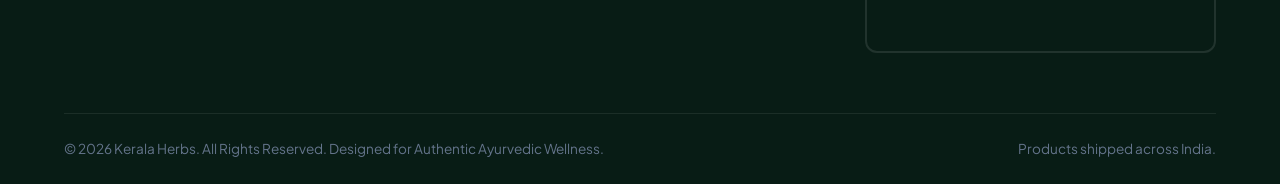
==== commit fc7583c3: "Layout: Redesigned mobile navigation dropdown as a floating menu card box, and added version query p" ====
--- a/index.html
+++ b/index.html
@@ -24,7 +24,7 @@
   <link rel="stylesheet" href="https://cdnjs.cloudflare.com/ajax/libs/font-awesome/6.4.0/css/all.min.css">
   
   <!-- Stylesheet -->
-  <link rel="stylesheet" href="style.css">
+  <link rel="stylesheet" href="style.css?v=1.2">
 </head>
 <body>
 
--- a/style.css
+++ b/style.css
@@ -16,6 +16,7 @@
   --accent-light: #d8f3dc;  /* Very Soft Sage Green */
   --bg-cream: #faf7f2;      /* Warm Herbal Cream Background */
   --bg-card: #ffffff;
+  --bg-white: #ffffff;
   --text-dark: #1e293b;
   --text-muted: #64748b;
   --text-light: #ffffff;
@@ -202,7 +203,7 @@
   top: 0;
   left: 0;
   width: 100%;
-  z-index: 100;
+  z-index: 200; /* Set high z-index to stay on top of slides */
   border-bottom: 1px solid var(--border-color);
   box-shadow: var(--shadow-sm);
 }
@@ -308,23 +309,52 @@
   }
   
   .nav-links {
-    position: fixed;
+    position: absolute;
     top: 80px;
-    left: -100%;
-    width: 100%;
-    height: calc(100vh - 80px);
-    background-color: var(--bg-white);
+    right: 24px;
+    left: auto;
+    width: calc(100% - 48px);
+    max-width: 280px;
+    height: auto;
+    background-color: #ffffff !important; /* Force solid white background */
+    border-radius: var(--radius-md);
+    box-shadow: var(--shadow-lg);
+    border: 1px solid var(--border-color);
     flex-direction: column;
-    align-items: center;
-    justify-content: flex-start;
-    padding-top: 50px;
-    gap: 24px;
-    box-shadow: 0 10px 15px -3px rgba(0, 0, 0, 0.1);
-    transition: var(--transition);
+    align-items: stretch;
+    padding: 16px;
+    gap: 8px;
+    opacity: 0;
+    visibility: hidden;
+    transform: translateY(-10px);
+    transition: all 0.3s cubic-bezier(0.4, 0, 0.2, 1);
+    z-index: 199;
   }
   
   .nav-links.active {
-    left: 0;
+    opacity: 1;
+    visibility: visible;
+    transform: translateY(0);
+  }
+  
+  .nav-link {
+    font-size: 0.95rem;
+    padding: 10px 14px;
+    display: block;
+    width: 100%;
+    border-radius: var(--radius-sm);
+    color: var(--text-dark) !important;
+    text-align: center;
+    transition: var(--transition);
+  }
+  
+  .nav-link:hover, .nav-link.active {
+    background-color: var(--accent-light);
+    color: var(--primary) !important;
+  }
+  
+  .nav-link::after {
+    display: none !important;
   }
   
   .nav-contact-btn {
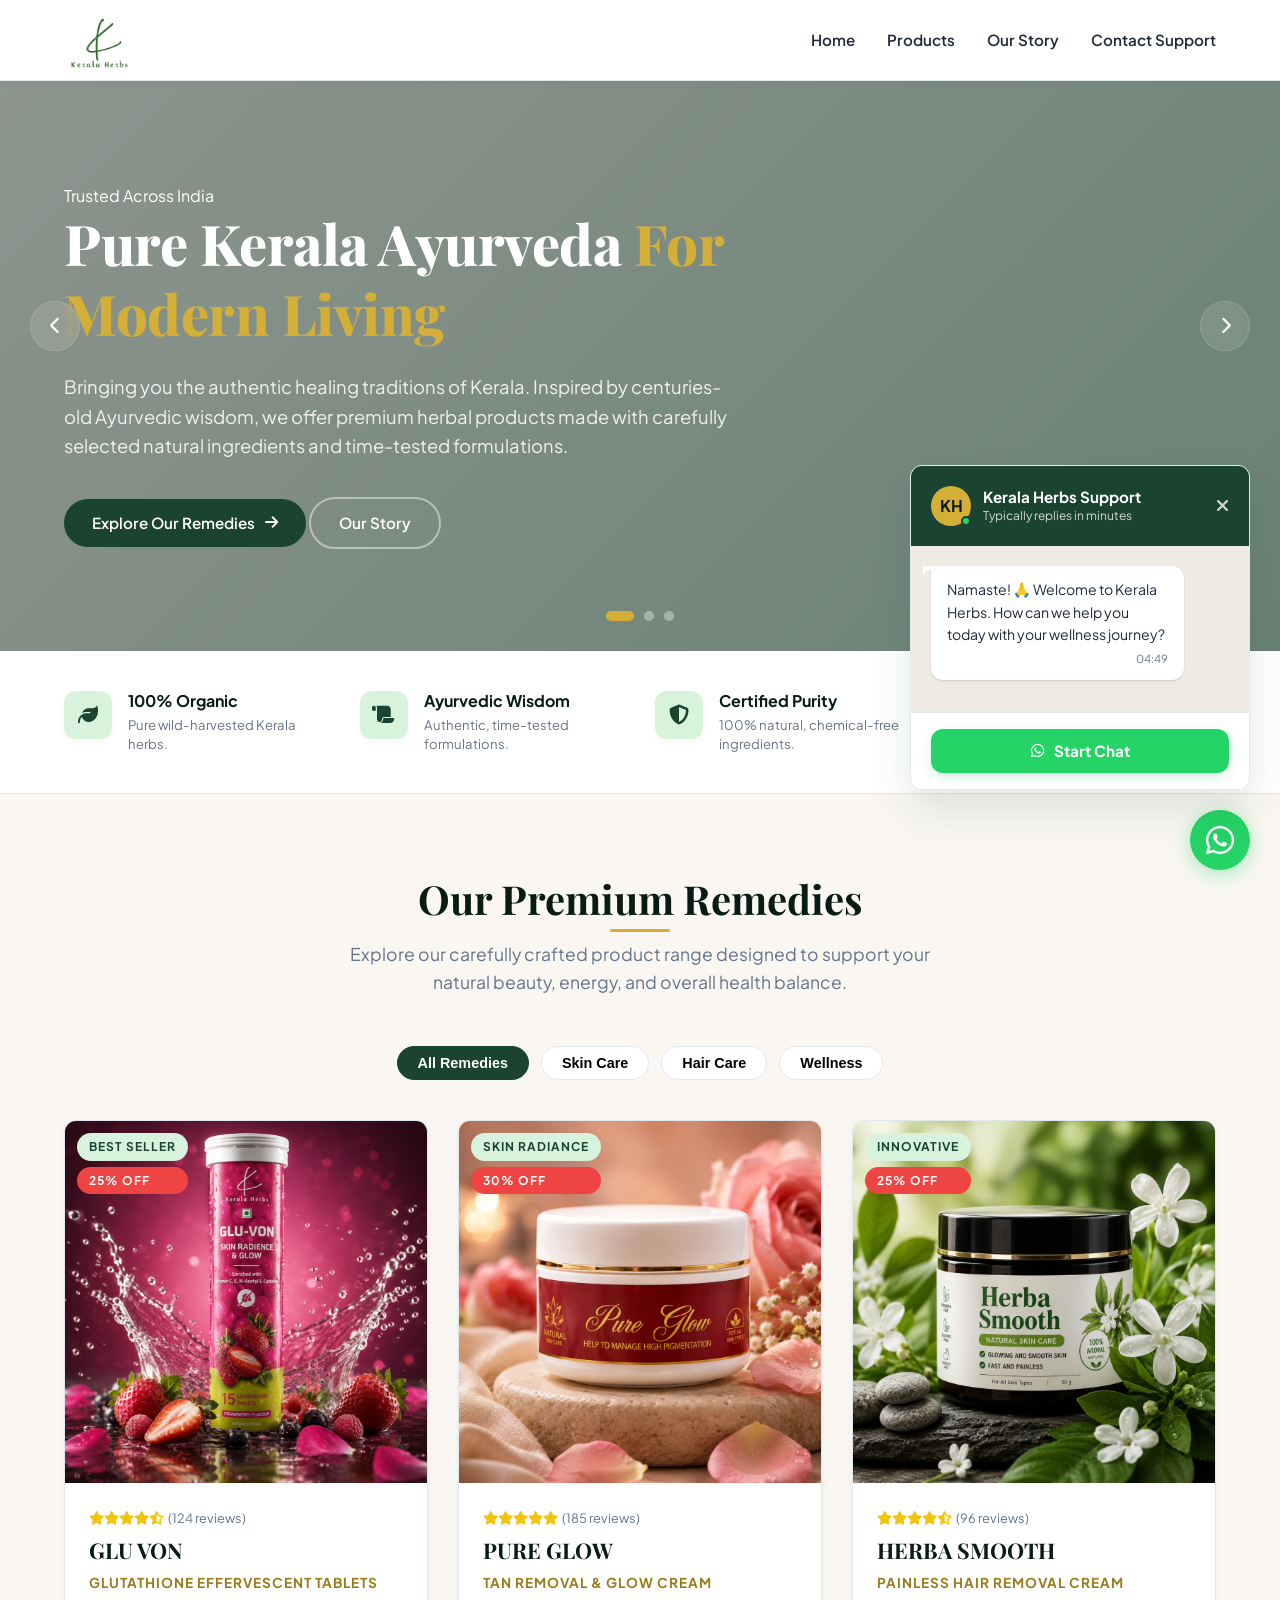
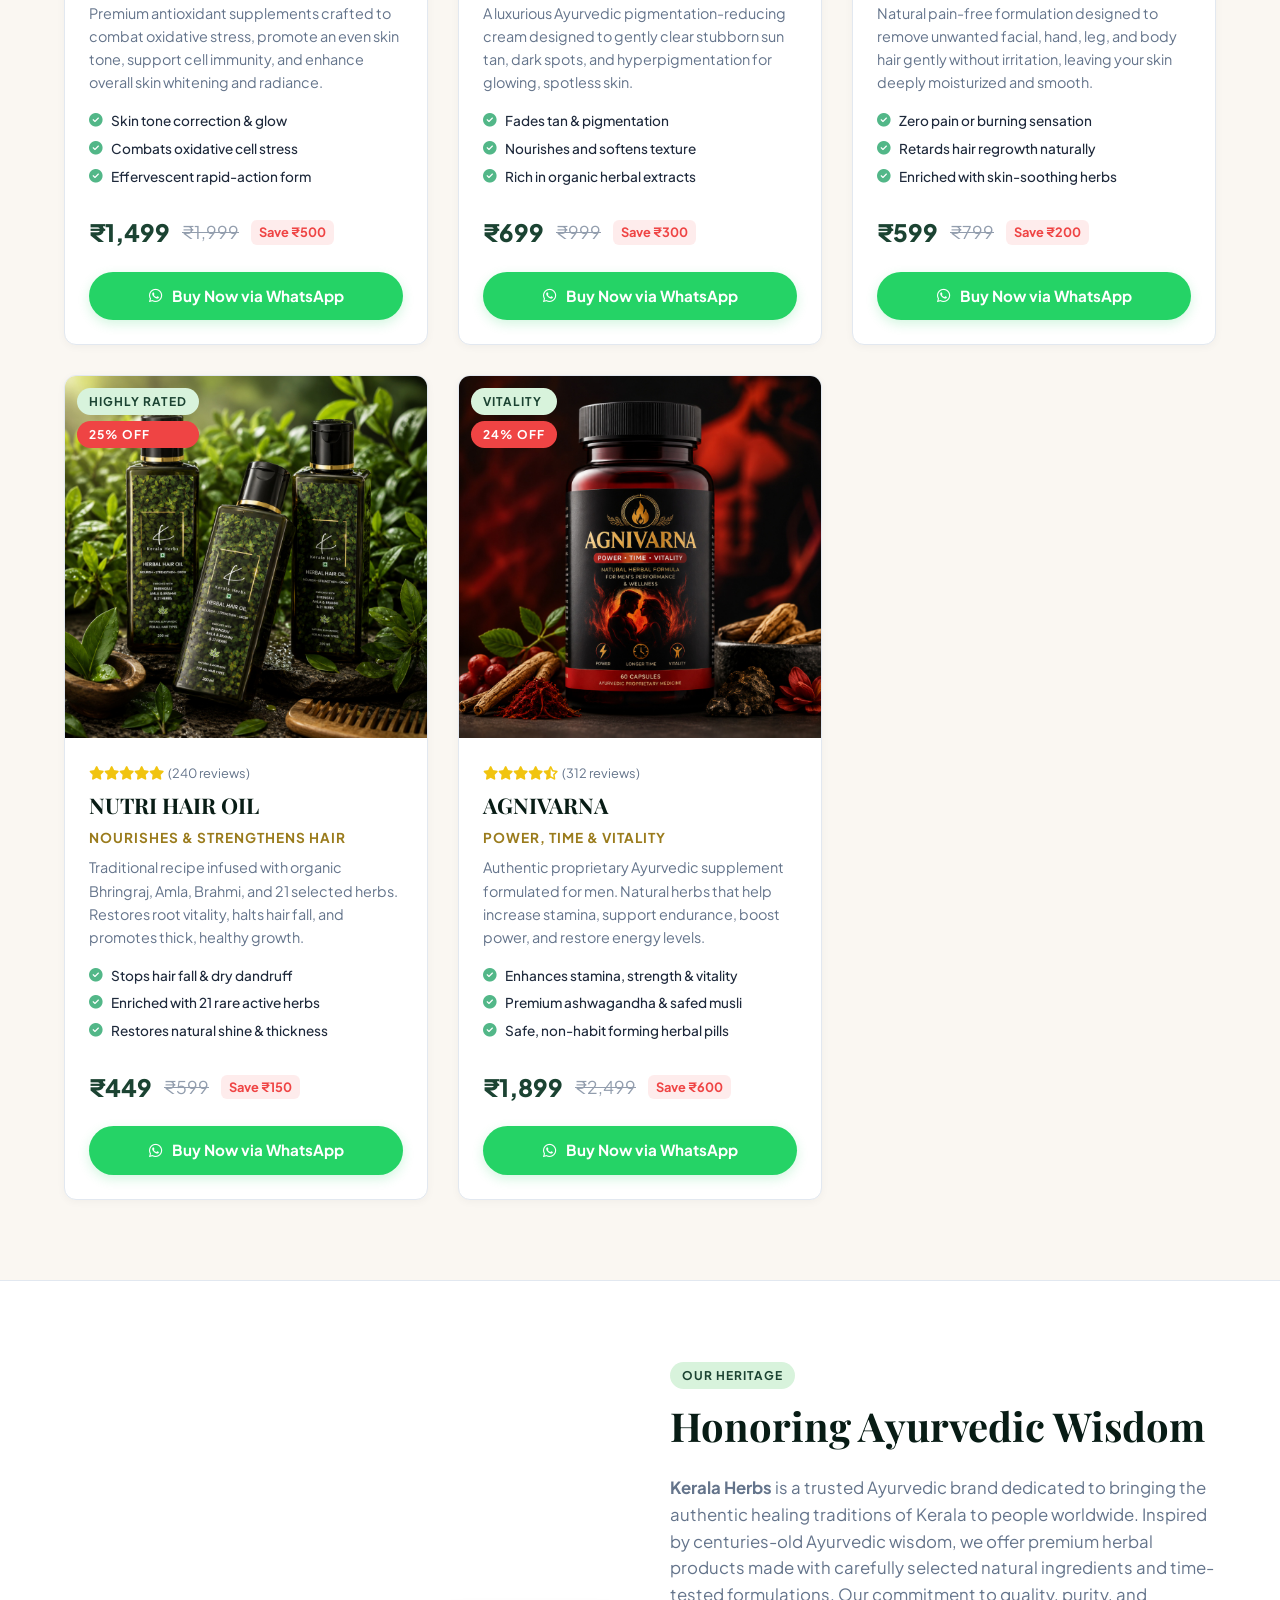
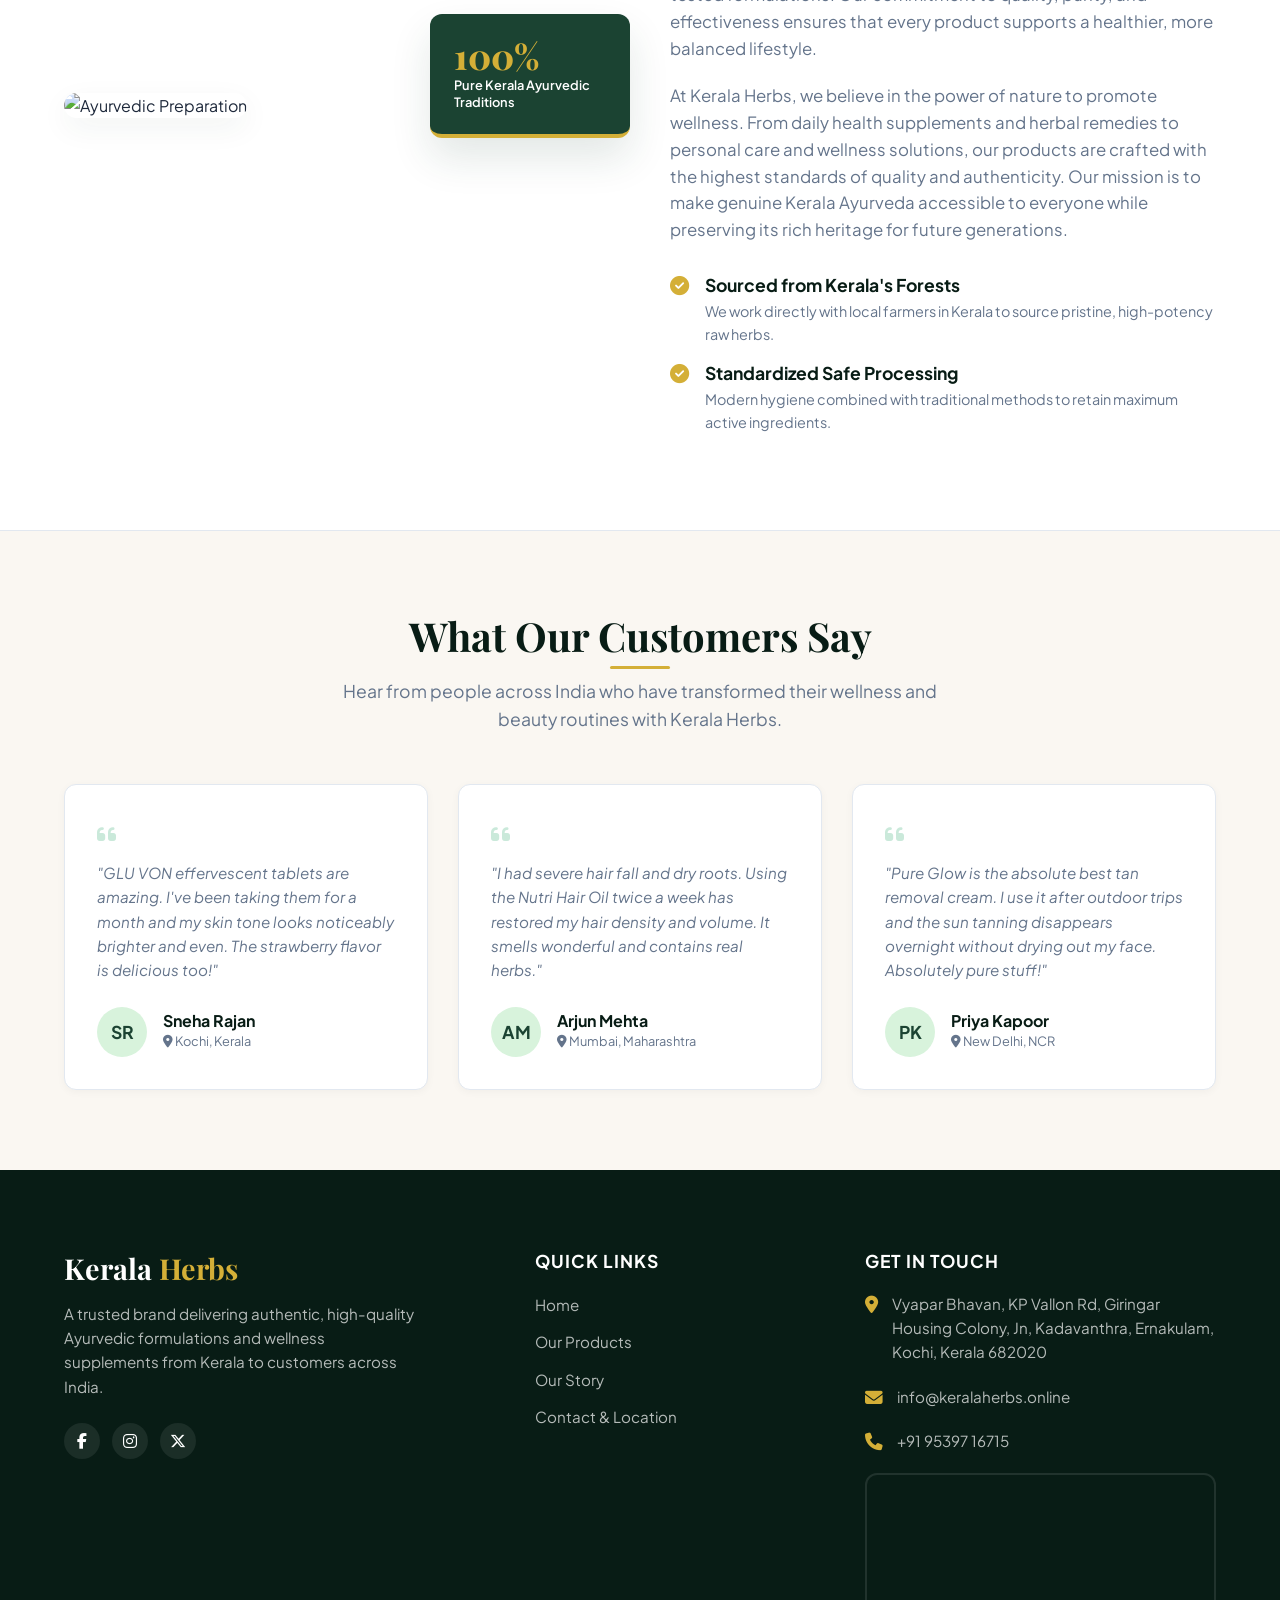
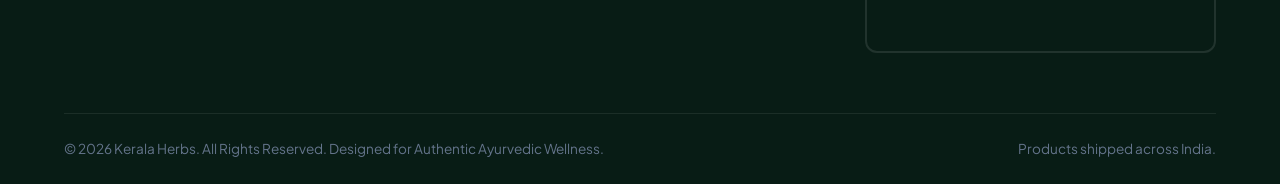
==== commit ac8960f2: "Layout: Embedded mobile menu background style fallback inside HTML head and upgraded cache-busting v" ====
--- a/index.html
+++ b/index.html
@@ -24,7 +24,16 @@
   <link rel="stylesheet" href="https://cdnjs.cloudflare.com/ajax/libs/font-awesome/6.4.0/css/all.min.css">
   
   <!-- Stylesheet -->
-  <link rel="stylesheet" href="style.css?v=1.2">
+  <link rel="stylesheet" href="style.css?v=2.0">
+  
+  <style>
+    @media (max-width: 992px) {
+      #nav-links-menu.nav-links {
+        background-color: #ffffff !important;
+        background: #ffffff !important;
+      }
+    }
+  </style>
 </head>
 <body>
 
@@ -545,6 +554,6 @@
   </div>
 
   <!-- Javascript File -->
-  <script src="script.js"></script>
+  <script src="script.js?v=2.0"></script>
 </body>
 </html>
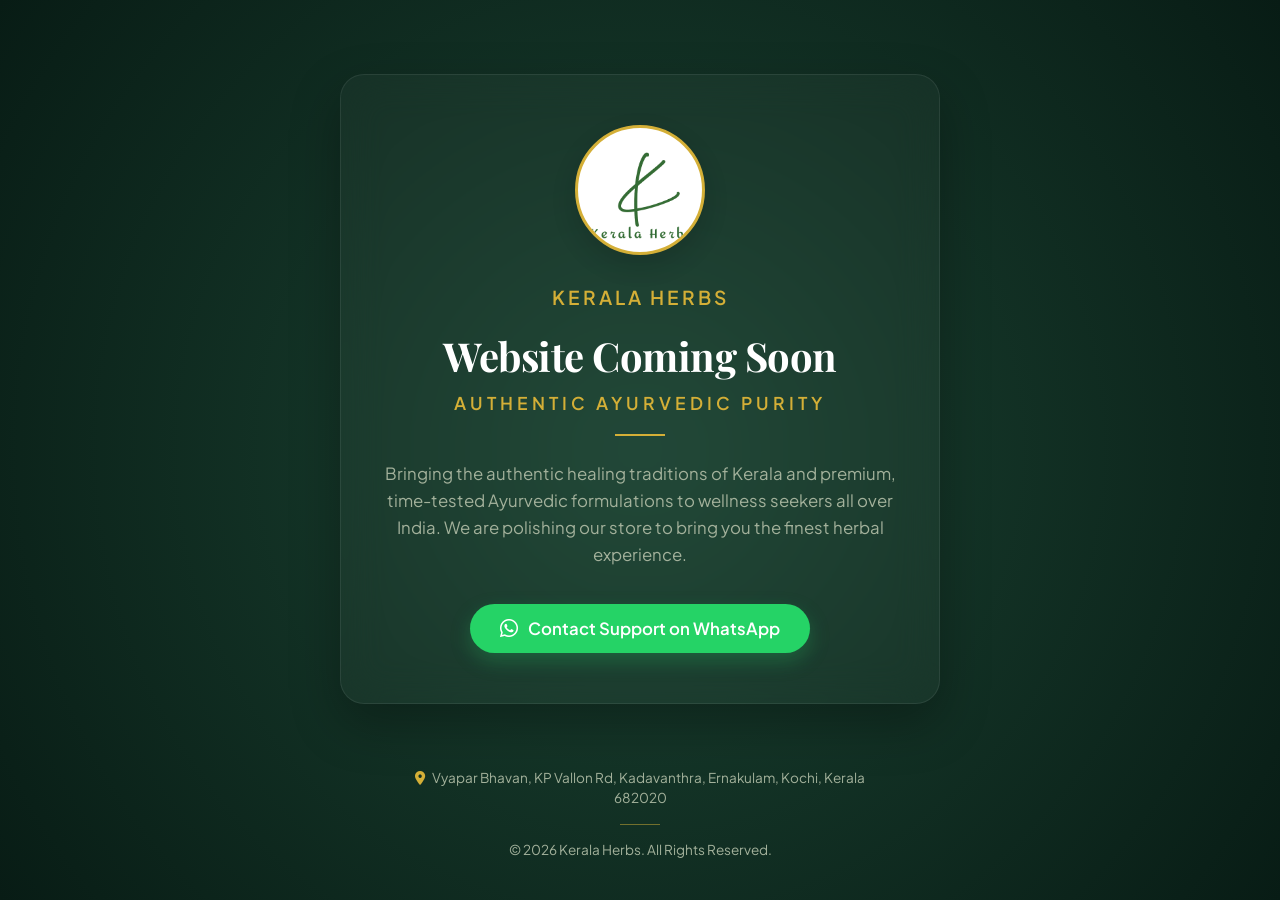
==== commit 24445287: "Deploy: Temporary Coming Soon landing page (website live backups saved as .live.*)" ====
--- a/index.html
+++ b/index.html
@@ -3,557 +3,229 @@
 <head>
   <meta charset="UTF-8">
   <meta name="viewport" content="width=device-width, initial-scale=1.0">
-  <title>Kerala Herbs | Premium Authentic Ayurvedic Remedies & Wellness</title>
-  
-  <!-- Favicon -->
+  <title>Kerala Herbs - Website Coming Soon</title>
   <link rel="shortcut icon" href="assets/logo.png" type="image/png">
-  
-  <!-- SEO Meta Tags -->
-  <meta name="description" content="Kerala Herbs is a trusted Ayurvedic brand dedicated to bringing the authentic healing traditions of Kerala, India to the world. Shop Glu Von, Pure Glow, Herba Smooth, Nutri Hair Oil, and Agnivarna.">
-  <meta name="keywords" content="Kerala Herbs, Ayurveda, Ayurvedic Medicine, Glu Von, Pure Glow, Herba Smooth, Nutri Hair Oil, Agnivarna, Kochi wellness, Natural skin care, Hair growth oil">
-  <meta name="author" content="Kerala Herbs">
-  
-  <!-- Open Graph Meta Tags (for social media sharing) -->
-  <meta property="og:title" content="Kerala Herbs | Authentic Ayurvedic Remedies">
-  <meta property="og:description" content="Discover premium, natural Ayurvedic remedies and skin/hair care solutions inspired by centuries-old Kerala wellness wisdom. Shipped all over India.">
-  <meta property="og:image" content="assets/pure_glow.jpg">
-  <meta property="og:url" content="https://thekeralaherbs.com">
-  <meta property="og:type" content="website">
-  
-  <!-- Fonts & Icons -->
   <link rel="stylesheet" href="https://cdnjs.cloudflare.com/ajax/libs/font-awesome/6.4.0/css/all.min.css">
   
-  <!-- Stylesheet -->
-  <link rel="stylesheet" href="style.css?v=2.0">
-  
   <style>
-    @media (max-width: 992px) {
-      #nav-links-menu.nav-links {
-        background-color: #ffffff !important;
-        background: #ffffff !important;
+    /* Direct inline styles for instant loading and failsafe rendering */
+    @import url('https://fonts.googleapis.com/css2?family=Playfair+Display:ital,wght@0,400..900;1,400..900&family=Plus+Jakarta+Sans:wght@200..800&display=swap');
+    
+    :root {
+      --primary: #1b4332;
+      --primary-dark: #081c15;
+      --secondary: #d4af37;
+      --text-light: #ffffff;
+      --text-muted: #a3b19b;
+    }
+    
+    * {
+      margin: 0;
+      padding: 0;
+      box-sizing: border-box;
+    }
+    
+    body {
+      font-family: 'Plus Jakarta Sans', sans-serif;
+      background: radial-gradient(circle at center, var(--primary) 0%, var(--primary-dark) 100%);
+      color: var(--text-light);
+      min-height: 100vh;
+      display: flex;
+      flex-direction: column;
+      justify-content: space-between;
+      align-items: center;
+      padding: 40px 20px;
+      overflow-x: hidden;
+      position: relative;
+    }
+    
+    /* Background nature overlay decoration */
+    body::before {
+      content: '';
+      position: absolute;
+      top: 0;
+      left: 0;
+      width: 100%;
+      height: 100%;
+      background: url('https://images.unsplash.com/photo-1540555700478-4be289fbecef?q=80&w=1470&auto=format&fit=crop') no-repeat center center/cover;
+      opacity: 0.12;
+      z-index: 1;
+      pointer-events: none;
+    }
+    
+    .container {
+      max-width: 600px;
+      width: 100%;
+      text-align: center;
+      z-index: 2;
+      margin: auto;
+    }
+    
+    /* Card panel container */
+    .card {
+      background: rgba(255, 255, 255, 0.03);
+      backdrop-filter: blur(20px);
+      -webkit-backdrop-filter: blur(20px);
+      border: 1px solid rgba(255, 255, 255, 0.08);
+      border-radius: 24px;
+      padding: 50px 30px;
+      box-shadow: 0 20px 50px rgba(0, 0, 0, 0.3);
+      margin-bottom: 30px;
+      animation: fadeInUp 1s ease-out;
+    }
+    
+    /* Logo container styling */
+    .logo-container {
+      width: 130px;
+      height: 130px;
+      background: #ffffff;
+      border-radius: 50%;
+      margin: 0 auto 30px auto;
+      display: flex;
+      align-items: center;
+      justify-content: center;
+      box-shadow: 0 10px 25px rgba(0, 0, 0, 0.15);
+      border: 3px solid var(--secondary);
+      overflow: hidden;
+      position: relative;
+    }
+    
+    .logo-img {
+      width: 100%;
+      height: 100%;
+      object-fit: contain;
+      transform: scale(1.35); /* Zoom in to crop padding, matching main site */
+    }
+    
+    h1 {
+      font-family: 'Playfair Display', serif;
+      font-size: 2.5rem;
+      font-weight: 700;
+      margin-bottom: 8px;
+      letter-spacing: -0.5px;
+    }
+    
+    h1 span {
+      color: var(--secondary);
+      display: block;
+      font-size: 1.1rem;
+      font-family: 'Plus Jakarta Sans', sans-serif;
+      text-transform: uppercase;
+      letter-spacing: 4px;
+      margin-top: 10px;
+      font-weight: 600;
+    }
+    
+    .tagline {
+      font-size: 1.2rem;
+      color: var(--secondary);
+      font-weight: 600;
+      text-transform: uppercase;
+      letter-spacing: 3px;
+      margin-bottom: 20px;
+    }
+    
+    .description {
+      font-size: 1.05rem;
+      line-height: 1.6;
+      color: var(--text-muted);
+      margin-bottom: 35px;
+    }
+    
+    /* CTA button to WhatsApp */
+    .cta-btn {
+      display: inline-flex;
+      align-items: center;
+      gap: 10px;
+      background-color: #25d366; /* WhatsApp green */
+      color: #ffffff;
+      padding: 14px 30px;
+      border-radius: 50px;
+      font-weight: 600;
+      text-decoration: none;
+      font-size: 1.05rem;
+      box-shadow: 0 8px 20px rgba(37, 211, 102, 0.25);
+      transition: all 0.3s ease;
+    }
+    
+    .cta-btn:hover {
+      background-color: #1ebd58;
+      transform: translateY(-2px);
+      box-shadow: 0 12px 25px rgba(37, 211, 102, 0.35);
+    }
+    
+    /* Address section */
+    .footer {
+      z-index: 2;
+      text-align: center;
+      font-size: 0.85rem;
+      color: var(--text-muted);
+      max-width: 500px;
+      line-height: 1.5;
+    }
+    
+    .footer i {
+      color: var(--secondary);
+      margin-right: 5px;
+    }
+    
+    .footer-divider {
+      width: 40px;
+      height: 1px;
+      background: var(--secondary);
+      margin: 15px auto;
+      opacity: 0.5;
+    }
+    
+    @keyframes fadeInUp {
+      from {
+        opacity: 0;
+        transform: translateY(20px);
+      }
+      to {
+        opacity: 1;
+        transform: translateY(0);
+      }
+    }
+    
+    @media (max-width: 576px) {
+      .card {
+        padding: 40px 20px;
+      }
+      h1 {
+        font-size: 2rem;
       }
     }
   </style>
 </head>
 <body>
 
-  <!-- Header / Navigation Bar -->
-  <header class="header" id="home">
-    <div class="container nav-container">
-      <a href="#home" class="logo-link" id="nav-logo-link">
+  <div class="container">
+    <div class="card">
+      <div class="logo-container">
         <img src="assets/logo.png" alt="Kerala Herbs Logo" class="logo-img">
+      </div>
+      
+      <p class="tagline">Kerala Herbs</p>
+      <h1>Website Coming Soon<span>Authentic Ayurvedic Purity</span></h1>
+      
+      <div style="width: 50px; height: 2px; background: var(--secondary); margin: 20px auto 25px auto;"></div>
+      
+      <p class="description">
+        Bringing the authentic healing traditions of Kerala and premium, time-tested Ayurvedic formulations to wellness seekers all over India. We are polishing our store to bring you the finest herbal experience.
+      </p>
+      
+      <a href="https://wa.me/919539716715?text=Hi%20Kerala%20Herbs!%20I%20saw%20your%20coming%20soon%20page.%20Please%20let%20me%20know%20when%20you%20are%20live%2C%20I%20have%20some%20questions%20about%20your%20products!" target="_blank" class="cta-btn">
+        <i class="fa-brands fa-whatsapp" style="font-size: 1.3rem;"></i> Contact Support on WhatsApp
       </a>
-      
-      <nav>
-        <ul class="nav-links" id="nav-links-menu">
-          <li><a href="#home" class="nav-link active" id="link-home">Home</a></li>
-          <li><a href="#products" class="nav-link" id="link-products">Products</a></li>
-          <li><a href="#about" class="nav-link" id="link-about">Our Story</a></li>
-          <li><a href="#contact" class="nav-link" id="link-contact">Contact Support</a></li>
-        </ul>
-      </nav>
-      
-      <button class="mobile-toggle" id="menu-toggle" aria-label="Toggle Navigation Menu">
-        <span></span>
-        <span></span>
-        <span></span>
-      </button>
-    </div>
-  </header>
-
-  <!-- Hero Banner Slider Section -->
-  <section class="hero-slider-section" id="hero-slider">
-    <div class="slider-container">
-      
-      <!-- Slide 1: General Brand Slogan -->
-      <div class="slide active" style="background-image: linear-gradient(135deg, rgba(8, 28, 21, 0.45), rgba(27, 67, 50, 0.65)), url('https://images.unsplash.com/photo-1540555700478-4be289fbecef?q=80&w=1470&auto=format&fit=crop');">
-        <div class="container">
-          <div class="slide-content">
-            <div class="hero-badge-container">
-              <div class="hero-badge-dot"></div>
-              <span class="hero-badge-text">Trusted Across India</span>
-            </div>
-            <h1>Pure Kerala Ayurveda <span>For Modern Living</span></h1>
-            <p>Bringing you the authentic healing traditions of Kerala. Inspired by centuries-old Ayurvedic wisdom, we offer premium herbal products made with carefully selected natural ingredients and time-tested formulations.</p>
-            <div class="hero-ctas">
-              <a href="#products" class="btn btn-primary">Explore Our Remedies <i class="fa-solid fa-arrow-right"></i></a>
-              <a href="#about" class="btn btn-secondary" style="color: white; border-color: rgba(255,255,255,0.45);">Our Story</a>
-            </div>
-          </div>
-        </div>
-      </div>
-      
-      <!-- Slide 2: Hair Care Highlight -->
-      <div class="slide" style="background-image: linear-gradient(135deg, rgba(8, 28, 21, 0.45), rgba(27, 67, 50, 0.65)), url('https://images.unsplash.com/photo-1562322140-8baeececf3df?q=80&w=1470&auto=format&fit=crop');">
-        <div class="container">
-          <div class="slide-content">
-            <div class="hero-badge-container">
-              <div class="hero-badge-dot"></div>
-              <span class="hero-badge-text">100% Herbal Hair Nourishment</span>
-            </div>
-            <h1>Nourish Your Hair <span>From Root To Tip</span></h1>
-            <p>Infused with organic Bhringraj, Amla, Brahmi, and 21 rare active herbs. Our Nutri Hair Oil stops hair fall, treats dry scalp, and stimulates deep, healthy growth naturally.</p>
-            <div class="hero-ctas">
-              <button class="btn btn-primary js-filter-trigger" data-filter="hair">Shop Nutri Hair Oil <i class="fa-solid fa-basket-shopping"></i></button>
-              <a href="https://wa.me/917994023463?text=Hi%20Kerala%20Herbs!%20I%27d%20like%20to%20order%20NUTRI%20HAIR%20OIL%20for%20healthy%20and%20strong%20hair.%20Please%20share%20details%20on%20price%20and%20delivery." target="_blank" class="btn btn-secondary" style="color: white; border-color: rgba(255,255,255,0.45);"><i class="fa-brands fa-whatsapp"></i> Buy Direct</a>
-            </div>
-          </div>
-        </div>
-      </div>
-      
-      <!-- Slide 3: Skin Care Highlight -->
-      <div class="slide" style="background-image: linear-gradient(135deg, rgba(8, 28, 21, 0.45), rgba(27, 67, 50, 0.65)), url('https://images.unsplash.com/photo-1556228720-195a672e8a03?q=80&w=1470&auto=format&fit=crop');">
-        <div class="container">
-          <div class="slide-content">
-            <div class="hero-badge-container">
-              <div class="hero-badge-dot"></div>
-              <span class="hero-badge-text">Radiant &amp; Spotless Skin</span>
-            </div>
-            <h1>Unlock Your Skin's <span>Natural Glow</span></h1>
-            <p>Explore our premium skin remedies: GLU VON glutathione effervescent tablets for brightness, PURE GLOW for tan removal, and HERBA SMOOTH for painless, natural hair removal.</p>
-            <div class="hero-ctas">
-              <button class="btn btn-primary js-filter-trigger" data-filter="skin">Explore Skin Care <i class="fa-solid fa-arrow-right"></i></button>
-              <a href="https://wa.me/919037583804?text=Hi%20Kerala%20Herbs!%20I%27d%20like%20to%20order%20PURE%20GLOW%20for%20skin%20tan%20removal%20and%20glow.%20Please%20share%20details%20on%20price%20and%20delivery." target="_blank" class="btn btn-secondary" style="color: white; border-color: rgba(255,255,255,0.45);"><i class="fa-brands fa-whatsapp"></i> Buy Pure Glow</a>
-            </div>
-          </div>
-        </div>
-      </div>
-      
-    </div>
-    
-    <!-- Slider Navigation Controls -->
-    <button class="slider-arrow arrow-left" aria-label="Previous Slide" id="slider-prev-btn"><i class="fa-solid fa-chevron-left"></i></button>
-    <button class="slider-arrow arrow-right" aria-label="Next Slide" id="slider-next-btn"><i class="fa-solid fa-chevron-right"></i></button>
-    
-    <!-- Slider Pagination Dots -->
-    <div class="slider-dots-container" id="slider-dots"></div>
-  </section>
-
-  <!-- Pillars of Purity Section (Brief & Compact) -->
-  <section class="wisdom-section" id="wisdom" style="padding: 30px 0; border-bottom: 1px solid var(--border-color); background-color: var(--bg-white);">
-    <div class="container">
-      <div class="wisdom-brief-grid">
-        
-        <div class="wisdom-brief-item">
-          <div class="wisdom-brief-icon"><i class="fa-solid fa-leaf"></i></div>
-          <div class="wisdom-brief-content">
-            <h3>100% Organic</h3>
-            <p>Pure wild-harvested Kerala herbs.</p>
-          </div>
-        </div>
-        
-        <div class="wisdom-brief-item">
-          <div class="wisdom-brief-icon"><i class="fa-solid fa-scroll"></i></div>
-          <div class="wisdom-brief-content">
-            <h3>Ayurvedic Wisdom</h3>
-            <p>Authentic, time-tested formulations.</p>
-          </div>
-        </div>
-        
-        <div class="wisdom-brief-item">
-          <div class="wisdom-brief-icon"><i class="fa-solid fa-shield-halved"></i></div>
-          <div class="wisdom-brief-content">
-            <h3>Certified Purity</h3>
-            <p>100% natural, chemical-free ingredients.</p>
-          </div>
-        </div>
-        
-        <div class="wisdom-brief-item">
-          <div class="wisdom-brief-icon"><i class="fa-solid fa-truck-fast"></i></div>
-          <div class="wisdom-brief-content">
-            <h3>Nationwide Shipping</h3>
-            <p>Tracked delivery all over India.</p>
-          </div>
-        </div>
-        
-      </div>
-    </div>
-  </section>
-
-  <!-- Products Section -->
-  <section class="section-padding products-section" id="products">
-    <div class="container">
-      <div class="section-header">
-        <h2>Our Premium Remedies</h2>
-        <p>Explore our carefully crafted product range designed to support your natural beauty, energy, and overall health balance.</p>
-      </div>
-
-      <!-- Categories Filter Tabs -->
-      <div class="products-filter-container">
-        <button class="filter-btn active" data-category="all" id="filter-all">All Remedies</button>
-        <button class="filter-btn" data-category="skin" id="filter-skin">Skin Care</button>
-        <button class="filter-btn" data-category="hair" id="filter-hair">Hair Care</button>
-        <button class="filter-btn" data-category="wellness" id="filter-wellness">Wellness</button>
-      </div>
-
-      <!-- Products Grid -->
-      <div class="products-grid">
-        
-        <!-- Product 1: GLU VON -->
-        <div class="product-card" data-category="wellness">
-          <div class="product-image-container">
-            <div class="product-badges">
-              <span class="badge badge-tag">Best Seller</span>
-              <span class="badge badge-discount">25% OFF</span>
-            </div>
-            <img src="assets/gluvon.jpg" alt="GLU VON Tablets" class="product-image" loading="lazy">
-          </div>
-          <div class="product-info-wrapper">
-            <div class="product-rating">
-              <span class="rating-stars"><i class="fa-solid fa-star"></i><i class="fa-solid fa-star"></i><i class="fa-solid fa-star"></i><i class="fa-solid fa-star"></i><i class="fa-solid fa-star-half-stroke"></i></span>
-              <span class="rating-count">(124 reviews)</span>
-            </div>
-            <h3 class="product-title">GLU VON</h3>
-            <p style="font-size: 0.85rem; font-weight: 700; color: var(--secondary-dark); text-transform: uppercase; letter-spacing: 1px; margin-bottom: 8px;">Glutathione Effervescent Tablets</p>
-            <p class="product-description">Premium antioxidant supplements crafted to combat oxidative stress, promote an even skin tone, support cell immunity, and enhance overall skin whitening and radiance.</p>
-            <ul class="product-highlights">
-              <li class="product-highlight-item"><i class="fa-solid fa-circle-check"></i> Skin tone correction & glow</li>
-              <li class="product-highlight-item"><i class="fa-solid fa-circle-check"></i> Combats oxidative cell stress</li>
-              <li class="product-highlight-item"><i class="fa-solid fa-circle-check"></i> Effervescent rapid-action form</li>
-            </ul>
-            <div class="product-price-row">
-              <span class="price-current">₹1,499</span>
-              <span class="price-original">₹1,999</span>
-              <span class="price-save">Save ₹500</span>
-            </div>
-            <a href="https://wa.me/918138815490?text=Hi%20Kerala%20Herbs!%20I%27d%20like%20to%20order%20GLU%20VON%20(Glutathione%20tablets)%20for%20skin%20radiance%20and%20glow.%20Please%20share%20details%20on%20price%20and%20delivery." target="_blank" class="btn btn-whatsapp" id="btn-buy-gluvon">
-              <i class="fa-brands fa-whatsapp"></i> Buy Now via WhatsApp
-            </a>
-          </div>
-        </div>
-
-        <!-- Product 2: PURE GLOW -->
-        <div class="product-card" data-category="skin">
-          <div class="product-image-container">
-            <div class="product-badges">
-              <span class="badge badge-tag">Skin Radiance</span>
-              <span class="badge badge-discount">30% OFF</span>
-            </div>
-            <img src="assets/pure_glow.jpg" alt="Pure Glow Skin Cream" class="product-image" loading="lazy">
-          </div>
-          <div class="product-info-wrapper">
-            <div class="product-rating">
-              <span class="rating-stars"><i class="fa-solid fa-star"></i><i class="fa-solid fa-star"></i><i class="fa-solid fa-star"></i><i class="fa-solid fa-star"></i><i class="fa-solid fa-star"></i></span>
-              <span class="rating-count">(185 reviews)</span>
-            </div>
-            <h3 class="product-title">PURE GLOW</h3>
-            <p style="font-size: 0.85rem; font-weight: 700; color: var(--secondary-dark); text-transform: uppercase; letter-spacing: 1px; margin-bottom: 8px;">Tan Removal & Glow Cream</p>
-            <p class="product-description">A luxurious Ayurvedic pigmentation-reducing cream designed to gently clear stubborn sun tan, dark spots, and hyperpigmentation for glowing, spotless skin.</p>
-            <ul class="product-highlights">
-              <li class="product-highlight-item"><i class="fa-solid fa-circle-check"></i> Fades tan & pigmentation</li>
-              <li class="product-highlight-item"><i class="fa-solid fa-circle-check"></i> Nourishes and softens texture</li>
-              <li class="product-highlight-item"><i class="fa-solid fa-circle-check"></i> Rich in organic herbal extracts</li>
-            </ul>
-            <div class="product-price-row">
-              <span class="price-current">₹699</span>
-              <span class="price-original">₹999</span>
-              <span class="price-save">Save ₹300</span>
-            </div>
-            <a href="https://wa.me/919037583804?text=Hi%20Kerala%20Herbs!%20I%27d%20like%20to%20order%20PURE%20GLOW%20for%20skin%20tan%20removal%20and%20glow.%20Please%20share%20details%20on%20price%20and%20delivery." target="_blank" class="btn btn-whatsapp" id="btn-buy-pureglow">
-              <i class="fa-brands fa-whatsapp"></i> Buy Now via WhatsApp
-            </a>
-          </div>
-        </div>
-
-        <!-- Product 3: HERBA SMOOTH -->
-        <div class="product-card" data-category="skin">
-          <div class="product-image-container">
-            <div class="product-badges">
-              <span class="badge badge-tag">Innovative</span>
-              <span class="badge badge-discount">25% OFF</span>
-            </div>
-            <img src="assets/herba_smooth.jpg" alt="Herba Smooth Cream" class="product-image" loading="lazy">
-          </div>
-          <div class="product-info-wrapper">
-            <div class="product-rating">
-              <span class="rating-stars"><i class="fa-solid fa-star"></i><i class="fa-solid fa-star"></i><i class="fa-solid fa-star"></i><i class="fa-solid fa-star"></i><i class="fa-solid fa-star-half-stroke"></i></span>
-              <span class="rating-count">(96 reviews)</span>
-            </div>
-            <h3 class="product-title">HERBA SMOOTH</h3>
-            <p style="font-size: 0.85rem; font-weight: 700; color: var(--secondary-dark); text-transform: uppercase; letter-spacing: 1px; margin-bottom: 8px;">Painless Hair Removal Cream</p>
-            <p class="product-description">Natural pain-free formulation designed to remove unwanted facial, hand, leg, and body hair gently without irritation, leaving your skin deeply moisturized and smooth.</p>
-            <ul class="product-highlights">
-              <li class="product-highlight-item"><i class="fa-solid fa-circle-check"></i> Zero pain or burning sensation</li>
-              <li class="product-highlight-item"><i class="fa-solid fa-circle-check"></i> Retards hair regrowth naturally</li>
-              <li class="product-highlight-item"><i class="fa-solid fa-circle-check"></i> Enriched with skin-soothing herbs</li>
-            </ul>
-            <div class="product-price-row">
-              <span class="price-current">₹599</span>
-              <span class="price-original">₹799</span>
-              <span class="price-save">Save ₹200</span>
-            </div>
-            <a href="https://wa.me/918137993739?text=Hi%20Kerala%20Herbs!%20I%27d%20like%20to%20order%20HERBA%20SMOOTH%20hair%20removal%20cream.%20Please%20share%20details%20on%20price%20and%20delivery." target="_blank" class="btn btn-whatsapp" id="btn-buy-herbasmooth">
-              <i class="fa-brands fa-whatsapp"></i> Buy Now via WhatsApp
-            </a>
-          </div>
-        </div>
-
-        <!-- Product 4: NUTRI HAIR OIL -->
-        <div class="product-card" data-category="hair">
-          <div class="product-image-container">
-            <div class="product-badges">
-              <span class="badge badge-tag">Highly Rated</span>
-              <span class="badge badge-discount">25% OFF</span>
-            </div>
-            <img src="assets/nutri_hair_oil.jpg" alt="Nutri Hair Oil" class="product-image" loading="lazy">
-          </div>
-          <div class="product-info-wrapper">
-            <div class="product-rating">
-              <span class="rating-stars"><i class="fa-solid fa-star"></i><i class="fa-solid fa-star"></i><i class="fa-solid fa-star"></i><i class="fa-solid fa-star"></i><i class="fa-solid fa-star"></i></span>
-              <span class="rating-count">(240 reviews)</span>
-            </div>
-            <h3 class="product-title">NUTRI HAIR OIL</h3>
-            <p style="font-size: 0.85rem; font-weight: 700; color: var(--secondary-dark); text-transform: uppercase; letter-spacing: 1px; margin-bottom: 8px;">Nourishes &amp; Strengthens Hair</p>
-            <p class="product-description">Traditional recipe infused with organic Bhringraj, Amla, Brahmi, and 21 selected herbs. Restores root vitality, halts hair fall, and promotes thick, healthy growth.</p>
-            <ul class="product-highlights">
-              <li class="product-highlight-item"><i class="fa-solid fa-circle-check"></i> Stops hair fall & dry dandruff</li>
-              <li class="product-highlight-item"><i class="fa-solid fa-circle-check"></i> Enriched with 21 rare active herbs</li>
-              <li class="product-highlight-item"><i class="fa-solid fa-circle-check"></i> Restores natural shine & thickness</li>
-            </ul>
-            <div class="product-price-row">
-              <span class="price-current">₹449</span>
-              <span class="price-original">₹599</span>
-              <span class="price-save">Save ₹150</span>
-            </div>
-            <a href="https://wa.me/917994023463?text=Hi%20Kerala%20Herbs!%20I%27d%20like%20to%20order%20NUTRI%20HAIR%20OIL%20for%20healthy%20and%20strong%20hair.%20Please%20share%20details%20on%20price%20and%20delivery." target="_blank" class="btn btn-whatsapp" id="btn-buy-nutrihair">
-              <i class="fa-brands fa-whatsapp"></i> Buy Now via WhatsApp
-            </a>
-          </div>
-        </div>
-
-        <!-- Product 5: AGNIVARNA -->
-        <div class="product-card" data-category="wellness">
-          <div class="product-image-container">
-            <div class="product-badges">
-              <span class="badge badge-tag">Vitality</span>
-              <span class="badge badge-discount">24% OFF</span>
-            </div>
-            <img src="assets/agnivarna.jpg" alt="Agnivarna Capsules" class="product-image" loading="lazy">
-          </div>
-          <div class="product-info-wrapper">
-            <div class="product-rating">
-              <span class="rating-stars"><i class="fa-solid fa-star"></i><i class="fa-solid fa-star"></i><i class="fa-solid fa-star"></i><i class="fa-solid fa-star"></i><i class="fa-solid fa-star-half-stroke"></i></span>
-              <span class="rating-count">(312 reviews)</span>
-            </div>
-            <h3 class="product-title">AGNIVARNA</h3>
-            <p style="font-size: 0.85rem; font-weight: 700; color: var(--secondary-dark); text-transform: uppercase; letter-spacing: 1px; margin-bottom: 8px;">Power, Time &amp; Vitality</p>
-            <p class="product-description">Authentic proprietary Ayurvedic supplement formulated for men. Natural herbs that help increase stamina, support endurance, boost power, and restore energy levels.</p>
-            <ul class="product-highlights">
-              <li class="product-highlight-item"><i class="fa-solid fa-circle-check"></i> Enhances stamina, strength & vitality</li>
-              <li class="product-highlight-item"><i class="fa-solid fa-circle-check"></i> Premium ashwagandha & safed musli</li>
-              <li class="product-highlight-item"><i class="fa-solid fa-circle-check"></i> Safe, non-habit forming herbal pills</li>
-            </ul>
-            <div class="product-price-row">
-              <span class="price-current">₹1,899</span>
-              <span class="price-original">₹2,499</span>
-              <span class="price-save">Save ₹600</span>
-            </div>
-            <a href="https://wa.me/919495716715?text=Hi%20Kerala%20Herbs!%20I%27d%20like%20to%20order%20AGNIVARNA%20capsules%20for%20power%20and%20vitality.%20Please%20share%20details%20on%20price%20and%20delivery." target="_blank" class="btn btn-whatsapp" id="btn-buy-agnivarna">
-              <i class="fa-brands fa-whatsapp"></i> Buy Now via WhatsApp
-            </a>
-          </div>
-        </div>
-
-      </div>
-    </div>
-  </section>
-
-  <!-- About Us Section -->
-  <section class="section-padding story-section" id="about">
-    <div class="container story-grid">
-      <div class="story-image-box">
-        <img src="https://images.unsplash.com/photo-1608571423902-eed4a5ad8108?q=80&w=687&auto=format&fit=crop" alt="Ayurvedic Preparation" class="story-img">
-        <div class="story-badge-overlay">
-          <div class="story-badge-num">100%</div>
-          <div class="story-badge-txt">Pure Kerala Ayurvedic Traditions</div>
-        </div>
-      </div>
-      
-      <div class="story-content">
-        <span class="badge badge-tag" style="margin-bottom: 12px;">Our Heritage</span>
-        <h2>Honoring Ayurvedic Wisdom</h2>
-        <p><strong>Kerala Herbs</strong> is a trusted Ayurvedic brand dedicated to bringing the authentic healing traditions of Kerala to people worldwide. Inspired by centuries-old Ayurvedic wisdom, we offer premium herbal products made with carefully selected natural ingredients and time-tested formulations. Our commitment to quality, purity, and effectiveness ensures that every product supports a healthier, more balanced lifestyle.</p>
-        <p>At Kerala Herbs, we believe in the power of nature to promote wellness. From daily health supplements and herbal remedies to personal care and wellness solutions, our products are crafted with the highest standards of quality and authenticity. Our mission is to make genuine Kerala Ayurveda accessible to everyone while preserving its rich heritage for future generations.</p>
-        
-        <div class="story-bullets">
-          <div class="story-bullet-item">
-            <i class="fa-solid fa-circle-check story-bullet-icon"></i>
-            <div class="story-bullet-text">
-              <h4>Sourced from Kerala's Forests</h4>
-              <p>We work directly with local farmers in Kerala to source pristine, high-potency raw herbs.</p>
-            </div>
-          </div>
-          
-          <div class="story-bullet-item">
-            <i class="fa-solid fa-circle-check story-bullet-icon"></i>
-            <div class="story-bullet-text">
-              <h4>Standardized Safe Processing</h4>
-              <p>Modern hygiene combined with traditional methods to retain maximum active ingredients.</p>
-            </div>
-          </div>
-        </div>
-      </div>
-    </div>
-  </section>
-
-  <!-- Testimonials Section -->
-  <section class="section-padding testimonials-section">
-    <div class="container">
-      <div class="section-header">
-        <h2>What Our Customers Say</h2>
-        <p>Hear from people across India who have transformed their wellness and beauty routines with Kerala Herbs.</p>
-      </div>
-
-      <div class="testimonials-grid">
-        <!-- Review 1 -->
-        <div class="testimonial-card">
-          <div class="testimonial-quote"><i class="fa-solid fa-quote-left"></i></div>
-          <p class="testimonial-text">"GLU VON effervescent tablets are amazing. I've been taking them for a month and my skin tone looks noticeably brighter and even. The strawberry flavor is delicious too!"</p>
-          <div class="testimonial-author">
-            <div class="author-avatar">SR</div>
-            <div class="author-info">
-              <h4>Sneha Rajan</h4>
-              <p><i class="fa-solid fa-location-dot"></i> Kochi, Kerala</p>
-            </div>
-          </div>
-        </div>
-        
-        <!-- Review 2 -->
-        <div class="testimonial-card">
-          <div class="testimonial-quote"><i class="fa-solid fa-quote-left"></i></div>
-          <p class="testimonial-text">"I had severe hair fall and dry roots. Using the Nutri Hair Oil twice a week has restored my hair density and volume. It smells wonderful and contains real herbs."</p>
-          <div class="testimonial-author">
-            <div class="author-avatar">AM</div>
-            <div class="author-info">
-              <h4>Arjun Mehta</h4>
-              <p><i class="fa-solid fa-location-dot"></i> Mumbai, Maharashtra</p>
-            </div>
-          </div>
-        </div>
-
-        <!-- Review 3 -->
-        <div class="testimonial-card">
-          <div class="testimonial-quote"><i class="fa-solid fa-quote-left"></i></div>
-          <p class="testimonial-text">"Pure Glow is the absolute best tan removal cream. I use it after outdoor trips and the sun tanning disappears overnight without drying out my face. Absolutely pure stuff!"</p>
-          <div class="testimonial-author">
-            <div class="author-avatar">PK</div>
-            <div class="author-info">
-              <h4>Priya Kapoor</h4>
-              <p><i class="fa-solid fa-location-dot"></i> New Delhi, NCR</p>
-            </div>
-          </div>
-        </div>
-      </div>
-    </div>
-  </section>
-
-  <!-- Contact & Footer Section -->
-  <footer class="footer" id="contact">
-    <div class="container">
-      <div class="footer-grid">
-        <!-- Col 1: Brand Info -->
-        <div class="footer-info-brand">
-          <h3>Kerala <span>Herbs</span></h3>
-          <p>A trusted brand delivering authentic, high-quality Ayurvedic formulations and wellness supplements from Kerala to customers across India.</p>
-          <div class="footer-socials">
-            <a href="#" class="social-link" aria-label="Facebook"><i class="fa-brands fa-facebook-f"></i></a>
-            <a href="#" class="social-link" aria-label="Instagram"><i class="fa-brands fa-instagram"></i></a>
-            <a href="#" class="social-link" aria-label="Twitter"><i class="fa-brands fa-x-twitter"></i></a>
-          </div>
-        </div>
-
-        <!-- Col 2: Useful Links -->
-        <div>
-          <h4 class="footer-links-title">Quick Links</h4>
-          <ul class="footer-links-list">
-            <li><a href="#home">Home</a></li>
-            <li><a href="#products">Our Products</a></li>
-            <li><a href="#about">Our Story</a></li>
-            <li><a href="#contact">Contact &amp; Location</a></li>
-          </ul>
-        </div>
-
-        <!-- Col 3: Contact details & Map -->
-        <div>
-          <h4 class="footer-links-title">Get In Touch</h4>
-          <div class="footer-contact-item">
-            <i class="fa-solid fa-location-dot"></i>
-            <p>Vyapar Bhavan, KP Vallon Rd, Giringar Housing Colony, Jn, Kadavanthra, Ernakulam, Kochi, Kerala 682020</p>
-          </div>
-          <div class="footer-contact-item">
-            <i class="fa-solid fa-envelope"></i>
-            <p>info@keralaherbs.online</p>
-          </div>
-          <div class="footer-contact-item">
-            <i class="fa-solid fa-phone"></i>
-            <p>+91 95397 16715</p>
-          </div>
-          
-          <!-- Embedded Google Map -->
-          <div class="footer-map-container">
-            <iframe 
-              src="https://www.google.com/maps/embed?pb=!1m18!1m12!1m3!1d3929.3524673628795!2d76.29749507503099!3d9.962835890140778!2m3!1f0!2f0!3f0!3m2!1i1024!2i768!4f13.1!3m3!1m2!1s0x3b080d3cecd44927%3A0xe546b5a32ec485fe!2sKP%20Vallon%20Rd%2C%20Kadavanthra%2C%20Kochi%2C%20Ernakulam%2C%20Kerala%20682020!5e0!3m2!1sen!2sin!4v1710928238423!5m2!1sen!2sin" 
-              width="100%" 
-              height="100%" 
-              style="border:0;" 
-              allowfullscreen="" 
-              loading="lazy" 
-              referrerpolicy="no-referrer-when-downgrade">
-            </iframe>
-          </div>
-        </div>
-      </div>
-
-      <!-- Copyright Bottom Bar -->
-      <div class="footer-bottom">
-        <p>&copy; 2026 Kerala Herbs. All Rights Reserved. Designed for Authentic Ayurvedic Wellness.</p>
-        <p>Products shipped across India.</p>
-      </div>
-    </div>
-  </footer>
-
-  <!-- Floating WhatsApp Chat Widget -->
-  <div class="wa-widget" id="whatsapp-widget">
-    <!-- Floating Button -->
-    <div class="wa-btn" id="wa-btn-toggle" aria-label="Open Chat Support">
-      <i class="fa-brands fa-whatsapp"></i>
-      <div class="wa-btn-badge" id="wa-badge"></div>
-    </div>
-
-    <!-- Chat Popup Panel -->
-    <div class="wa-popup" id="wa-popup-panel">
-      <div class="wa-popup-header">
-        <div class="wa-popup-profile">
-          <div class="wa-profile-avatar">
-            KH
-            <div class="wa-profile-avatar-active"></div>
-          </div>
-          <div class="wa-profile-info">
-            <h4>Kerala Herbs Support</h4>
-            <p>Typically replies in minutes</p>
-          </div>
-        </div>
-        <button class="wa-popup-close" id="wa-popup-close-btn" aria-label="Close Chat Window">
-          <i class="fa-solid fa-xmark"></i>
-        </button>
-      </div>
-
-      <div class="wa-popup-body">
-        <div class="wa-chat-bubble">
-          Namaste! 🙏 Welcome to Kerala Herbs. How can we help you today with your wellness journey?
-          <span class="wa-chat-time" id="chat-time-stamp">14:32</span>
-        </div>
-      </div>
-
-      <div class="wa-popup-footer">
-        <a href="https://wa.me/919539716715?text=Hi%20Kerala%20Herbs!%20I%20have%20some%20questions%20about%20your%20Ayurvedic%20products.%20Can%20you%20please%20help%20me%3F" target="_blank" class="btn btn-whatsapp" style="width: 100%; border-radius: var(--radius-md); padding: 10px;" id="wa-popup-start-chat-btn">
-          <i class="fa-brands fa-whatsapp"></i> Start Chat
-        </a>
-      </div>
     </div>
   </div>
 
-  <!-- Javascript File -->
-  <script src="script.js?v=2.0"></script>
+  <div class="footer">
+    <p><i class="fa-solid fa-location-dot"></i> Vyapar Bhavan, KP Vallon Rd, Kadavanthra, Ernakulam, Kochi, Kerala 682020</p>
+    <div class="footer-divider"></div>
+    <p>&copy; 2026 Kerala Herbs. All Rights Reserved.</p>
+  </div>
+
 </body>
 </html>
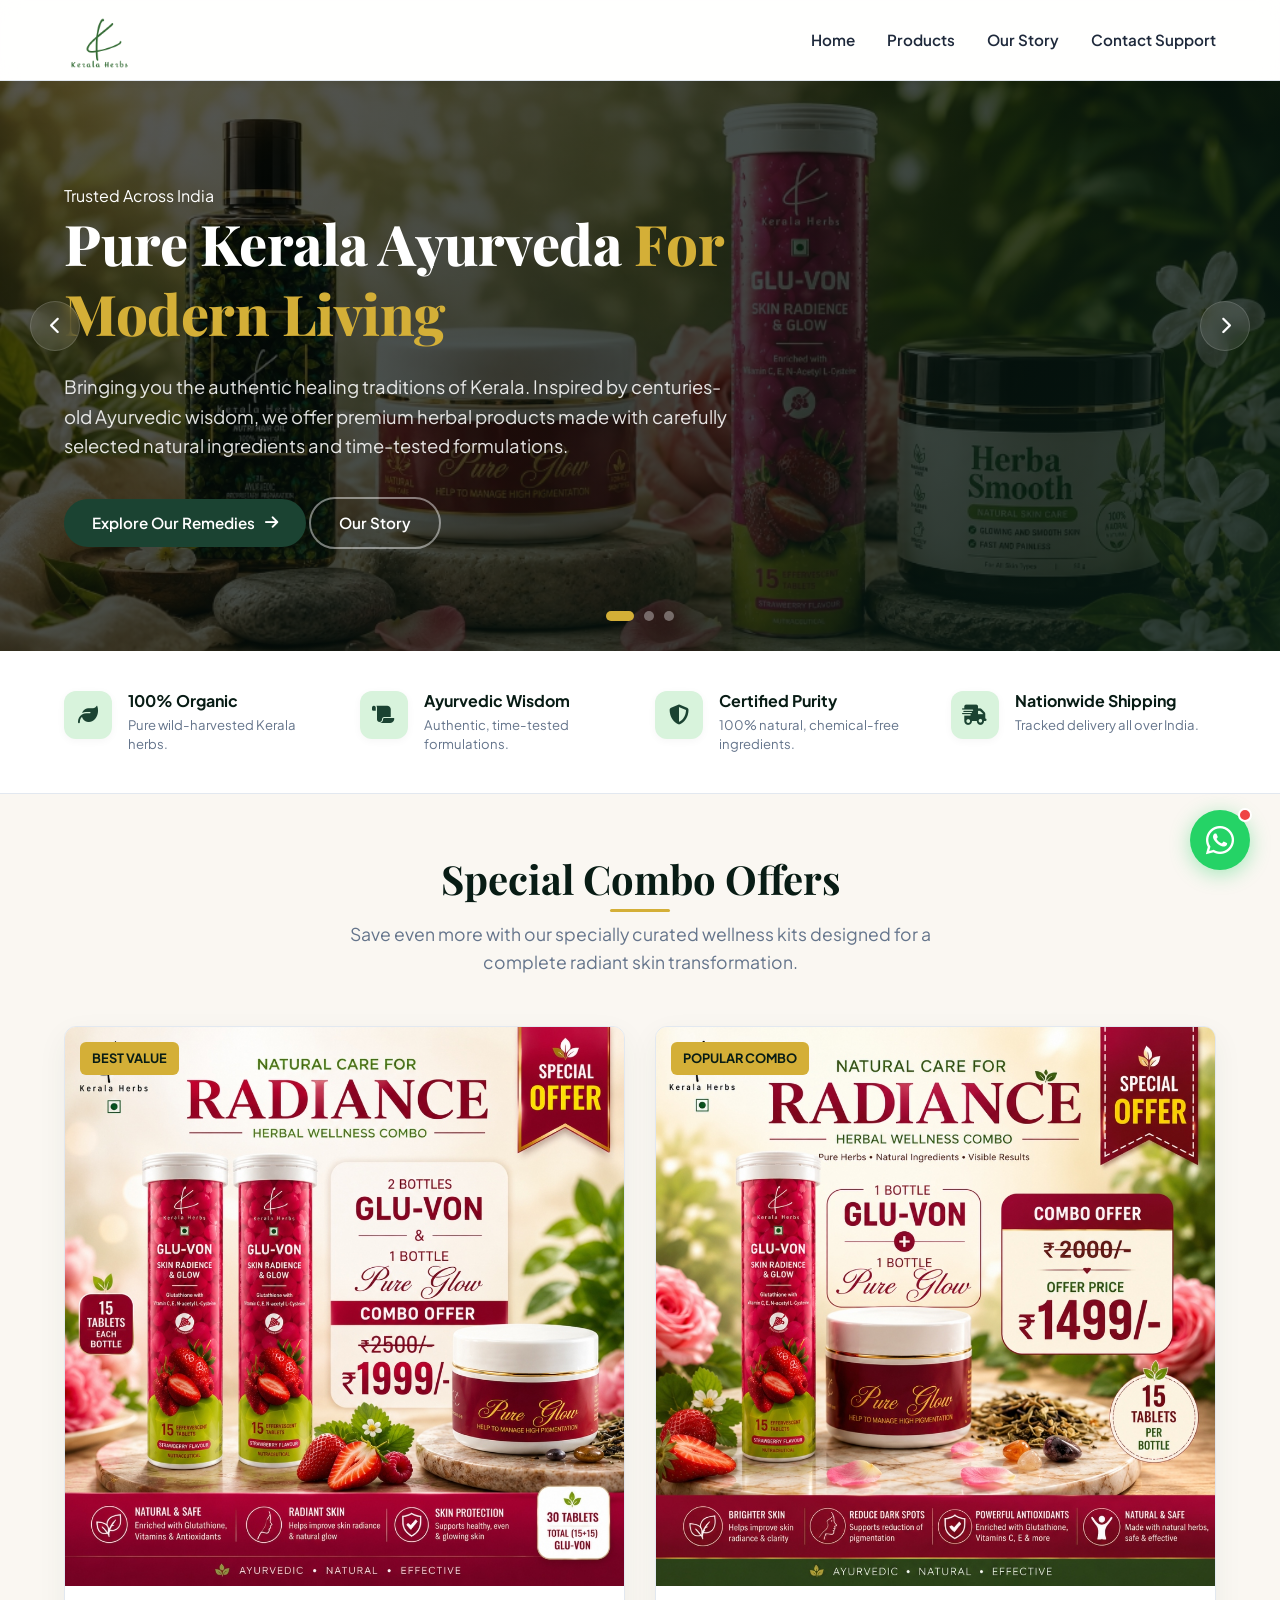
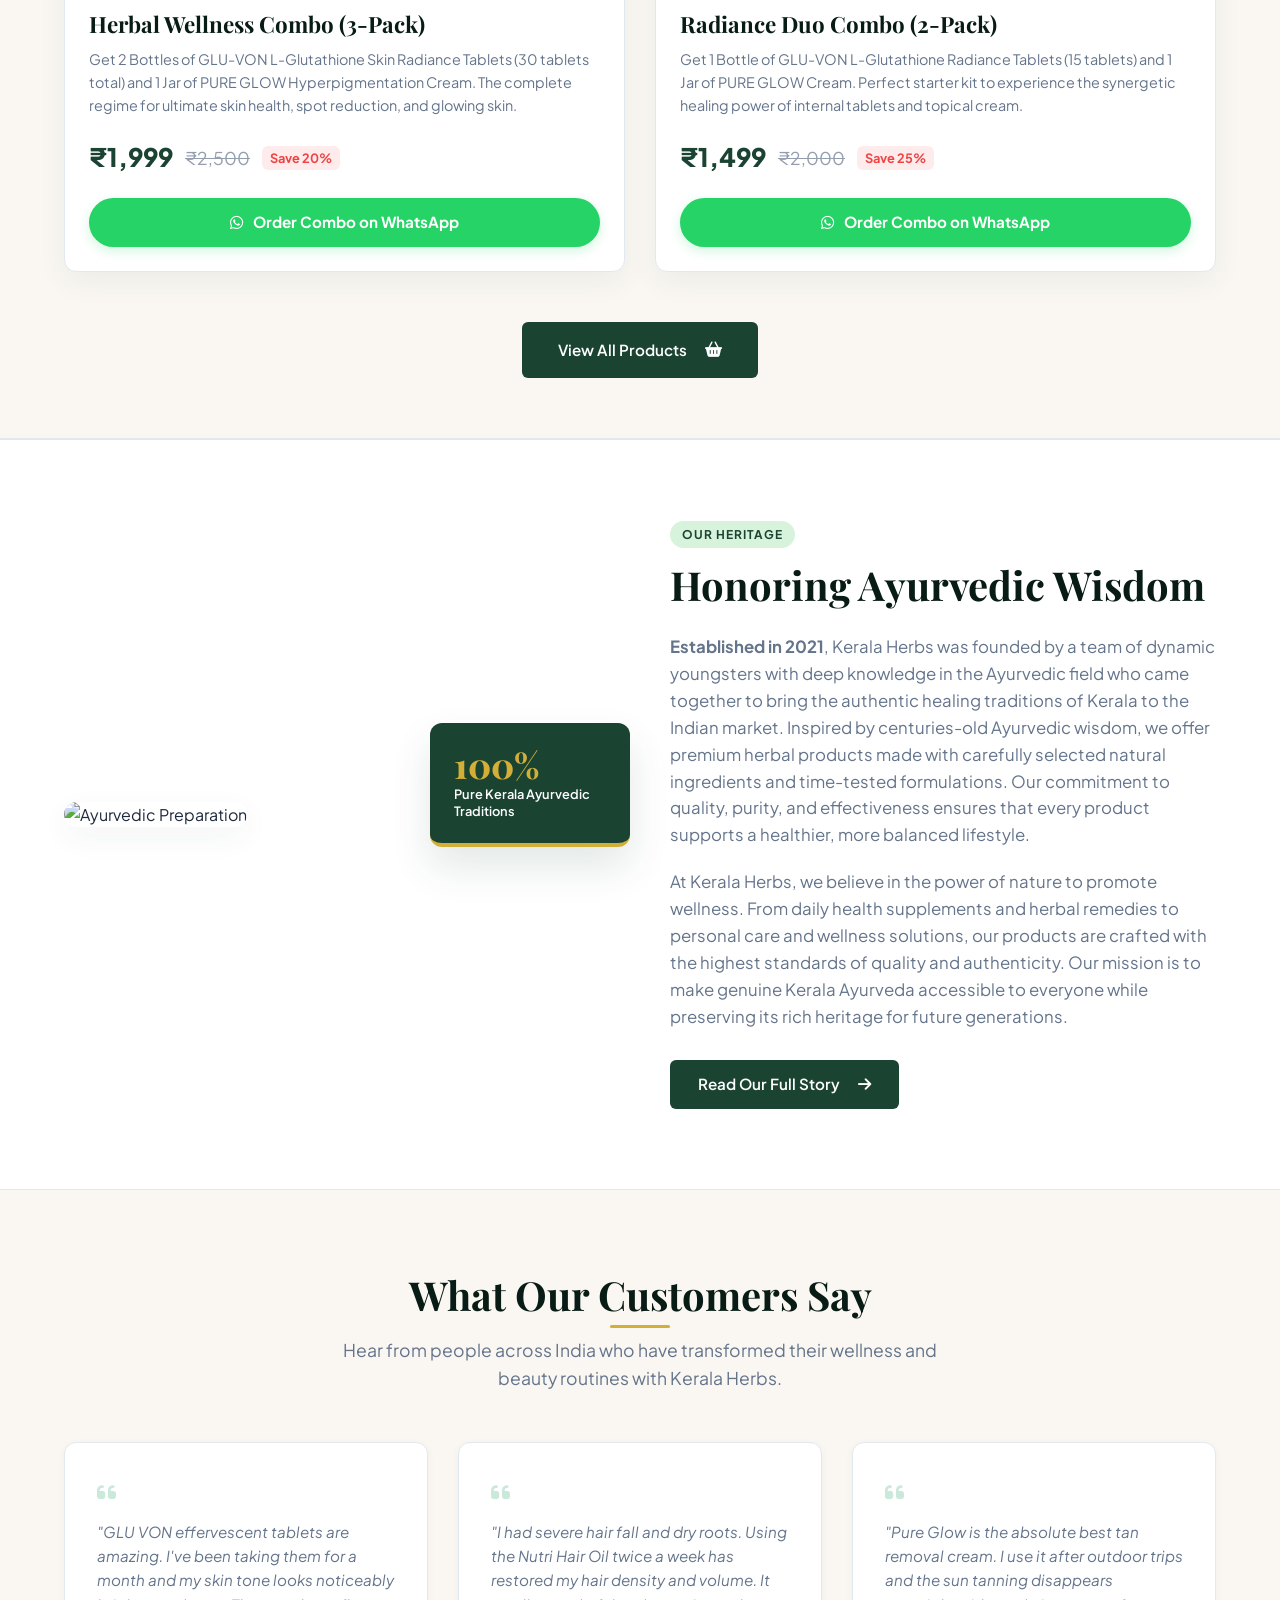
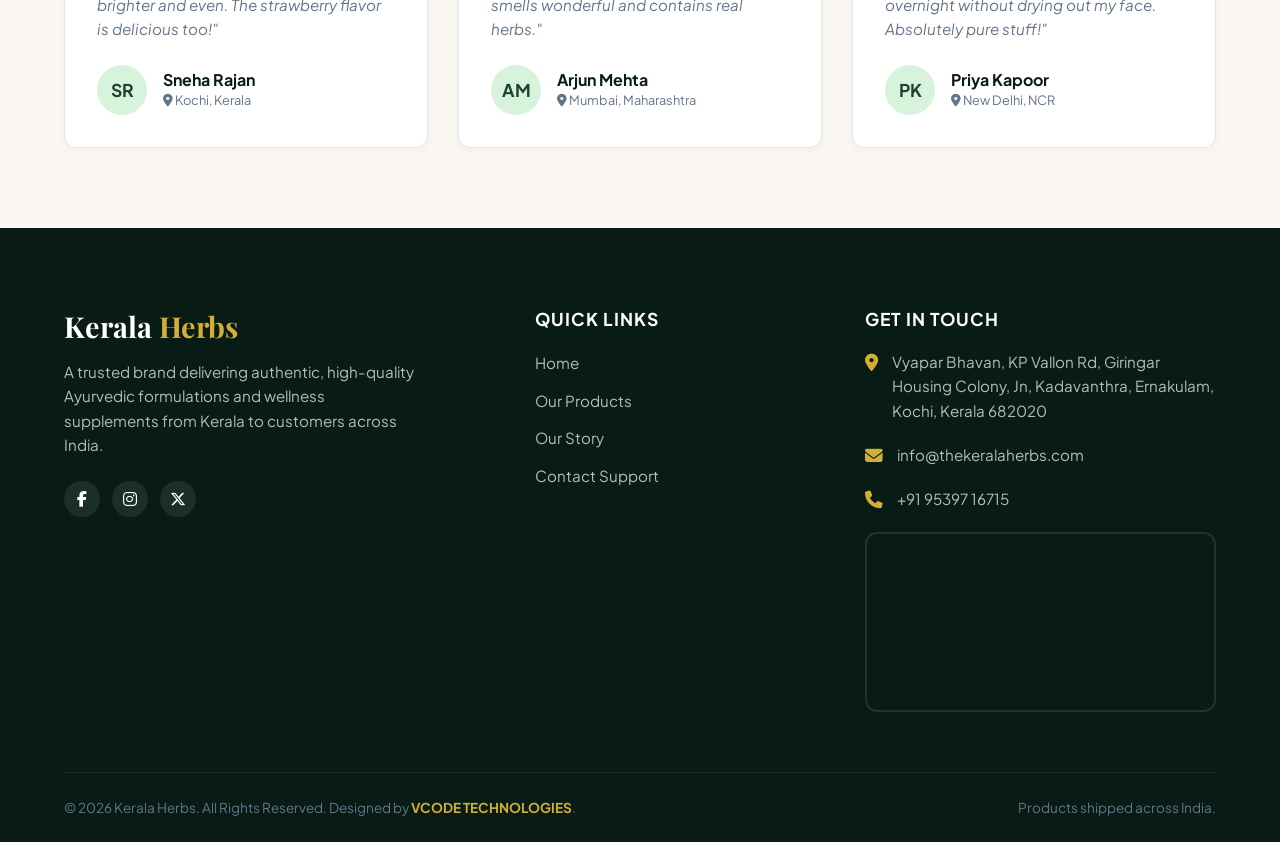
==== commit 43654104: "Release: Launched full multi-page responsive website live! Replaced temporary coming soon page with " ====
--- a/index.html
+++ b/index.html
@@ -3,229 +3,448 @@
 <head>
   <meta charset="UTF-8">
   <meta name="viewport" content="width=device-width, initial-scale=1.0">
-  <title>Kerala Herbs - Website Coming Soon</title>
+  <title>Kerala Herbs | Premium Authentic Ayurvedic Remedies & Wellness</title>
+  
+  <!-- Favicon -->
   <link rel="shortcut icon" href="assets/logo.png" type="image/png">
+  
+  <!-- SEO Meta Tags -->
+  <meta name="description" content="Kerala Herbs offers premium authentic Ayurvedic remedies, supplements, and skin/hair care products sourced directly from Kerala, India. Shop our remedies online.">
+  <meta name="keywords" content="Kerala Herbs, Ayurveda, Ayurvedic remedies, L-Glutathione tablets, tan removal cream, herbal hair removal, hair growth oil, Glu Von, Pure Glow, Herba Smooth, Nutri Hair Oil">
+  <meta name="author" content="Kerala Herbs">
+  <meta name="robots" content="index, follow">
+  <link rel="canonical" href="https://thekeralaherbs.com/index.html">
+
+  <!-- Open Graph Meta Tags -->
+  <meta property="og:title" content="Kerala Herbs | Premium Authentic Ayurvedic Remedies &amp; Wellness">
+  <meta property="og:description" content="Explore authentic, premium Ayurvedic remedies from Kerala. Shop GLU-VON L-Glutathione tablets, Pure Glow tan cream, Herba Smooth hair powder, and Nutri Hair Oil.">
+  <meta property="og:image" content="https://thekeralaherbs.com/assets/logo.png">
+  <meta property="og:url" content="https://thekeralaherbs.com/index.html">
+  <meta property="og:type" content="website">
+  <meta property="og:site_name" content="Kerala Herbs">
+
+  <!-- Twitter Card Meta Tags -->
+  <meta name="twitter:card" content="summary_large_image">
+  <meta name="twitter:title" content="Kerala Herbs | Premium Ayurvedic Remedies">
+  <meta name="twitter:description" content="Experience premium Ayurvedic wellness remedies from Kerala. Direct WhatsApp shopping and shipping across India.">
+  <meta name="twitter:image" content="https://thekeralaherbs.com/assets/logo.png">
+
+  <!-- Schema.org JSON-LD Structured Data -->
+  <script type="application/ld+json">
+  {
+    "@context": "https://schema.org",
+    "@type": "LocalBusiness",
+    "name": "Kerala Herbs",
+    "image": "https://thekeralaherbs.com/assets/logo.png",
+    "@id": "https://thekeralaherbs.com/#localbusiness",
+    "url": "https://thekeralaherbs.com/index.html",
+    "telephone": "+919539716715",
+    "email": "info@thekeralaherbs.com",
+    "address": {
+      "@type": "PostalAddress",
+      "streetAddress": "Vyapar Bhavan, KP Vallon Rd, Giringar Housing Colony, Jn, Kadavanthra",
+      "addressLocality": "Kochi",
+      "addressRegion": "Kerala",
+      "postalCode": "682020",
+      "addressCountry": "IN"
+    },
+    "sameAs": [
+      "https://www.facebook.com/p/Kerala-Herbs-61570918526560/",
+      "https://www.instagram.com/kerala_herbs_/"
+    ]
+  }
+  </script>
+  
+  <!-- Fonts & Icons -->
   <link rel="stylesheet" href="https://cdnjs.cloudflare.com/ajax/libs/font-awesome/6.4.0/css/all.min.css">
   
+  <!-- Stylesheet -->
+  <link rel="stylesheet" href="style.css?v=2.2">
+  
   <style>
-    /* Direct inline styles for instant loading and failsafe rendering */
-    @import url('https://fonts.googleapis.com/css2?family=Playfair+Display:ital,wght@0,400..900;1,400..900&family=Plus+Jakarta+Sans:wght@200..800&display=swap');
-    
-    :root {
-      --primary: #1b4332;
-      --primary-dark: #081c15;
-      --secondary: #d4af37;
-      --text-light: #ffffff;
-      --text-muted: #a3b19b;
-    }
-    
-    * {
-      margin: 0;
-      padding: 0;
-      box-sizing: border-box;
-    }
-    
-    body {
-      font-family: 'Plus Jakarta Sans', sans-serif;
-      background: radial-gradient(circle at center, var(--primary) 0%, var(--primary-dark) 100%);
-      color: var(--text-light);
-      min-height: 100vh;
-      display: flex;
-      flex-direction: column;
-      justify-content: space-between;
-      align-items: center;
-      padding: 40px 20px;
-      overflow-x: hidden;
-      position: relative;
-    }
-    
-    /* Background nature overlay decoration */
-    body::before {
-      content: '';
-      position: absolute;
-      top: 0;
-      left: 0;
-      width: 100%;
-      height: 100%;
-      background: url('https://images.unsplash.com/photo-1540555700478-4be289fbecef?q=80&w=1470&auto=format&fit=crop') no-repeat center center/cover;
-      opacity: 0.12;
-      z-index: 1;
-      pointer-events: none;
-    }
-    
-    .container {
-      max-width: 600px;
-      width: 100%;
-      text-align: center;
-      z-index: 2;
-      margin: auto;
-    }
-    
-    /* Card panel container */
-    .card {
-      background: rgba(255, 255, 255, 0.03);
-      backdrop-filter: blur(20px);
-      -webkit-backdrop-filter: blur(20px);
-      border: 1px solid rgba(255, 255, 255, 0.08);
-      border-radius: 24px;
-      padding: 50px 30px;
-      box-shadow: 0 20px 50px rgba(0, 0, 0, 0.3);
-      margin-bottom: 30px;
-      animation: fadeInUp 1s ease-out;
-    }
-    
-    /* Logo container styling */
-    .logo-container {
-      width: 130px;
-      height: 130px;
-      background: #ffffff;
-      border-radius: 50%;
-      margin: 0 auto 30px auto;
-      display: flex;
-      align-items: center;
-      justify-content: center;
-      box-shadow: 0 10px 25px rgba(0, 0, 0, 0.15);
-      border: 3px solid var(--secondary);
-      overflow: hidden;
-      position: relative;
-    }
-    
-    .logo-img {
-      width: 100%;
-      height: 100%;
-      object-fit: contain;
-      transform: scale(1.35); /* Zoom in to crop padding, matching main site */
-    }
-    
-    h1 {
-      font-family: 'Playfair Display', serif;
-      font-size: 2.5rem;
-      font-weight: 700;
-      margin-bottom: 8px;
-      letter-spacing: -0.5px;
-    }
-    
-    h1 span {
-      color: var(--secondary);
-      display: block;
-      font-size: 1.1rem;
-      font-family: 'Plus Jakarta Sans', sans-serif;
-      text-transform: uppercase;
-      letter-spacing: 4px;
-      margin-top: 10px;
-      font-weight: 600;
-    }
-    
-    .tagline {
-      font-size: 1.2rem;
-      color: var(--secondary);
-      font-weight: 600;
-      text-transform: uppercase;
-      letter-spacing: 3px;
-      margin-bottom: 20px;
-    }
-    
-    .description {
-      font-size: 1.05rem;
-      line-height: 1.6;
-      color: var(--text-muted);
-      margin-bottom: 35px;
-    }
-    
-    /* CTA button to WhatsApp */
-    .cta-btn {
-      display: inline-flex;
-      align-items: center;
-      gap: 10px;
-      background-color: #25d366; /* WhatsApp green */
-      color: #ffffff;
-      padding: 14px 30px;
-      border-radius: 50px;
-      font-weight: 600;
-      text-decoration: none;
-      font-size: 1.05rem;
-      box-shadow: 0 8px 20px rgba(37, 211, 102, 0.25);
-      transition: all 0.3s ease;
-    }
-    
-    .cta-btn:hover {
-      background-color: #1ebd58;
-      transform: translateY(-2px);
-      box-shadow: 0 12px 25px rgba(37, 211, 102, 0.35);
-    }
-    
-    /* Address section */
-    .footer {
-      z-index: 2;
-      text-align: center;
-      font-size: 0.85rem;
-      color: var(--text-muted);
-      max-width: 500px;
-      line-height: 1.5;
-    }
-    
-    .footer i {
-      color: var(--secondary);
-      margin-right: 5px;
-    }
-    
-    .footer-divider {
-      width: 40px;
-      height: 1px;
-      background: var(--secondary);
-      margin: 15px auto;
-      opacity: 0.5;
-    }
-    
-    @keyframes fadeInUp {
-      from {
-        opacity: 0;
-        transform: translateY(20px);
-      }
-      to {
-        opacity: 1;
-        transform: translateY(0);
-      }
-    }
-    
-    @media (max-width: 576px) {
-      .card {
-        padding: 40px 20px;
-      }
-      h1 {
-        font-size: 2rem;
+    @media (max-width: 992px) {
+      #nav-links-menu.nav-links {
+        background-color: #ffffff !important;
+        background: #ffffff !important;
       }
     }
   </style>
 </head>
 <body>
 
-  <div class="container">
-    <div class="card">
-      <div class="logo-container">
+  <!-- Header / Navigation Bar -->
+  <header class="header" id="home">
+    <div class="container nav-container">
+      <a href="#home" class="logo-link" id="nav-logo-link">
         <img src="assets/logo.png" alt="Kerala Herbs Logo" class="logo-img">
-      </div>
-      
-      <p class="tagline">Kerala Herbs</p>
-      <h1>Website Coming Soon<span>Authentic Ayurvedic Purity</span></h1>
-      
-      <div style="width: 50px; height: 2px; background: var(--secondary); margin: 20px auto 25px auto;"></div>
-      
-      <p class="description">
-        Bringing the authentic healing traditions of Kerala and premium, time-tested Ayurvedic formulations to wellness seekers all over India. We are polishing our store to bring you the finest herbal experience.
-      </p>
-      
-      <a href="https://wa.me/919539716715?text=Hi%20Kerala%20Herbs!%20I%20saw%20your%20coming%20soon%20page.%20Please%20let%20me%20know%20when%20you%20are%20live%2C%20I%20have%20some%20questions%20about%20your%20products!" target="_blank" class="cta-btn">
-        <i class="fa-brands fa-whatsapp" style="font-size: 1.3rem;"></i> Contact Support on WhatsApp
       </a>
+      
+      <nav>
+        <ul class="nav-links" id="nav-links-menu">
+          <li><a href="index.html" class="nav-link active" id="link-home">Home</a></li>
+          <li><a href="products.html" class="nav-link" id="link-products">Products</a></li>
+          <li><a href="about.html" class="nav-link" id="link-about">Our Story</a></li>
+          <li><a href="contact.html" class="nav-link" id="link-contact">Contact Support</a></li>
+        </ul>
+      </nav>
+      
+      <button class="mobile-toggle" id="menu-toggle" aria-label="Toggle Navigation Menu">
+        <span></span>
+        <span></span>
+        <span></span>
+      </button>
+    </div>
+  </header>
+
+  <!-- Hero Banner Slider Section -->
+  <section class="hero-slider-section" id="hero-slider">
+    <div class="slider-container">
+      
+      <!-- Slide 1: General Brand Slogan -->
+      <div class="slide active" style="background-image: linear-gradient(135deg, rgba(0, 0, 0, 0.65), rgba(8, 28, 21, 0.85)), url('assets/all_products_slide.jpg');">
+        <div class="container">
+          <div class="slide-content">
+            <div class="hero-badge-container">
+              <div class="hero-badge-dot"></div>
+              <span class="hero-badge-text">Trusted Across India</span>
+            </div>
+            <h1>Pure Kerala Ayurveda <span>For Modern Living</span></h1>
+            <p>Bringing you the authentic healing traditions of Kerala. Inspired by centuries-old Ayurvedic wisdom, we offer premium herbal products made with carefully selected natural ingredients and time-tested formulations.</p>
+            <div class="hero-ctas">
+              <a href="products.html" class="btn btn-primary">Explore Our Remedies <i class="fa-solid fa-arrow-right"></i></a>
+              <a href="about.html" class="btn btn-secondary" style="color: white; border-color: rgba(255,255,255,0.45);">Our Story</a>
+            </div>
+          </div>
+        </div>
+      </div>
+      
+      <!-- Slide 2: Hair Care Highlight -->
+      <div class="slide" style="background-image: linear-gradient(135deg, rgba(0, 0, 0, 0.65), rgba(8, 28, 21, 0.85)), url('assets/nutri_hair_oil_slide.jpg');">
+        <div class="container">
+          <div class="slide-content">
+            <div class="hero-badge-container">
+              <div class="hero-badge-dot"></div>
+              <span class="hero-badge-text">100% Herbal Hair Nourishment</span>
+            </div>
+            <h1>Nourish Your Hair <span>From Root To Tip</span></h1>
+            <p>Infused with organic Bhringraj, Amla, Brahmi, and 21 rare active herbs. Our Nutri Hair Oil stops hair fall, treats dry scalp, and stimulates deep, healthy growth naturally.</p>
+            <div class="hero-ctas">
+              <a href="products.html" class="btn btn-primary">Shop Nutri Hair Oil <i class="fa-solid fa-basket-shopping"></i></a>
+              <a href="https://wa.me/917994023463?text=Hi%20Kerala%20Herbs!%20I%27d%20like%20to%20order%20NUTRI%20HAIR%20OIL%20for%20healthy%20and%20strong%20hair.%20Please%20share%20details%20on%20price%20and%20delivery." target="_blank" class="btn btn-secondary" style="color: white; border-color: rgba(255,255,255,0.45);"><i class="fa-brands fa-whatsapp"></i> Buy Direct</a>
+            </div>
+          </div>
+        </div>
+      </div>
+      
+      <!-- Slide 3: Skin Care Highlight -->
+      <div class="slide" style="background-image: linear-gradient(135deg, rgba(0, 0, 0, 0.65), rgba(8, 28, 21, 0.85)), url('assets/pure_glow_slide.jpg');">
+        <div class="container">
+          <div class="slide-content">
+            <div class="hero-badge-container">
+              <div class="hero-badge-dot"></div>
+              <span class="hero-badge-text">Radiant &amp; Spotless Skin</span>
+            </div>
+            <h1>Unlock Your Skin's <span>Natural Glow</span></h1>
+            <p>Explore our premium skin remedies: GLU VON glutathione effervescent tablets for brightness, PURE GLOW for tan removal, and HERBA SMOOTH for painless, natural hair removal.</p>
+            <div class="hero-ctas">
+              <a href="products.html" class="btn btn-primary">Explore Skin Care <i class="fa-solid fa-arrow-right"></i></a>
+              <a href="https://wa.me/919037583804?text=Hi%20Kerala%20Herbs!%20I%27d%20like%20to%20order%20PURE%20GLOW%20for%20skin%20tan%20removal%20and%20glow.%20Please%20share%20details%20on%20price%20and%20delivery." target="_blank" class="btn btn-secondary" style="color: white; border-color: rgba(255,255,255,0.45);"><i class="fa-brands fa-whatsapp"></i> Buy Pure Glow</a>
+            </div>
+          </div>
+        </div>
+      </div>
+      
+    </div>
+    
+    <!-- Slider Navigation Controls -->
+    <button class="slider-arrow arrow-left" aria-label="Previous Slide" id="slider-prev-btn"><i class="fa-solid fa-chevron-left"></i></button>
+    <button class="slider-arrow arrow-right" aria-label="Next Slide" id="slider-next-btn"><i class="fa-solid fa-chevron-right"></i></button>
+    
+    <!-- Slider Pagination Dots -->
+    <div class="slider-dots-container" id="slider-dots"></div>
+  </section>
+
+  <!-- Pillars of Purity Section (Brief & Compact) -->
+  <section class="wisdom-section" id="wisdom" style="padding: 30px 0; border-bottom: 1px solid var(--border-color); background-color: var(--bg-white);">
+    <div class="container">
+      <div class="wisdom-brief-grid">
+        
+        <div class="wisdom-brief-item">
+          <div class="wisdom-brief-icon"><i class="fa-solid fa-leaf"></i></div>
+          <div class="wisdom-brief-content">
+            <h3>100% Organic</h3>
+            <p>Pure wild-harvested Kerala herbs.</p>
+          </div>
+        </div>
+        
+        <div class="wisdom-brief-item">
+          <div class="wisdom-brief-icon"><i class="fa-solid fa-scroll"></i></div>
+          <div class="wisdom-brief-content">
+            <h3>Ayurvedic Wisdom</h3>
+            <p>Authentic, time-tested formulations.</p>
+          </div>
+        </div>
+        
+        <div class="wisdom-brief-item">
+          <div class="wisdom-brief-icon"><i class="fa-solid fa-shield-halved"></i></div>
+          <div class="wisdom-brief-content">
+            <h3>Certified Purity</h3>
+            <p>100% natural, chemical-free ingredients.</p>
+          </div>
+        </div>
+        
+        <div class="wisdom-brief-item">
+          <div class="wisdom-brief-icon"><i class="fa-solid fa-truck-fast"></i></div>
+          <div class="wisdom-brief-content">
+            <h3>Nationwide Shipping</h3>
+            <p>Tracked delivery all over India.</p>
+          </div>
+        </div>
+        
+      </div>
+    </div>
+  </section>
+
+  <!-- Special Offers / Combos Section (Home Page) -->
+  <section class="offer-section" id="offers">
+    <div class="container">
+      <div class="section-header">
+        <h2>Special Combo Offers</h2>
+        <p>Save even more with our specially curated wellness kits designed for a complete radiant skin transformation.</p>
+      </div>
+
+      <div class="offer-grid">
+        
+        <!-- Combo 1: 2 Glu-Von + 1 Pure Glow -->
+        <div class="offer-card">
+          <div class="offer-img-box">
+            <span class="offer-badge">Best Value</span>
+            <img src="assets/combo_1.jpg" alt="2 Bottles Glu-Von &amp; 1 Pure Glow Combo" class="offer-img" loading="lazy">
+          </div>
+          <div class="offer-info">
+            <h3 class="offer-title">Herbal Wellness Combo (3-Pack)</h3>
+            <p class="offer-desc">Get 2 Bottles of GLU-VON L-Glutathione Skin Radiance Tablets (30 tablets total) and 1 Jar of PURE GLOW Hyperpigmentation Cream. The complete regime for ultimate skin health, spot reduction, and glowing skin.</p>
+            <div class="offer-price-row">
+              <span class="offer-price-current">₹1,999</span>
+              <span class="offer-price-original">₹2,500</span>
+              <span class="offer-price-save">Save 20%</span>
+            </div>
+            <a href="https://wa.me/919539716715?text=Hi%20Kerala%20Herbs!%20I%27d%20like%20to%20order%20the%203-Pack%20Herbal%20Wellness%20Combo%20%282%20GLU-VON%20%2B%201%20Pure%20Glow%20for%20%E2%82%B91999%29.%20Please%20share%20payment%20and%20delivery%20details." target="_blank" class="btn btn-whatsapp" style="width: 100%; text-align: center; justify-content: center;">
+              <i class="fa-brands fa-whatsapp"></i> Order Combo on WhatsApp
+            </a>
+          </div>
+        </div>
+
+        <!-- Combo 2: 1 Glu-Von + 1 Pure Glow -->
+        <div class="offer-card">
+          <div class="offer-img-box">
+            <span class="offer-badge">Popular Combo</span>
+            <img src="assets/combo_2.jpg" alt="1 Bottle Glu-Von &amp; 1 Pure Glow Combo" class="offer-img" loading="lazy">
+          </div>
+          <div class="offer-info">
+            <h3 class="offer-title">Radiance Duo Combo (2-Pack)</h3>
+            <p class="offer-desc">Get 1 Bottle of GLU-VON L-Glutathione Radiance Tablets (15 tablets) and 1 Jar of PURE GLOW Cream. Perfect starter kit to experience the synergetic healing power of internal tablets and topical cream.</p>
+            <div class="offer-price-row">
+              <span class="offer-price-current">₹1,499</span>
+              <span class="offer-price-original">₹2,000</span>
+              <span class="offer-price-save">Save 25%</span>
+            </div>
+            <a href="https://wa.me/919539716715?text=Hi%20Kerala%20Herbs!%20I%27d%20like%20to%20order%20the%202-Pack%20Radiance%20Duo%20Combo%20%281%20GLU-VON%20%2B%201%20Pure%20Glow%20for%20%E2%82%B91499%29.%20Please%20share%20payment%20and%20delivery%20details." target="_blank" class="btn btn-whatsapp" style="width: 100%; text-align: center; justify-content: center;">
+              <i class="fa-brands fa-whatsapp"></i> Order Combo on WhatsApp
+            </a>
+          </div>
+        </div>
+
+      </div>
+
+      <div style="text-align: center; margin-top: 50px;">
+        <a href="products.html" class="btn btn-primary" style="padding: 16px 36px; border-radius: var(--radius-sm);">View All Products <i class="fa-solid fa-basket-shopping" style="margin-left: 8px;"></i></a>
+      </div>
+    </div>
+  </section>
+
+  <!-- About Us Section -->
+  <section class="section-padding story-section" id="about">
+    <div class="container story-grid">
+      <div class="story-image-box">
+        <img src="https://images.unsplash.com/photo-1608571423902-eed4a5ad8108?q=80&w=687&auto=format&fit=crop" alt="Ayurvedic Preparation" class="story-img">
+        <div class="story-badge-overlay">
+          <div class="story-badge-num">100%</div>
+          <div class="story-badge-txt">Pure Kerala Ayurvedic Traditions</div>
+        </div>
+      </div>
+      
+      <div class="story-content">
+        <span class="badge badge-tag" style="margin-bottom: 12px;">Our Heritage</span>
+        <h2>Honoring Ayurvedic Wisdom</h2>
+        <p><strong>Established in 2021</strong>, Kerala Herbs was founded by a team of dynamic youngsters with deep knowledge in the Ayurvedic field who came together to bring the authentic healing traditions of Kerala to the Indian market. Inspired by centuries-old Ayurvedic wisdom, we offer premium herbal products made with carefully selected natural ingredients and time-tested formulations. Our commitment to quality, purity, and effectiveness ensures that every product supports a healthier, more balanced lifestyle.</p>
+        <p>At Kerala Herbs, we believe in the power of nature to promote wellness. From daily health supplements and herbal remedies to personal care and wellness solutions, our products are crafted with the highest standards of quality and authenticity. Our mission is to make genuine Kerala Ayurveda accessible to everyone while preserving its rich heritage for future generations.</p>
+        
+        <div style="margin-top: 30px;">
+          <a href="about.html" class="btn btn-primary" style="padding: 12px 28px; border-radius: var(--radius-sm);">Read Our Full Story <i class="fa-solid fa-arrow-right" style="margin-left: 8px;"></i></a>
+        </div>
+      </div>
+    </div>
+  </section>
+
+  <!-- Testimonials Section -->
+  <section class="section-padding testimonials-section">
+    <div class="container">
+      <div class="section-header">
+        <h2>What Our Customers Say</h2>
+        <p>Hear from people across India who have transformed their wellness and beauty routines with Kerala Herbs.</p>
+      </div>
+
+      <div class="testimonials-grid">
+        <!-- Review 1 -->
+        <div class="testimonial-card">
+          <div class="testimonial-quote"><i class="fa-solid fa-quote-left"></i></div>
+          <p class="testimonial-text">"GLU VON effervescent tablets are amazing. I've been taking them for a month and my skin tone looks noticeably brighter and even. The strawberry flavor is delicious too!"</p>
+          <div class="testimonial-author">
+            <div class="author-avatar">SR</div>
+            <div class="author-info">
+              <h4>Sneha Rajan</h4>
+              <p><i class="fa-solid fa-location-dot"></i> Kochi, Kerala</p>
+            </div>
+          </div>
+        </div>
+        
+        <!-- Review 2 -->
+        <div class="testimonial-card">
+          <div class="testimonial-quote"><i class="fa-solid fa-quote-left"></i></div>
+          <p class="testimonial-text">"I had severe hair fall and dry roots. Using the Nutri Hair Oil twice a week has restored my hair density and volume. It smells wonderful and contains real herbs."</p>
+          <div class="testimonial-author">
+            <div class="author-avatar">AM</div>
+            <div class="author-info">
+              <h4>Arjun Mehta</h4>
+              <p><i class="fa-solid fa-location-dot"></i> Mumbai, Maharashtra</p>
+            </div>
+          </div>
+        </div>
+
+        <!-- Review 3 -->
+        <div class="testimonial-card">
+          <div class="testimonial-quote"><i class="fa-solid fa-quote-left"></i></div>
+          <p class="testimonial-text">"Pure Glow is the absolute best tan removal cream. I use it after outdoor trips and the sun tanning disappears overnight without drying out my face. Absolutely pure stuff!"</p>
+          <div class="testimonial-author">
+            <div class="author-avatar">PK</div>
+            <div class="author-info">
+              <h4>Priya Kapoor</h4>
+              <p><i class="fa-solid fa-location-dot"></i> New Delhi, NCR</p>
+            </div>
+          </div>
+        </div>
+      </div>
+    </div>
+  </section>
+
+  <!-- Contact & Footer Section -->
+  <footer class="footer" id="contact">
+    <div class="container">
+      <div class="footer-grid">
+        <!-- Col 1: Brand Info -->
+        <div class="footer-info-brand">
+          <h3>Kerala <span>Herbs</span></h3>
+          <p>A trusted brand delivering authentic, high-quality Ayurvedic formulations and wellness supplements from Kerala to customers across India.</p>
+          <div class="footer-socials">
+            <a href="https://www.facebook.com/p/Kerala-Herbs-61570918526560/" target="_blank" class="social-link" aria-label="Facebook"><i class="fa-brands fa-facebook-f"></i></a>
+            <a href="https://www.instagram.com/kerala_herbs_/" target="_blank" class="social-link" aria-label="Instagram"><i class="fa-brands fa-instagram"></i></a>
+            <a href="#" class="social-link" aria-label="Twitter"><i class="fa-brands fa-x-twitter"></i></a>
+          </div>
+        </div>
+
+        <!-- Col 2: Useful Links -->
+        <div>
+          <h4 class="footer-links-title">Quick Links</h4>
+          <ul class="footer-links-list">
+            <li><a href="index.html">Home</a></li>
+            <li><a href="products.html">Our Products</a></li>
+            <li><a href="about.html">Our Story</a></li>
+            <li><a href="contact.html">Contact Support</a></li>
+          </ul>
+        </div>
+
+        <!-- Col 3: Contact details & Map -->
+        <div>
+          <h4 class="footer-links-title">Get In Touch</h4>
+          <div class="footer-contact-item">
+            <i class="fa-solid fa-location-dot"></i>
+            <p>Vyapar Bhavan, KP Vallon Rd, Giringar Housing Colony, Jn, Kadavanthra, Ernakulam, Kochi, Kerala 682020</p>
+          </div>
+          <div class="footer-contact-item">
+            <i class="fa-solid fa-envelope"></i>
+            <p>info@thekeralaherbs.com</p>
+          </div>
+          <div class="footer-contact-item">
+            <i class="fa-solid fa-phone"></i>
+            <p>+91 95397 16715</p>
+          </div>
+          
+          <!-- Embedded Google Map -->
+          <div class="footer-map-container">
+            <iframe 
+              src="https://www.google.com/maps/embed?pb=!1m18!1m12!1m3!1d3929.3524673628795!2d76.29749507503099!3d9.962835890140778!2m3!1f0!2f0!3f0!3m2!1i1024!2i768!4f13.1!3m3!1m2!1s0x3b080d3cecd44927%3A0xe546b5a32ec485fe!2sKP%20Vallon%20Rd%2C%20Kadavanthra%2C%20Kochi%2C%20Ernakulam%2C%20Kerala%20682020!5e0!3m2!1sen!2sin!4v1710928238423!5m2!1sen!2sin" 
+              width="100%" 
+              height="100%" 
+              style="border:0;" 
+              allowfullscreen="" 
+              loading="lazy" 
+              referrerpolicy="no-referrer-when-downgrade">
+            </iframe>
+          </div>
+        </div>
+      </div>
+
+      <!-- Copyright Bottom Bar -->
+      <div class="footer-bottom">
+        <p>&copy; 2026 Kerala Herbs. All Rights Reserved. Designed by <a href="https://vcode.in/" target="_blank" style="color: var(--secondary); text-decoration: none; font-weight: 700;">VCODE TECHNOLOGIES</a>.</p>
+        <p>Products shipped across India.</p>
+      </div>
+    </div>
+  </footer>
+
+  <!-- Floating WhatsApp Chat Widget -->
+  <div class="wa-widget" id="whatsapp-widget">
+    <!-- Floating Button -->
+    <div class="wa-btn" id="wa-btn-toggle" aria-label="Open Chat Support">
+      <i class="fa-brands fa-whatsapp"></i>
+      <div class="wa-btn-badge" id="wa-badge"></div>
+    </div>
+
+    <!-- Chat Popup Panel -->
+    <div class="wa-popup" id="wa-popup-panel">
+      <div class="wa-popup-header">
+        <div class="wa-popup-profile">
+          <div class="wa-profile-avatar">
+            KH
+            <div class="wa-profile-avatar-active"></div>
+          </div>
+          <div class="wa-profile-info">
+            <h4>Kerala Herbs Support</h4>
+            <p>Typically replies in minutes</p>
+          </div>
+        </div>
+        <button class="wa-popup-close" id="wa-popup-close-btn" aria-label="Close Chat Window">
+          <i class="fa-solid fa-xmark"></i>
+        </button>
+      </div>
+
+      <div class="wa-popup-body">
+        <div class="wa-chat-bubble">
+          Namaste! 🙏 Welcome to Kerala Herbs. How can we help you today with your wellness journey?
+          <span class="wa-chat-time" id="chat-time-stamp">14:32</span>
+        </div>
+      </div>
+
+      <div class="wa-popup-footer">
+        <a href="https://wa.me/919539716715?text=Hi%20Kerala%20Herbs!%20I%20have%20some%20questions%20about%20your%20Ayurvedic%20products.%20Can%20you%20please%20help%20me%3F" target="_blank" class="btn btn-whatsapp" style="width: 100%; border-radius: var(--radius-md); padding: 10px;" id="wa-popup-start-chat-btn">
+          <i class="fa-brands fa-whatsapp"></i> Start Chat
+        </a>
+      </div>
     </div>
   </div>
 
-  <div class="footer">
-    <p><i class="fa-solid fa-location-dot"></i> Vyapar Bhavan, KP Vallon Rd, Kadavanthra, Ernakulam, Kochi, Kerala 682020</p>
-    <div class="footer-divider"></div>
-    <p>&copy; 2026 Kerala Herbs. All Rights Reserved.</p>
-  </div>
-
+  <!-- Javascript File -->
+  <script src="script.js"></script>
 </body>
 </html>
--- a/style.css
+++ b/style.css
@@ -0,0 +1,1580 @@
+/* 
+   Kerala Herbs - Style Sheet
+   Premium Ayurvedic Wellness E-Commerce Visual Design
+*/
+
+@import url('https://fonts.googleapis.com/css2?family=Playfair+Display:ital,wght@0,400..900;1,400..900&family=Plus+Jakarta+Sans:ital,wght@0,200..800;1,200..800&display=swap');
+
+:root {
+  --primary: #1b4332;       /* Deep Forest Green */
+  --primary-light: #2d6a4f; /* Light Forest Green */
+  --primary-dark: #081c15;  /* Dark Forest Green */
+  --secondary: #d4af37;     /* Elegant Gold */
+  --secondary-light: #f1c40f; /* Vibrant Gold Accent */
+  --secondary-dark: #9a7b1c;  /* Antique Gold Accent */
+  --accent: #52b788;        /* Fresh Sage Green */
+  --accent-light: #d8f3dc;  /* Very Soft Sage Green */
+  --bg-cream: #faf7f2;      /* Warm Herbal Cream Background */
+  --bg-card: #ffffff;
+  --bg-white: #ffffff;
+  --text-dark: #1e293b;
+  --text-muted: #64748b;
+  --text-light: #ffffff;
+  --border-color: #e2e8f0;
+  
+  --shadow-sm: 0 2px 8px rgba(0, 0, 0, 0.04);
+  --shadow-md: 0 10px 30px rgba(27, 67, 50, 0.06);
+  --shadow-lg: 0 20px 40px rgba(27, 67, 50, 0.12);
+  
+  --radius-sm: 6px;
+  --radius-md: 12px;
+  --radius-lg: 20px;
+  --radius-full: 9999px;
+  
+  --font-serif: 'Playfair Display', Georgia, serif;
+  --font-sans: 'Plus Jakarta Sans', system-ui, -apple-system, sans-serif;
+  --transition: all 0.3s cubic-bezier(0.4, 0, 0.2, 1);
+  --max-width: 1200px;
+}
+
+/* Base Reset */
+*, *::before, *::after {
+  box-sizing: border-box;
+  margin: 0;
+  padding: 0;
+}
+
+html {
+  scroll-behavior: smooth;
+  font-size: 16px;
+}
+
+body {
+  font-family: var(--font-sans);
+  background-color: var(--bg-cream);
+  color: var(--text-dark);
+  line-height: 1.6;
+  overflow-x: hidden;
+  -webkit-font-smoothing: antialiased;
+}
+
+/* Typography Utility */
+h1, h2, h3, h4 {
+  font-family: var(--font-serif);
+  font-weight: 700;
+  line-height: 1.25;
+  color: var(--primary-dark);
+}
+
+p {
+  color: var(--text-muted);
+}
+
+a {
+  text-decoration: none;
+  color: inherit;
+  transition: var(--transition);
+}
+
+/* Button & Badge Styles */
+.btn {
+  display: inline-flex;
+  align-items: center;
+  justify-content: center;
+  gap: 10px;
+  padding: 12px 28px;
+  font-family: var(--font-sans);
+  font-size: 0.95rem;
+  font-weight: 600;
+  border-radius: var(--radius-full);
+  border: none;
+  cursor: pointer;
+  transition: var(--transition);
+}
+
+.btn-primary {
+  background-color: var(--primary);
+  color: var(--text-light);
+}
+
+.btn-primary:hover {
+  background-color: var(--primary-light);
+  transform: translateY(-2px);
+  box-shadow: 0 8px 20px rgba(27, 67, 50, 0.2);
+}
+
+.btn-secondary {
+  background-color: transparent;
+  color: var(--primary);
+  border: 2px solid var(--primary);
+}
+
+.btn-secondary:hover {
+  background-color: var(--primary);
+  color: var(--text-light);
+  transform: translateY(-2px);
+}
+
+.btn-whatsapp {
+  background-color: #25d366;
+  color: var(--text-light);
+  font-weight: 700;
+  box-shadow: 0 4px 12px rgba(37, 211, 102, 0.2);
+}
+
+.btn-whatsapp:hover {
+  background-color: #128c7e;
+  transform: translateY(-3px);
+  box-shadow: 0 8px 24px rgba(37, 211, 102, 0.35);
+}
+
+.badge {
+  display: inline-block;
+  padding: 4px 12px;
+  font-size: 0.75rem;
+  font-weight: 700;
+  text-transform: uppercase;
+  border-radius: var(--radius-full);
+  letter-spacing: 1px;
+}
+
+.badge-tag {
+  background-color: var(--accent-light);
+  color: var(--primary);
+}
+
+.badge-discount {
+  background-color: #ef4444;
+  color: var(--text-light);
+}
+
+/* Layout Elements */
+.container {
+  width: 100%;
+  max-width: var(--max-width);
+  margin: 0 auto;
+  padding: 0 24px;
+}
+
+.section-padding {
+  padding: 80px 0;
+}
+
+@media (max-width: 768px) {
+  .section-padding {
+    padding: 60px 0;
+  }
+}
+
+.section-header {
+  text-align: center;
+  max-width: 600px;
+  margin: 0 auto 50px auto;
+}
+
+.section-header h2 {
+  font-size: 2.5rem;
+  margin-bottom: 16px;
+  position: relative;
+  display: inline-block;
+}
+
+.section-header h2::after {
+  content: '';
+  position: absolute;
+  bottom: -8px;
+  left: 50%;
+  transform: translateX(-50%);
+  width: 60px;
+  height: 3px;
+  background: var(--secondary);
+  border-radius: var(--radius-full);
+}
+
+.section-header p {
+  font-size: 1.1rem;
+}
+
+/* Header & Navigation */
+.header {
+  background-color: rgba(255, 255, 255, 0.9);
+  backdrop-filter: blur(10px);
+  position: sticky;
+  top: 0;
+  left: 0;
+  width: 100%;
+  z-index: 200; /* Set high z-index to stay on top of slides */
+  border-bottom: 1px solid var(--border-color);
+  box-shadow: var(--shadow-sm);
+}
+
+.nav-container {
+  display: flex;
+  align-items: center;
+  justify-content: space-between;
+  height: 80px;
+}
+
+.logo-link {
+  display: flex;
+  align-items: center;
+  justify-content: center;
+  height: 70px;
+  width: 70px;
+  overflow: hidden;
+  border-radius: var(--radius-sm);
+}
+
+.logo-img {
+  width: 100%;
+  height: 100%;
+  object-fit: contain;
+  transform: scale(1.35); /* Zoom in to crop white padding */
+  transition: var(--transition);
+}
+
+.nav-links {
+  display: flex;
+  align-items: center;
+  gap: 32px;
+  list-style: none;
+}
+
+.nav-link {
+  font-weight: 600;
+  font-size: 0.95rem;
+  color: var(--text-dark);
+  position: relative;
+  padding: 8px 0;
+}
+
+.nav-link::after {
+  content: '';
+  position: absolute;
+  bottom: 0;
+  left: 0;
+  width: 0;
+  height: 2px;
+  background-color: var(--primary);
+  transition: var(--transition);
+}
+
+.nav-link:hover::after,
+.nav-link.active::after {
+  width: 100%;
+}
+
+.nav-link:hover {
+  color: var(--primary);
+}
+
+.nav-contact-btn {
+  display: flex;
+  align-items: center;
+  gap: 8px;
+  font-weight: 700;
+  color: var(--primary);
+  border: 1px solid var(--primary);
+  padding: 8px 18px;
+  border-radius: var(--radius-full);
+}
+
+.nav-contact-btn:hover {
+  background-color: var(--primary);
+  color: var(--text-light);
+}
+
+/* Mobile Menu Toggle */
+.mobile-toggle {
+  display: none;
+  background: none;
+  border: none;
+  cursor: pointer;
+  padding: 4px;
+}
+
+.mobile-toggle span {
+  display: block;
+  width: 24px;
+  height: 2px;
+  background-color: var(--primary);
+  margin: 5px 0;
+  transition: var(--transition);
+}
+
+/* Responsive Navigation */
+@media (max-width: 992px) {
+  .mobile-toggle {
+    display: block;
+  }
+  
+  .nav-links {
+    position: absolute;
+    top: 80px;
+    right: 24px;
+    left: auto;
+    width: calc(100% - 48px);
+    max-width: 280px;
+    height: auto;
+    background-color: #ffffff !important; /* Force solid white background */
+    border-radius: var(--radius-md);
+    box-shadow: var(--shadow-lg);
+    border: 1px solid var(--border-color);
+    flex-direction: column;
+    align-items: stretch;
+    padding: 16px;
+    gap: 8px;
+    opacity: 0;
+    visibility: hidden;
+    transform: translateY(-10px);
+    transition: all 0.3s cubic-bezier(0.4, 0, 0.2, 1);
+    z-index: 199;
+  }
+  
+  .nav-links.active {
+    opacity: 1;
+    visibility: visible;
+    transform: translateY(0);
+  }
+  
+  .nav-link {
+    font-size: 0.95rem;
+    padding: 10px 14px;
+    display: block;
+    width: 100%;
+    border-radius: var(--radius-sm);
+    color: var(--text-dark) !important;
+    text-align: center;
+    transition: var(--transition);
+  }
+  
+  .nav-link:hover, .nav-link.active {
+    background-color: var(--accent-light);
+    color: var(--primary) !important;
+  }
+  
+  .nav-link::after {
+    display: none !important;
+  }
+  
+  .nav-contact-btn {
+    display: none; /* Hide on mobile navbar list or place at bottom */
+  }
+}
+
+/* Hero Banner Slider Section */
+.hero-slider-section {
+  position: relative;
+  height: 650px;
+  overflow: hidden;
+  color: var(--text-light);
+  margin-top: -80px; /* Pull slider up under the sticky header */
+  padding-top: 80px;  /* Push slide content back down to offset the header overlap */
+}
+
+@media (max-width: 768px) {
+  .hero-slider-section {
+    height: auto;
+    min-height: 520px;
+    margin-top: -80px;
+    padding-top: 80px;
+  }
+}
+
+.slider-container {
+  width: 100%;
+  height: 100%;
+  position: relative;
+}
+
+.slide {
+  position: absolute;
+  top: 0;
+  left: 0;
+  width: 100%;
+  height: 100%;
+  opacity: 0;
+  visibility: hidden;
+  display: flex;
+  align-items: center;
+  background-size: cover !important;
+  background-position: center center !important;
+  background-repeat: no-repeat !important;
+  transition: opacity 0.8s cubic-bezier(0.4, 0, 0.2, 1), visibility 0.8s cubic-bezier(0.4, 0, 0.2, 1);
+  z-index: 1;
+}
+
+@media (max-width: 768px) {
+  .slide {
+    position: relative;
+    padding: 80px 0;
+    display: none; /* simple fallback for non-js or basic layout */
+  }
+  .slide.active {
+    display: flex;
+  }
+}
+
+.slide.active {
+  opacity: 1;
+  visibility: visible;
+  z-index: 2;
+}
+
+.slide-content {
+  max-width: 680px;
+  transform: translateY(20px);
+  opacity: 0;
+  transition: transform 0.8s cubic-bezier(0.4, 0, 0.2, 1) 0.2s, opacity 0.8s cubic-bezier(0.4, 0, 0.2, 1) 0.2s;
+}
+
+.slide.active .slide-content {
+  transform: translateY(0);
+  opacity: 1;
+}
+
+.slide-content h1 {
+  font-size: 3.5rem;
+  font-weight: 800;
+  color: var(--text-light);
+  margin-bottom: 24px;
+  letter-spacing: -0.5px;
+}
+
+.slide-content h1 span {
+  color: var(--secondary);
+}
+
+.slide-content p {
+  font-size: 1.15rem;
+  color: rgba(255, 255, 255, 0.88);
+  margin-bottom: 36px;
+}
+
+@media (max-width: 992px) {
+  .slide {
+    text-align: center;
+  }
+  
+  .slide-content {
+    margin: 0 auto;
+  }
+  
+  .slide-content h1 {
+    font-size: 2.8rem;
+  }
+}
+
+@media (max-width: 576px) {
+  .slide-content h1 {
+    font-size: 2.2rem;
+  }
+  
+  .slide-content p {
+    font-size: 1rem;
+    margin-bottom: 24px;
+  }
+}
+
+/* Slider Arrows */
+.slider-arrow {
+  position: absolute;
+  top: 50%;
+  transform: translateY(-50%);
+  background-color: rgba(255, 255, 255, 0.1);
+  border: 1px solid rgba(255, 255, 255, 0.15);
+  backdrop-filter: blur(8px);
+  color: var(--text-light);
+  width: 50px;
+  height: 50px;
+  border-radius: 50%;
+  cursor: pointer;
+  z-index: 10;
+  display: flex;
+  align-items: center;
+  justify-content: center;
+  font-size: 1.1rem;
+  transition: var(--transition);
+}
+
+.slider-arrow:hover {
+  background-color: var(--secondary);
+  border-color: var(--secondary);
+  color: var(--primary-dark);
+}
+
+.arrow-left {
+  left: 30px;
+}
+
+.arrow-right {
+  right: 30px;
+}
+
+@media (max-width: 992px) {
+  .slider-arrow {
+    display: none; /* Hide arrows on mobile/tablet for swipe/dot convenience */
+  }
+}
+
+/* Slider Dots */
+.slider-dots-container {
+  position: absolute;
+  bottom: 30px;
+  left: 50%;
+  transform: translateX(-50%);
+  z-index: 10;
+  display: flex;
+  gap: 10px;
+}
+
+.slider-dot {
+  width: 10px;
+  height: 10px;
+  border-radius: 50%;
+  background-color: rgba(255, 255, 255, 0.35);
+  border: none;
+  cursor: pointer;
+  transition: var(--transition);
+}
+
+.slider-dot:hover {
+  background-color: rgba(255, 255, 255, 0.7);
+}
+
+.slider-dot.active {
+  background-color: var(--secondary);
+  width: 28px;
+  border-radius: var(--radius-full);
+}
+
+/* Wisdom & Sourcing Section (Brief & Compact) */
+.wisdom-section {
+  background-color: var(--bg-white);
+  border-bottom: 1px solid var(--border-color);
+}
+
+.wisdom-brief-grid {
+  display: grid;
+  grid-template-columns: repeat(4, 1fr);
+  gap: 30px;
+}
+
+@media (max-width: 1200px) {
+  .wisdom-brief-grid {
+    grid-template-columns: repeat(2, 1fr);
+    gap: 24px;
+  }
+}
+
+@media (max-width: 650px) {
+  .wisdom-brief-grid {
+    grid-template-columns: 1fr;
+    gap: 20px;
+  }
+}
+
+.wisdom-brief-item {
+  display: flex;
+  align-items: flex-start;
+  gap: 16px;
+  padding: 10px 0;
+}
+
+.wisdom-brief-icon {
+  background-color: var(--accent-light);
+  color: var(--primary);
+  width: 48px;
+  height: 48px;
+  border-radius: var(--radius-md);
+  display: flex;
+  align-items: center;
+  justify-content: center;
+  font-size: 1.25rem;
+  flex-shrink: 0;
+  box-shadow: var(--shadow-sm);
+  transition: var(--transition);
+}
+
+.wisdom-brief-item:hover .wisdom-brief-icon {
+  background-color: var(--primary);
+  color: var(--text-light);
+  transform: translateY(-2px);
+}
+
+.wisdom-brief-content h3 {
+  font-family: var(--font-sans);
+  font-size: 1rem;
+  font-weight: 700;
+  color: var(--primary-dark);
+  margin-bottom: 4px;
+}
+
+.wisdom-brief-content p {
+  font-size: 0.82rem;
+  line-height: 1.45;
+  color: var(--text-muted);
+  margin: 0;
+}
+
+/* Products Section */
+.products-section {
+  background-color: var(--bg-cream);
+}
+
+.products-filter-container {
+  display: flex;
+  justify-content: center;
+  gap: 12px;
+  margin-bottom: 40px;
+  flex-wrap: wrap;
+}
+
+.filter-btn {
+  background-color: var(--bg-white);
+  border: 1px solid var(--border-color);
+  padding: 8px 20px;
+  border-radius: var(--radius-full);
+  font-weight: 600;
+  font-size: 0.9rem;
+  cursor: pointer;
+  transition: var(--transition);
+}
+
+.filter-btn:hover {
+  border-color: var(--primary);
+  color: var(--primary);
+}
+
+.filter-btn.active {
+  background-color: var(--primary);
+  color: var(--text-light);
+  border-color: var(--primary);
+}
+
+/* Products Grid & Cards */
+.products-grid {
+  display: grid;
+  grid-template-columns: repeat(3, 1fr);
+  gap: 30px;
+}
+
+@media (max-width: 992px) {
+  .products-grid {
+    grid-template-columns: repeat(2, 1fr);
+  }
+}
+
+@media (max-width: 768px) {
+  .products-grid {
+    grid-template-columns: 1fr;
+  }
+}
+
+.product-card {
+  background-color: var(--bg-white);
+  border-radius: var(--radius-md);
+  overflow: hidden;
+  box-shadow: var(--shadow-sm);
+  border: 1px solid var(--border-color);
+  display: flex;
+  flex-direction: column;
+  height: 100%;
+  transition: var(--transition);
+  opacity: 1;
+  transform: scale(1);
+}
+
+.product-card:hover {
+  transform: translateY(-6px);
+  box-shadow: var(--shadow-lg);
+  border-color: rgba(212, 175, 55, 0.4); /* subtle gold accent border on hover */
+}
+
+.product-image-container {
+  position: relative;
+  padding-bottom: 100%; /* 1:1 Aspect Ratio */
+  background-color: #f8fafc;
+  overflow: hidden;
+}
+
+.product-image {
+  position: absolute;
+  top: 0;
+  left: 0;
+  width: 100%;
+  height: 100%;
+  object-fit: cover;
+  transition: var(--transition);
+}
+
+.product-card:hover .product-image {
+  transform: scale(1.05);
+}
+
+.product-badges {
+  position: absolute;
+  top: 12px;
+  left: 12px;
+  display: flex;
+  flex-direction: column;
+  gap: 6px;
+  z-index: 5;
+}
+
+.product-info-wrapper {
+  padding: 24px;
+  display: flex;
+  flex-direction: column;
+  flex-grow: 1;
+}
+
+.product-rating {
+  display: flex;
+  align-items: center;
+  gap: 4px;
+  margin-bottom: 8px;
+}
+
+.rating-stars {
+  color: var(--secondary-light);
+  font-size: 0.85rem;
+}
+
+.rating-count {
+  font-size: 0.8rem;
+  color: var(--text-muted);
+}
+
+.product-title {
+  font-size: 1.35rem;
+  font-weight: 700;
+  margin-bottom: 8px;
+  color: var(--primary-dark);
+}
+
+.product-description {
+  font-size: 0.9rem;
+  margin-bottom: 16px;
+  flex-grow: 1;
+}
+
+.product-highlights {
+  list-style: none;
+  margin-bottom: 20px;
+}
+
+.product-highlight-item {
+  display: flex;
+  align-items: center;
+  gap: 8px;
+  font-size: 0.85rem;
+  font-weight: 500;
+  margin-bottom: 6px;
+  color: var(--text-dark);
+}
+
+.product-highlight-item i {
+  color: var(--accent);
+}
+
+.product-price-row {
+  display: flex;
+  align-items: center;
+  gap: 12px;
+  margin-bottom: 20px;
+}
+
+.price-current {
+  font-size: 1.5rem;
+  font-weight: 800;
+  color: var(--primary);
+}
+
+.price-original {
+  font-size: 1.1rem;
+  color: var(--text-muted);
+  text-decoration: line-through;
+  opacity: 0.7;
+}
+
+.price-save {
+  font-size: 0.8rem;
+  background-color: rgba(239, 68, 68, 0.1);
+  color: #ef4444;
+  padding: 2px 8px;
+  border-radius: var(--radius-sm);
+  font-weight: 700;
+}
+
+/* Brand Story Section */
+.story-section {
+  background-color: var(--bg-white);
+  border-top: 1px solid var(--border-color);
+  border-bottom: 1px solid var(--border-color);
+}
+
+.story-grid {
+  display: grid;
+  grid-template-columns: repeat(2, 1fr);
+  gap: 60px;
+  align-items: center;
+}
+
+@media (max-width: 992px) {
+  .story-grid {
+    grid-template-columns: 1fr;
+    gap: 40px;
+  }
+}
+
+.story-image-box {
+  position: relative;
+}
+
+.story-img {
+  width: 100%;
+  border-radius: var(--radius-lg);
+  box-shadow: var(--shadow-md);
+  object-fit: cover;
+}
+
+.story-badge-overlay {
+  position: absolute;
+  bottom: -20px;
+  right: -20px;
+  background-color: var(--primary);
+  color: var(--text-light);
+  padding: 24px;
+  border-radius: var(--radius-md);
+  box-shadow: var(--shadow-lg);
+  max-width: 200px;
+  border-bottom: 4px solid var(--secondary);
+}
+
+@media (max-width: 576px) {
+  .story-badge-overlay {
+    display: none;
+  }
+}
+
+.story-badge-num {
+  font-size: 2.2rem;
+  font-weight: 800;
+  font-family: var(--font-serif);
+  color: var(--secondary);
+  line-height: 1;
+  margin-bottom: 4px;
+}
+
+.story-badge-txt {
+  font-size: 0.8rem;
+  font-weight: 600;
+  line-height: 1.3;
+}
+
+.story-content h2 {
+  font-size: 2.5rem;
+  margin-bottom: 24px;
+}
+
+.story-content p {
+  font-size: 1.05rem;
+  margin-bottom: 20px;
+}
+
+.story-bullets {
+  margin-top: 30px;
+}
+
+.story-bullet-item {
+  display: flex;
+  gap: 16px;
+  margin-bottom: 16px;
+}
+
+.story-bullet-icon {
+  color: var(--secondary);
+  font-size: 1.2rem;
+  margin-top: 3px;
+}
+
+.story-bullet-text h4 {
+  font-family: var(--font-sans);
+  font-size: 1.1rem;
+  font-weight: 700;
+  color: var(--primary-dark);
+  margin-bottom: 4px;
+}
+
+.story-bullet-text p {
+  font-size: 0.9rem;
+  margin: 0;
+}
+
+/* Testimonials Section */
+.testimonials-section {
+  background-color: var(--bg-cream);
+}
+
+.testimonials-grid {
+  display: grid;
+  grid-template-columns: repeat(3, 1fr);
+  gap: 30px;
+}
+
+@media (max-width: 992px) {
+  .testimonials-grid {
+    grid-template-columns: repeat(2, 1fr);
+  }
+}
+
+@media (max-width: 768px) {
+  .testimonials-grid {
+    grid-template-columns: 1fr;
+  }
+}
+
+.testimonial-card {
+  background-color: var(--bg-white);
+  padding: 32px;
+  border-radius: var(--radius-md);
+  box-shadow: var(--shadow-sm);
+  border: 1px solid var(--border-color);
+  position: relative;
+}
+
+.testimonial-quote {
+  font-size: 1.35rem;
+  color: var(--accent);
+  opacity: 0.3;
+  margin-bottom: 10px;
+}
+
+.testimonial-text {
+  font-size: 0.95rem;
+  margin-bottom: 24px;
+  font-style: italic;
+}
+
+.testimonial-author {
+  display: flex;
+  align-items: center;
+  gap: 16px;
+}
+
+.author-avatar {
+  width: 50px;
+  height: 50px;
+  border-radius: 50%;
+  background-color: var(--accent-light);
+  color: var(--primary);
+  display: flex;
+  align-items: center;
+  justify-content: center;
+  font-weight: 700;
+  font-size: 1.1rem;
+}
+
+.author-info h4 {
+  font-family: var(--font-sans);
+  font-size: 1rem;
+  font-weight: 700;
+  margin: 0;
+}
+
+.author-info p {
+  font-size: 0.8rem;
+  margin: 0;
+}
+
+/* Footer & Contact Section */
+.footer {
+  background-color: var(--primary-dark);
+  color: var(--text-light);
+  padding-top: 80px;
+}
+
+.footer-grid {
+  display: grid;
+  grid-template-columns: 1.2fr 0.8fr 1fr;
+  gap: 50px;
+  margin-bottom: 60px;
+}
+
+@media (max-width: 992px) {
+  .footer-grid {
+    grid-template-columns: 1fr;
+    gap: 40px;
+  }
+}
+
+.footer-info-brand h3 {
+  font-family: var(--font-serif);
+  font-size: 1.8rem;
+  color: var(--text-light);
+  margin-bottom: 16px;
+}
+
+.footer-info-brand h3 span {
+  color: var(--secondary);
+}
+
+.footer-info-brand p {
+  color: rgba(255, 255, 255, 0.7);
+  font-size: 0.95rem;
+  margin-bottom: 24px;
+  max-width: 350px;
+}
+
+.footer-socials {
+  display: flex;
+  gap: 12px;
+}
+
+.social-link {
+  width: 36px;
+  height: 36px;
+  background-color: rgba(255, 255, 255, 0.08);
+  border-radius: 50%;
+  display: flex;
+  align-items: center;
+  justify-content: center;
+  color: var(--text-light);
+  transition: var(--transition);
+}
+
+.social-link:hover {
+  background-color: var(--secondary);
+  color: var(--primary-dark);
+  transform: translateY(-3px);
+}
+
+.footer-links-title {
+  font-family: var(--font-sans);
+  font-size: 1.1rem;
+  font-weight: 700;
+  color: var(--text-light);
+  margin-bottom: 20px;
+  text-transform: uppercase;
+  letter-spacing: 1px;
+}
+
+.footer-links-list {
+  list-style: none;
+}
+
+.footer-links-list li {
+  margin-bottom: 12px;
+}
+
+.footer-links-list a {
+  color: rgba(255, 255, 255, 0.7);
+  font-size: 0.95rem;
+}
+
+.footer-links-list a:hover {
+  color: var(--secondary);
+  padding-left: 5px;
+}
+
+.footer-contact-item {
+  display: flex;
+  align-items: flex-start;
+  gap: 14px;
+  margin-bottom: 20px;
+  color: rgba(255, 255, 255, 0.7);
+  font-size: 0.95rem;
+}
+
+.footer-contact-item i {
+  color: var(--secondary);
+  font-size: 1.1rem;
+  margin-top: 4px;
+}
+
+.footer-contact-item p {
+  color: rgba(255, 255, 255, 0.7);
+  margin: 0;
+}
+
+.footer-map-container {
+  border-radius: var(--radius-md);
+  overflow: hidden;
+  border: 2px solid rgba(255, 255, 255, 0.1);
+  height: 180px;
+  width: 100%;
+}
+
+.footer-bottom {
+  border-top: 1px solid rgba(255, 255, 255, 0.08);
+  padding: 24px 0;
+  display: flex;
+  justify-content: space-between;
+  align-items: center;
+  flex-wrap: wrap;
+  gap: 16px;
+  color: rgba(255, 255, 255, 0.5);
+  font-size: 0.85rem;
+}
+
+@media (max-width: 576px) {
+  .footer-bottom {
+    flex-direction: column;
+    text-align: center;
+  }
+}
+
+/* Floating WhatsApp Button & Popup Widget */
+.wa-widget {
+  position: fixed;
+  bottom: 30px;
+  right: 30px;
+  z-index: 1000;
+  font-family: var(--font-sans);
+}
+
+.wa-btn {
+  width: 60px;
+  height: 60px;
+  background-color: #25d366;
+  border-radius: 50%;
+  display: flex;
+  align-items: center;
+  justify-content: center;
+  box-shadow: 0 4px 20px rgba(37, 211, 102, 0.4);
+  color: var(--text-light);
+  cursor: pointer;
+  transition: var(--transition);
+  position: relative;
+}
+
+.wa-btn::after {
+  content: '';
+  position: absolute;
+  top: 0;
+  left: 0;
+  width: 100%;
+  height: 100%;
+  border-radius: 50%;
+  box-shadow: 0 0 0 0 rgba(37, 211, 102, 0.6);
+  animation: pulse-ring 2s cubic-bezier(0.24, 0, 0.38, 1) infinite;
+}
+
+.wa-btn:hover {
+  background-color: #128c7e;
+  transform: scale(1.05);
+}
+
+.wa-btn i {
+  font-size: 32px;
+}
+
+.wa-btn-badge {
+  position: absolute;
+  top: -2px;
+  right: -2px;
+  width: 14px;
+  height: 14px;
+  background-color: #ef4444;
+  border-radius: 50%;
+  border: 2px solid var(--text-light);
+}
+
+.wa-popup {
+  position: absolute;
+  bottom: 80px;
+  right: 0;
+  width: 340px;
+  background-color: var(--bg-white);
+  border-radius: var(--radius-md);
+  box-shadow: var(--shadow-lg);
+  border: 1px solid var(--border-color);
+  opacity: 0;
+  visibility: hidden;
+  transform: translateY(20px) scale(0.95);
+  transition: var(--transition);
+  overflow: hidden;
+}
+
+.wa-popup.active {
+  opacity: 1;
+  visibility: visible;
+  transform: translateY(0) scale(1);
+}
+
+.wa-popup-header {
+  background-color: var(--primary);
+  color: var(--text-light);
+  padding: 20px;
+  display: flex;
+  align-items: center;
+  justify-content: space-between;
+}
+
+.wa-popup-profile {
+  display: flex;
+  align-items: center;
+  gap: 12px;
+}
+
+.wa-profile-avatar {
+  position: relative;
+  width: 40px;
+  height: 40px;
+  border-radius: 50%;
+  background-color: var(--secondary);
+  display: flex;
+  align-items: center;
+  justify-content: center;
+  font-weight: 700;
+  color: var(--primary-dark);
+}
+
+.wa-profile-avatar-active {
+  position: absolute;
+  bottom: 0;
+  right: 0;
+  width: 10px;
+  height: 10px;
+  background-color: #25d366;
+  border-radius: 50%;
+  border: 2px solid var(--primary);
+}
+
+.wa-profile-info h4 {
+  font-family: var(--font-sans);
+  color: var(--text-light);
+  font-size: 0.95rem;
+  font-weight: 700;
+}
+
+.wa-profile-info p {
+  font-size: 0.75rem;
+  color: rgba(255, 255, 255, 0.8);
+}
+
+.wa-popup-close {
+  background: none;
+  border: none;
+  color: var(--text-light);
+  cursor: pointer;
+  font-size: 1.1rem;
+  opacity: 0.8;
+  transition: var(--transition);
+}
+
+.wa-popup-close:hover {
+  opacity: 1;
+}
+
+.wa-popup-body {
+  background-color: #efeae2; /* WhatsApp chat wallpaper shade */
+  padding: 20px;
+  position: relative;
+  min-height: 140px;
+}
+
+/* Chat bubble styling */
+.wa-chat-bubble {
+  background-color: var(--bg-white);
+  padding: 12px 16px;
+  border-radius: 0 var(--radius-md) var(--radius-md) var(--radius-md);
+  box-shadow: 0 1px 2px rgba(0,0,0,0.15);
+  font-size: 0.88rem;
+  position: relative;
+  max-width: 85%;
+  margin-bottom: 12px;
+}
+
+.wa-chat-bubble::before {
+  content: '';
+  position: absolute;
+  top: 0;
+  left: -8px;
+  width: 8px;
+  height: 12px;
+  background: radial-gradient(circle at bottom right, transparent 8px, var(--bg-white) 0);
+}
+
+.wa-chat-time {
+  display: block;
+  text-align: right;
+  font-size: 0.7rem;
+  color: var(--text-muted);
+  margin-top: 4px;
+}
+
+.wa-popup-footer {
+  background-color: var(--bg-white);
+  padding: 16px 20px;
+  border-top: 1px solid var(--border-color);
+}
+
+/* Animations */
+@keyframes pulse {
+  0% { transform: scale(1); opacity: 0.8; }
+  50% { transform: scale(1.15); opacity: 1; }
+  100% { transform: scale(1); opacity: 0.8; }
+}
+
+@keyframes pulse-ring {
+  0% { transform: scale(0.95); box-shadow: 0 0 0 0 rgba(37, 211, 102, 0.7); }
+  70% { transform: scale(1.1); box-shadow: 0 0 0 12px rgba(37, 211, 102, 0); }
+  100% { transform: scale(0.95); box-shadow: 0 0 0 0 rgba(37, 211, 102, 0); }
+}
+
+@keyframes float {
+  0% { transform: translateY(0px) rotate(0deg); }
+  50% { transform: translateY(-10px) rotate(3deg); }
+  100% { transform: translateY(0px) rotate(0deg); }
+}
+
+/* ==========================================
+   Offers & Combos Section Styles
+   ========================================== */
+.offer-section {
+  background-color: var(--bg-cream);
+  padding: 60px 0;
+  border-bottom: 1px solid var(--border-color);
+}
+
+.offer-grid {
+  display: grid;
+  grid-template-columns: repeat(auto-fit, minmax(300px, 1fr));
+  gap: 30px;
+  margin-top: 40px;
+}
+
+.offer-card {
+  background: var(--bg-white);
+  border-radius: var(--radius-md);
+  overflow: hidden;
+  box-shadow: var(--shadow-md);
+  border: 1px solid var(--border-color);
+  display: flex;
+  flex-direction: column;
+  transition: var(--transition);
+}
+
+.offer-card:hover {
+  transform: translateY(-5px);
+  box-shadow: var(--shadow-lg);
+  border-color: var(--secondary);
+}
+
+.offer-img-box {
+  width: 100%;
+  aspect-ratio: 1 / 1;
+  position: relative;
+  overflow: hidden;
+  background-color: #f7f7f7;
+}
+
+.offer-img {
+  width: 100%;
+  height: 100%;
+  object-fit: cover;
+  transition: var(--transition);
+}
+
+.offer-card:hover .offer-img {
+  transform: scale(1.03);
+}
+
+.offer-badge {
+  position: absolute;
+  top: 15px;
+  left: 15px;
+  background-color: var(--secondary);
+  color: var(--primary-dark);
+  font-weight: 700;
+  padding: 6px 12px;
+  border-radius: var(--radius-sm);
+  font-size: 0.8rem;
+  text-transform: uppercase;
+  z-index: 2;
+}
+
+.offer-info {
+  padding: 24px;
+  display: flex;
+  flex-direction: column;
+  flex-grow: 1;
+}
+
+.offer-title {
+  font-family: var(--font-serif);
+  font-size: 1.4rem;
+  color: var(--primary-dark);
+  margin-bottom: 10px;
+}
+
+.offer-desc {
+  font-size: 0.9rem;
+  color: var(--text-muted);
+  margin-bottom: 20px;
+  flex-grow: 1;
+}
+
+.offer-price-row {
+  display: flex;
+  align-items: center;
+  gap: 12px;
+  margin-bottom: 20px;
+}
+
+.offer-price-current {
+  font-size: 1.6rem;
+  font-weight: 800;
+  color: var(--primary);
+}
+
+.offer-price-original {
+  font-size: 1.1rem;
+  text-decoration: line-through;
+  color: var(--text-muted);
+  opacity: 0.7;
+}
+
+.offer-price-save {
+  font-size: 0.8rem;
+  font-weight: 700;
+  background-color: rgba(239, 68, 68, 0.1);
+  color: #ef4444;
+  padding: 2px 8px;
+  border-radius: var(--radius-sm);
+}
+
+/* ==========================================
+   Contact Page & Form Layout Styles
+   ========================================== */
+.contact-section-wrapper {
+  background-color: var(--bg-cream);
+  padding: 60px 0;
+}
+
+.contact-grid {
+  display: grid;
+  grid-template-columns: 1.1fr 0.9fr;
+  gap: 50px;
+  align-items: flex-start;
+}
+
+@media (max-width: 992px) {
+  .contact-grid {
+    grid-template-columns: 1fr;
+    gap: 40px;
+  }
+}
+
+.contact-card-box {
+  background: var(--bg-white);
+  border-radius: var(--radius-md);
+  padding: 40px;
+  box-shadow: var(--shadow-md);
+  border: 1px solid var(--border-color);
+}
+
+@media (max-width: 576px) {
+  .contact-card-box {
+    padding: 24px;
+  }
+}
+
+.contact-form-group {
+  margin-bottom: 20px;
+}
+
+.contact-form-label {
+  display: block;
+  font-size: 0.85rem;
+  font-weight: 700;
+  color: var(--primary-dark);
+  margin-bottom: 8px;
+  text-transform: uppercase;
+  letter-spacing: 0.5px;
+}
+
+.contact-form-input,
+.contact-form-textarea {
+  width: 100%;
+  padding: 12px 16px;
+  border-radius: var(--radius-sm);
+  border: 1px solid var(--border-color);
+  background-color: var(--bg-cream);
+  font-family: inherit;
+  font-size: 0.95rem;
+  color: var(--text-dark);
+  transition: var(--transition);
+}
+
+.contact-form-input:focus,
+.contact-form-textarea:focus {
+  outline: none;
+  border-color: var(--accent);
+  background-color: var(--bg-white);
+  box-shadow: 0 0 0 3px rgba(82, 183, 136, 0.1);
+}
+
+.contact-form-textarea {
+  min-height: 130px;
+  resize: vertical;
+}
+
+.contact-info-list {
+  list-style: none;
+  margin-bottom: 30px;
+}
+
+.contact-info-item {
+  display: flex;
+  align-items: flex-start;
+  gap: 16px;
+  margin-bottom: 24px;
+}
+
+.contact-info-icon {
+  width: 44px;
+  height: 44px;
+  border-radius: 50%;
+  background-color: var(--accent-light);
+  color: var(--primary);
+  display: flex;
+  align-items: center;
+  justify-content: center;
+  font-size: 1.15rem;
+  flex-shrink: 0;
+  box-shadow: var(--shadow-sm);
+}
+
+.contact-info-text h4 {
+  font-size: 1.05rem;
+  font-weight: 700;
+  color: var(--primary-dark);
+  margin-bottom: 6px;
+}
+
+.contact-info-text p,
+.contact-info-text a {
+  font-size: 0.95rem;
+  color: var(--text-muted);
+  text-decoration: none;
+  line-height: 1.5;
+  margin: 0;
+}
+
+.contact-info-text a:hover {
+  color: var(--primary);
+}
+
+/* ==========================================
+   Instagram Widget Grid Styles
+   ========================================== */
+.instagram-post-card:hover .instagram-overlay {
+  opacity: 1 !important;
+}
+
+.instagram-post-card:hover img {
+  transform: scale(1.06);
+}
